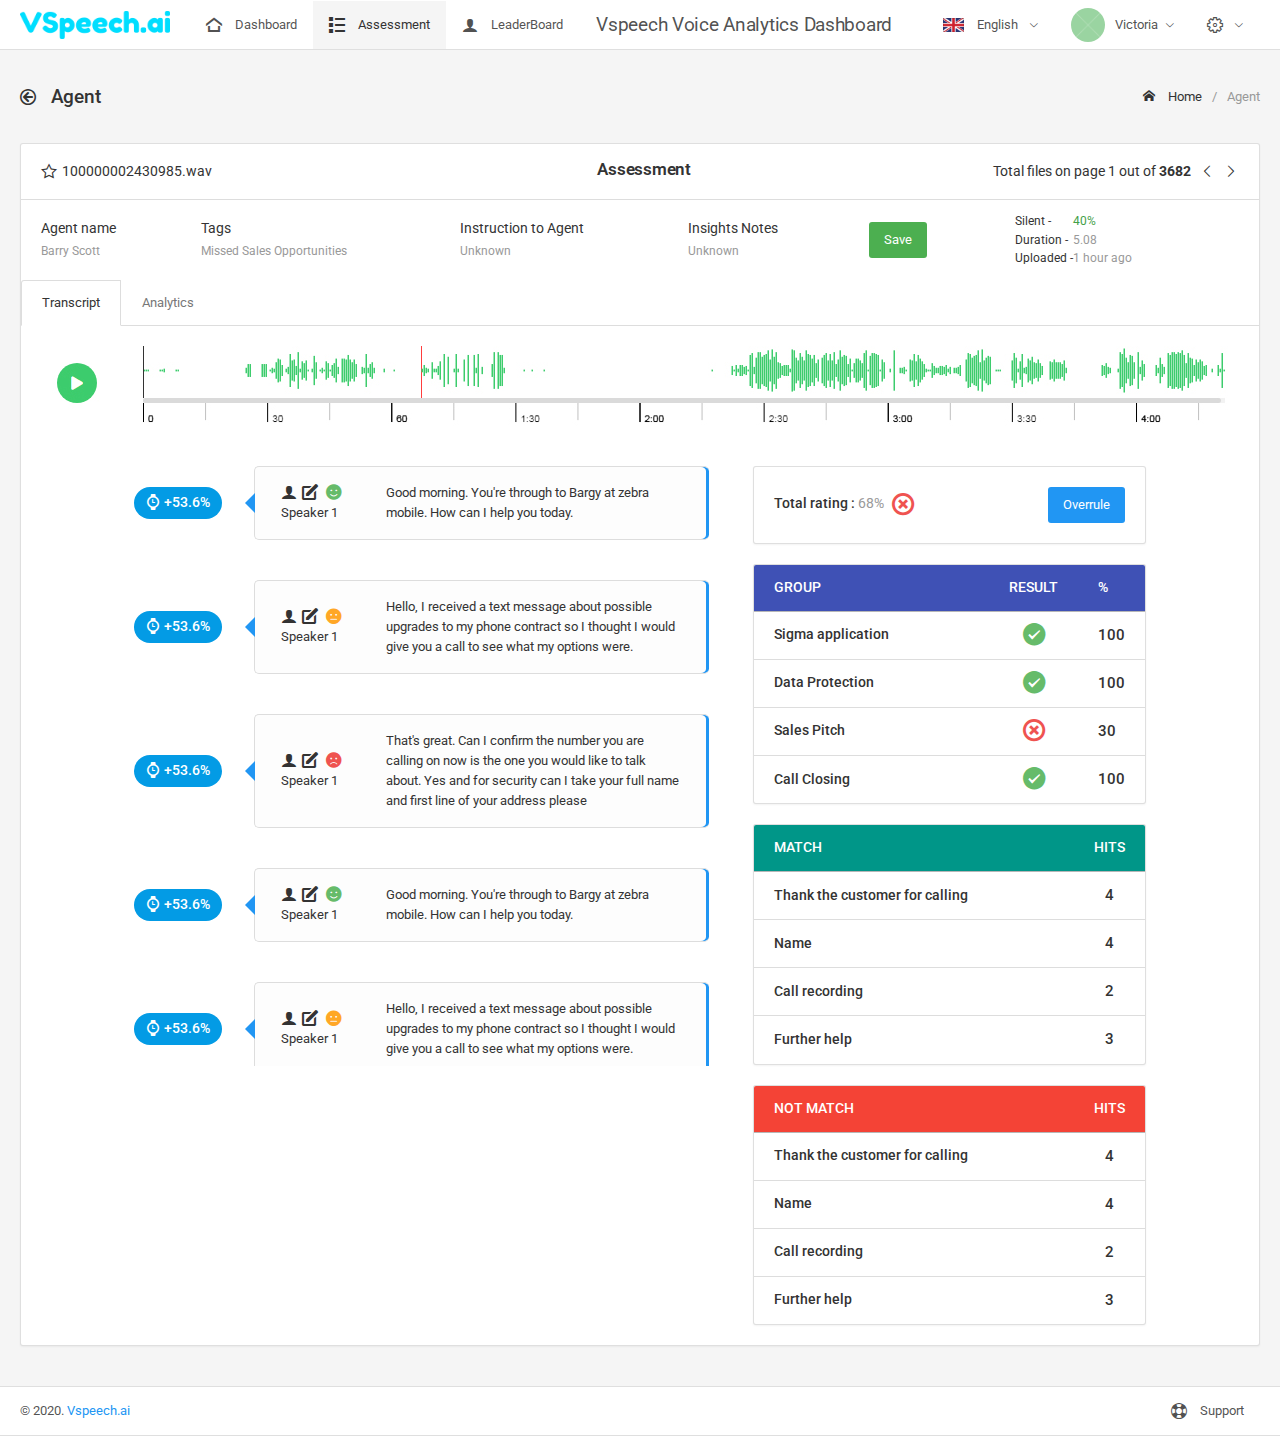
==== agent.html @ ebbf3840 "second" ====
<!DOCTYPE html>
<html lang="en">
  <head>
    <meta charset="utf-8" />
    <meta http-equiv="X-UA-Compatible" content="IE=edge" />
    <meta
      name="viewport"
      content="width=device-width, initial-scale=1, shrink-to-fit=no"
    />
    <title>Vspeech.ai - Dashboard</title>

    <!-- Global stylesheets -->
    <link
      href="https://fonts.googleapis.com/css?family=Roboto:400,300,100,500,700,900"
      rel="stylesheet"
      type="text/css"
    />
    <link
      href="assets/css/icons/icomoon/styles.min.css"
      rel="stylesheet"
      type="text/css"
    />
    <link
      href="assets/css/icons/fontawesome/styles.min.css"
      rel="stylesheet"
      type="text/css"
    />
    <link
      href="assets/css/bootstrap.min.css"
      rel="stylesheet"
      type="text/css"
    />
    <link
      href="assets/css/bootstrap_limitless.min.css"
      rel="stylesheet"
      type="text/css"
    />
    <link href="assets/css/layout.min.css" rel="stylesheet" type="text/css" />
    <link
      href="assets/css/components.min.css"
      rel="stylesheet"
      type="text/css"
    />
    <link href="assets/css/colors.min.css" rel="stylesheet" type="text/css" />
    <link href="assets/css/all-min.css" rel="stylesheet" type="text/css" />
    <!-- /global stylesheets -->

    <!-- Core JS files -->
    <script src="assets/js/main/jquery.min.js"></script>
    <script src="assets/js/main/bootstrap.bundle.min.js"></script>
    <script src="assets/js/plugins/loaders/blockui.min.js"></script>
    <script src="assets/js/plugins/ui/slinky.min.js"></script>
    <!-- /core JS files -->

    <!-- Theme JS files -->
    <script src="assets/js/app.js"></script>
    <!-- /theme JS files -->
  </head>

  <body class="sidebar-xs">
    <!-- Main navbar -->
    <div class="navbar navbar-expand-md navbar-light">
      <div class="navbar-brand wmin-0">
        <a href="index.html" class="d-inline-block">
          <img src="assets/images/logo.png" alt="" />
        </a>
      </div>
      <div class="text-center d-md-none w-100">
        <button
          type="button"
          class="navbar-toggler dropdown-toggle"
          data-toggle="collapse"
          data-target="#navbar-navigation"
        >
          <i class="icon-unfold mr-2"></i>
          Navigation
        </button>
      </div>

      <div class="navbar-collapse collapse" id="navbar-navigation">
        <ul class="navbar-nav tab-hide">
          <li class="nav-item">
            <a href="index.html" class="navbar-nav-link">
              <i class="icon-home4 mr-2"></i>
              Dashboard
            </a>
          </li>

          <li class="nav-item">
            <a href="assessment.html" class="navbar-nav-link active">
              <i class="icon-list mr-2"></i>
              Assessment
            </a>
          </li>

          <li class="nav-item">
            <a href="leaderboard.html" class="navbar-nav-link">
              <i class="icon-user mr-2"></i>
              LeaderBoard
            </a>
          </li>
        </ul>
        <div class="top-center-div tab-hide">
          <h4>Vspeech Voice Analytics Dashboard</h4>
        </div>
        <ul class="navbar-nav ml-md-auto">
          <li class="nav-item dropdown">
            <a
              href="#"
              class="navbar-nav-link dropdown-toggle"
              data-toggle="dropdown"
            >
              <img
                src="assets/images/lang/gb.png"
                class="img-flag mr-2"
                alt=""
              />
              English
            </a>

            <div class="dropdown-menu dropdown-menu-right">
              <a href="#" class="dropdown-item english"
                ><img src="assets/images/lang/gb.png" class="img-flag" alt="" />
                English</a
              >
              <a href="#" class="dropdown-item ukrainian"
                ><img src="assets/images/lang/ua.png" class="img-flag" alt="" />
                Українська</a
              >
              <a href="#" class="dropdown-item deutsch"
                ><img src="assets/images/lang/de.png" class="img-flag" alt="" />
                Deutsch</a
              >
              <a href="#" class="dropdown-item espana"
                ><img src="assets/images/lang/es.png" class="img-flag" alt="" />
                España</a
              >
              <a href="#" class="dropdown-item russian"
                ><img src="assets/images/lang/ru.png" class="img-flag" alt="" />
                Русский</a
              >
            </div>
          </li>

          <li class="nav-item dropdown dropdown-user">
            <a
              href="#"
              class="navbar-nav-link d-flex align-items-center dropdown-toggle"
              data-toggle="dropdown"
            >
              <img
                src="assets/images/placeholders/placeholder.jpg"
                class="rounded-circle mr-2"
                height="34"
                alt=""
              />
              <span>Victoria</span>
            </a>

            <div class="dropdown-menu dropdown-menu-right">
              <a href="#" class="dropdown-item"
                ><i class="icon-user-plus"></i> My profile</a
              >
              <a href="#" class="dropdown-item"
                ><i class="icon-coins"></i> My balance</a
              >
              <a href="#" class="dropdown-item"
                ><i class="icon-comment-discussion"></i> Messages
                <span class="badge badge-pill bg-blue ml-auto">58</span></a
              >
              <div class="dropdown-divider"></div>
              <a href="#" class="dropdown-item"
                ><i class="icon-cog5"></i> Account settings</a
              >
              <a href="#" class="dropdown-item"
                ><i class="icon-switch2"></i> Logout</a
              >
            </div>
          </li>
          <li class="nav-item dropdown">
            <a
              href="#"
              class="navbar-nav-link dropdown-toggle"
              data-toggle="dropdown"
            >
              <i class="icon-cog3"></i>
              <span class="d-md-none ml-2">Settings</span>
            </a>

            <div class="dropdown-menu dropdown-menu-right">
              <span class="dropdown-item">
                <i class="icon-make-group"></i> Navigation</span
              >
              <div class="dropdown-divider"></div>
              <a href="#" class="dropdown-item"> Dashboard </a>
              <a href="#" class="dropdown-item">Assessment </a>
              <a href="#" class="dropdown-item">LeaderBoard</a>
              <div class="dropdown-divider"></div>
              <span class="dropdown-item">
                <i class="icon-stats-bars"></i> Insights</span
              >
              <div class="dropdown-divider"></div>
              <a href="#" class="dropdown-item"> Search </a>
              <a href="#" class="dropdown-item"> Reports </a>
              <div class="dropdown-divider"></div>
              <span class="dropdown-item">
                <i class="icon-people"></i> Engagement Setup</span
              >
              <div class="dropdown-divider"></div>
              <a href="#" class="dropdown-item"> Campaign </a>
              <a href="#" class="dropdown-item"> Groups </a>
              <a href="#" class="dropdown-item"> Keywords </a>
              <a href="#" class="dropdown-item"> Lexicon </a>
              <a href="#" class="dropdown-item"> Redactions </a>
              <a href="#" class="dropdown-item"> Stop Words </a>
              <a href="#" class="dropdown-item"> Sentiment </a>
              <div class="dropdown-divider"></div>
              <span class="dropdown-item">
                <i class="icon-user"></i> Supervisor</span
              >
              <div class="dropdown-divider"></div>
              <a href="#" class="dropdown-item"> Comments</a>
            </div>
          </li>
        </ul>
      </div>
      <div class="tab-show tab-navbar-top">
        <ul class="navbar-nav">
          <li class="nav-item">
            <a href="index.html" class="navbar-nav-link">
              <i class="icon-home4 mr-2"></i>
              Dashboard
            </a>
          </li>

          <li class="nav-item">
            <a href="assessment.html" class="navbar-nav-link active">
              <i class="icon-list mr-2"></i>
              Assessment
            </a>
          </li>

          <li class="nav-item">
            <a href="leaderboard.html" class="navbar-nav-link">
              <i class="icon-user mr-2"></i>
              LeaderBoard
            </a>
          </li>
        </ul>
        <div class="top-center-div">
          <h5>Vspeech Voice Analytics Dashboard</h5>
        </div>
      </div>
    </div>
    <!-- /Main navbar -->

    <!-- Page header -->
    <div class="page-header">
      <div class="page-header-content header-elements-md-inline">
        <div class="page-title d-flex">
          <h4>
            <i class="icon-arrow-left52 mr-2"></i>
            <span class="font-weight-semibold">Agent</span>
          </h4>
          <a href="#" class="header-elements-toggle text-default d-md-none"
            ><i class="icon-more"></i
          ></a>
        </div>

        <div class="header-elements d-none py-0 mb-3 mb-md-0">
          <div class="breadcrumb">
            <a href="index.html" class="breadcrumb-item"
              ><i class="icon-home2 mr-2"></i> Home</a
            >
            <span class="breadcrumb-item active">Agent</span>
          </div>
        </div>
      </div>
    </div>
    <!-- /page header -->

    <!-- Page content -->
    <div class="page-content pt-0">
      <!-- Main content -->
      <div class="content-wrapper">
        <!-- Content area -->
        <div class="content">
          <!-- Dashboard content -->

          <div class="card">
            <div class="table-responsive">
              <table class="table text-nowrap">
                <tbody>
                  <tr>
                    <td colspan="2">
                      <div class="d-flex align-items-center">
                        <i class="icon-star-empty3 mr-1"></i>
                        <span>100000002430985.wav</span>
                      </div>
                    </td>
                    <td colspan="2" class="text-center">
                      <h5 class="file-name">Assessment</h5>
                    </td>
                    <td colspan="2" align="right">
                      Total files on page 1 out of
                      <span class="font-weight-bold mr-1">3682</span>
                      <a href="" class="text-default mr-1">
                        <i class="icon-arrow-left32"></i>
                      </a>
                      <a href="" class="text-default">
                        <i class="icon-arrow-right32"></i>
                      </a>
                    </td>
                  </tr>

                  <tr>
                    <td>
                      <div class="d-flex align-items-center">
                        <div>
                          <div>Agent name</div>
                          <span class="font-size-sm text-muted"
                            >Barry Scott</span
                          >
                        </div>
                      </div>
                    </td>

                    <td>
                      <div>Tags</div>
                      <span class="font-size-sm text-muted"
                        >Missed Sales Opportunities</span
                      >
                    </td>
                    <td>
                      <div>Instruction to Agent</div>
                      <span class="text-muted font-size-sm">Unknown </span>
                    </td>
                    <td>
                      <div>Insights Notes</div>
                      <span class="text-muted font-size-sm">Unknown</span>
                    </td>
                    <td>
                      <button type="button" class="btn btn-primary bg-success">
                        Save
                      </button>
                    </td>
                    <td>
                      <div class="agent-top-right font-size-sm">
                        <div>
                          <div class="col-lg-3">Silent -</div>
                          <div class="col-lg-3 text-success-600">40%</div>
                        </div>
                        <div>
                          <div class="col-lg-3">Duration -</div>
                          <div class="col-lg-3 text-muted font-size-sm">
                            5.08
                          </div>
                        </div>
                        <div>
                          <div class="col-lg-3">Uploaded -</div>
                          <div class="col-lg-3 text-muted font-size-sm">
                            1 hour ago
                          </div>
                        </div>
                      </div>
                    </td>
                  </tr>
                </tbody>
              </table>
            </div>
            <!-- Tabs -->
            <div class="sortable">
              <ul class="nav nav-tabs rounded-top">
                <li class="nav-item">
                  <a
                    href="#transcript-tab"
                    class="nav-link rounded-top rounded-right-0 active"
                    data-toggle="tab"
                  >
                    Transcript
                  </a>
                </li>

                <li class="nav-item">
                  <a href="#analytics-tab" class="nav-link" data-toggle="tab">
                    Analytics
                  </a>
                </li>
              </ul>

              <div class="tab-content">
                <div
                  class="tab-pane fade active show col-md-12"
                  id="transcript-tab"
                >
                  <div class="row">
                    <div class="col-lg-12 text-center mb-4">
                      <img
                        src="assets/images/transcript.jpg"
                        alt="transcript"
                      />
                    </div>
                    <div class="col-lg-1">&nbsp;</div>
                    <div class="col-lg-6">
                      <div
                        class="my-custom-scrollbar my-custom-scrollbar-primary"
                      >
                        <div class="transcript-flexbox">
                          <div
                            class="badge bg-blue-600 badge-pill align-self-center"
                          >
                            <i class="icon-watch2"></i> +53.6%
                          </div>
                          <div class="speaker-box arrow-left">
                            <div class="col-3">
                              <i class="icon-user mr-1"></i
                              ><i class="icon-pencil5 mr-1"></i>
                              <i
                                class="fas fa-smile text-success-400"
                                aria-hidden="true"
                              ></i>
                              <div>Speaker 1</div>
                            </div>
                            <div class="col-9">
                              Good morning. You're through to Bargy at zebra
                              mobile. How can I help you today.
                            </div>
                          </div>
                        </div>
                        <div class="transcript-flexbox">
                          <div
                            class="badge bg-blue-600 badge-pill align-self-center"
                          >
                            <i class="icon-watch2"></i> +53.6%
                          </div>
                          <div class="speaker-box arrow-left">
                            <div class="col-3">
                              <i class="icon-user mr-1"></i
                              ><i class="icon-pencil5 mr-1"></i>
                              <i
                                class="fas fa-meh text-orange-400"
                                aria-hidden="true"
                              ></i>
                              <div>Speaker 1</div>
                            </div>
                            <div class="col-9">
                              Hello, I received a text message about possible
                              upgrades to my phone contract so I thought I would
                              give you a call to see what my options were.
                            </div>
                          </div>
                        </div>
                        <div class="transcript-flexbox">
                          <div
                            class="badge bg-blue-600 badge-pill align-self-center"
                          >
                            <i class="icon-watch2"></i> +53.6%
                          </div>
                          <div class="speaker-box arrow-left">
                            <div class="col-3">
                              <i class="icon-user mr-1"></i
                              ><i class="icon-pencil5 mr-1"></i>
                              <i
                                class="fas fa-frown text-danger-400"
                                aria-hidden="true"
                              ></i>
                              <div>Speaker 1</div>
                            </div>
                            <div class="col-9">
                              That's great. Can I confirm the number you are
                              calling on now is the one you would like to talk
                              about. Yes and for security can I take your full
                              name and first line of your address please
                            </div>
                          </div>
                        </div>
                        <div class="transcript-flexbox">
                          <div
                            class="badge bg-blue-600 badge-pill align-self-center"
                          >
                            <i class="icon-watch2"></i> +53.6%
                          </div>
                          <div class="speaker-box arrow-left">
                            <div class="col-3">
                              <i class="icon-user mr-1"></i
                              ><i class="icon-pencil5 mr-1"></i>
                              <i
                                class="fas fa-smile text-success-400"
                                aria-hidden="true"
                              ></i>
                              <div>Speaker 1</div>
                            </div>
                            <div class="col-9">
                              Good morning. You're through to Bargy at zebra
                              mobile. How can I help you today.
                            </div>
                          </div>
                        </div>
                        <div class="transcript-flexbox">
                          <div
                            class="badge bg-blue-600 badge-pill align-self-center"
                          >
                            <i class="icon-watch2"></i> +53.6%
                          </div>
                          <div class="speaker-box arrow-left">
                            <div class="col-3">
                              <i class="icon-user mr-1"></i
                              ><i class="icon-pencil5 mr-1"></i>
                              <i
                                class="fas fa-meh text-orange-400"
                                aria-hidden="true"
                              ></i>
                              <div>Speaker 1</div>
                            </div>
                            <div class="col-9">
                              Hello, I received a text message about possible
                              upgrades to my phone contract so I thought I would
                              give you a call to see what my options were.
                            </div>
                          </div>
                        </div>
                        <div class="transcript-flexbox">
                          <div
                            class="badge bg-blue-600 badge-pill align-self-center"
                          >
                            <i class="icon-watch2"></i> +53.6%
                          </div>
                          <div class="speaker-box arrow-left">
                            <div class="col-3">
                              <i class="icon-user mr-1"></i
                              ><i class="icon-pencil5 mr-1"></i>
                              <i
                                class="fas fa-frown text-danger-400"
                                aria-hidden="true"
                              ></i>
                              <div>Speaker 1</div>
                            </div>
                            <div class="col-9">
                              That's great. Can I confirm the number you are
                              calling on now is the one you would like to talk
                              about. Yes and for security can I take your full
                              name and first line of your address please
                            </div>
                          </div>
                        </div>
                      </div>
                    </div>

                    <div class="col-lg-4">
                      <div class="card">
                        <div class="card-body">
                          <ul class="media-list">
                            <li class="media">
                              <div class="media-body mr-3 font-size-lg">
                                <span
                                  class="text-default font-weight-semibold letter-icon-title"
                                  >Total rating :</span
                                >
                                <span class="text-muted mr-1"> 68% </span>
                                <i
                                  class="icon-close2 text-danger-400 fa-14x"
                                ></i>
                              </div>
                              <div>
                                <button
                                  type="button"
                                  class="btn btn-primary bg-primary"
                                >
                                  Overrule
                                </button>
                              </div>
                            </li>
                          </ul>
                        </div>
                      </div>
                      <div class="card">
                        <div class="table-responsive">
                          <table class="table text-nowrap">
                            <thead>
                              <tr class="bg-indigo">
                                <th class="w-100">Group</th>
                                <th>Result</th>
                                <th>%</th>
                              </tr>
                            </thead>
                            <tbody>
                              <tr>
                                <td>
                                  <div class="d-flex align-items-center">
                                    <div>
                                      <a
                                        href="#"
                                        class="text-default font-weight-semibold letter-icon-title"
                                        >Sigma application</a
                                      >
                                    </div>
                                  </div>
                                </td>
                                <td class="text-center">
                                  <i
                                    class="icon-checkmark-circle text-success-400 fa-14x"
                                  ></i>
                                </td>
                                <td>
                                  <h6 class="font-weight-semibold mb-0">100</h6>
                                </td>
                              </tr>
                              <tr>
                                <td>
                                  <div class="d-flex align-items-center">
                                    <div>
                                      <a
                                        href="#"
                                        class="text-default font-weight-semibold letter-icon-title"
                                        >Data Protection</a
                                      >
                                    </div>
                                  </div>
                                </td>
                                <td class="text-center">
                                  <i
                                    class="icon-checkmark-circle text-success-400 fa-14x"
                                  ></i>
                                </td>
                                <td>
                                  <h6 class="font-weight-semibold mb-0">100</h6>
                                </td>
                              </tr>
                              <tr>
                                <td>
                                  <div class="d-flex align-items-center">
                                    <div>
                                      <a
                                        href="#"
                                        class="text-default font-weight-semibold letter-icon-title"
                                        >Sales Pitch</a
                                      >
                                    </div>
                                  </div>
                                </td>
                                <td class="text-center">
                                  <i
                                    class="icon-close2 text-danger-400 fa-14x"
                                  ></i>
                                </td>
                                <td>
                                  <h6 class="font-weight-semibold mb-0">30</h6>
                                </td>
                              </tr>
                              <tr>
                                <td>
                                  <div class="d-flex align-items-center">
                                    <div>
                                      <a
                                        href="#"
                                        class="text-default font-weight-semibold letter-icon-title"
                                        >Call Closing</a
                                      >
                                    </div>
                                  </div>
                                </td>
                                <td class="text-center">
                                  <i
                                    class="icon-checkmark-circle text-success-400 fa-14x"
                                  ></i>
                                </td>
                                <td>
                                  <h6 class="font-weight-semibold mb-0">100</h6>
                                </td>
                              </tr>
                            </tbody>
                          </table>
                        </div>
                      </div>
                      <div class="card">
                        <div class="table-responsive">
                          <table class="table text-nowrap">
                            <thead>
                              <tr class="bg-teal">
                                <th class="w-100">Match</th>
                                <th>Hits</th>
                              </tr>
                            </thead>
                            <tbody>
                              <tr>
                                <td>
                                  <div class="d-flex align-items-center">
                                    <div>
                                      <a
                                        href="#"
                                        class="text-default font-weight-semibold letter-icon-title"
                                        >Thank the customer for calling</a
                                      >
                                    </div>
                                  </div>
                                </td>
                                <td class="text-center">
                                  <h6 class="font-weight-semibold mb-0">4</h6>
                                </td>
                              </tr>
                              <tr>
                                <td>
                                  <div class="d-flex align-items-center">
                                    <div>
                                      <a
                                        href="#"
                                        class="text-default font-weight-semibold letter-icon-title"
                                        >Name</a
                                      >
                                    </div>
                                  </div>
                                </td>

                                <td class="text-center">
                                  <h6 class="font-weight-semibold mb-0">4</h6>
                                </td>
                              </tr>
                              <tr>
                                <td>
                                  <div class="d-flex align-items-center">
                                    <div>
                                      <a
                                        href="#"
                                        class="text-default font-weight-semibold letter-icon-title"
                                        >Call recording</a
                                      >
                                    </div>
                                  </div>
                                </td>

                                <td class="text-center">
                                  <h6 class="font-weight-semibold mb-0">2</h6>
                                </td>
                              </tr>
                              <tr>
                                <td>
                                  <div class="d-flex align-items-center">
                                    <div>
                                      <a
                                        href="#"
                                        class="text-default font-weight-semibold letter-icon-title"
                                        >Further help</a
                                      >
                                    </div>
                                  </div>
                                </td>

                                <td class="text-center">
                                  <h6 class="font-weight-semibold mb-0">3</h6>
                                </td>
                              </tr>
                            </tbody>
                          </table>
                        </div>
                      </div>
                      <div class="card">
                        <div class="table-responsive">
                          <table class="table text-nowrap">
                            <thead>
                              <tr class="bg-danger">
                                <th class="w-100">Not Match</th>
                                <th>Hits</th>
                              </tr>
                            </thead>
                            <tbody>
                              <tr>
                                <td>
                                  <div class="d-flex align-items-center">
                                    <div>
                                      <a
                                        href="#"
                                        class="text-default font-weight-semibold letter-icon-title"
                                        >Thank the customer for calling</a
                                      >
                                    </div>
                                  </div>
                                </td>
                                <td class="text-center">
                                  <h6 class="font-weight-semibold mb-0">4</h6>
                                </td>
                              </tr>
                              <tr>
                                <td>
                                  <div class="d-flex align-items-center">
                                    <div>
                                      <a
                                        href="#"
                                        class="text-default font-weight-semibold letter-icon-title"
                                        >Name</a
                                      >
                                    </div>
                                  </div>
                                </td>

                                <td class="text-center">
                                  <h6 class="font-weight-semibold mb-0">4</h6>
                                </td>
                              </tr>
                              <tr>
                                <td>
                                  <div class="d-flex align-items-center">
                                    <div>
                                      <a
                                        href="#"
                                        class="text-default font-weight-semibold letter-icon-title"
                                        >Call recording</a
                                      >
                                    </div>
                                  </div>
                                </td>

                                <td class="text-center">
                                  <h6 class="font-weight-semibold mb-0">2</h6>
                                </td>
                              </tr>
                              <tr>
                                <td>
                                  <div class="d-flex align-items-center">
                                    <div>
                                      <a
                                        href="#"
                                        class="text-default font-weight-semibold letter-icon-title"
                                        >Further help</a
                                      >
                                    </div>
                                  </div>
                                </td>

                                <td class="text-center">
                                  <h6 class="font-weight-semibold mb-0">3</h6>
                                </td>
                              </tr>
                            </tbody>
                          </table>
                        </div>
                      </div>
                    </div>
                    <div class="col-lg-1">&nbsp;</div>
                  </div>
                </div>

                <div class="tab-pane fade" id="analytics-tab">
                  <div class="col-lg-12">
                    <div class="card-header header-elements-inline">
                      <h5 class="card-title">Text</h5>
                      <div class="header-elements">
                        <div class="list-icons">
                          <a class="list-icons-item" data-action="copy">
                            <i class="icon-copy"></i>
                          </a>
                        </div>
                      </div>
                    </div>
                    <div class="dropdown-divider"></div>
                    <div class="card-body">
                      <p class="mb-3">
                        Lorem Ipsum is simply dummy text of the printing and
                        typesetting industry. Lorem Ipsum has been the
                        industry's standard dummy text ever since the 1500s,
                        when an unknown printer took a galley of type and
                        scrambled it to make a type specimen book. It has
                        survived not only five centuries, but also the leap into
                        electronic typesetting, remaining essentially unchanged.
                        It was popularised in the 1960s with the release of
                        Letraset sheets containing Lorem Ipsum passages, and
                        more recently with desktop publishing software like
                        Aldus PageMaker including versions of Lorem Ipsum. Lorem
                        Ipsum is simply dummy text of the printing and
                        typesetting industry. Lorem Ipsum has been the
                        industry's standard dummy text ever since the 1500s,
                        when an unknown printer took a galley of type and
                        scrambled it to make a type specimen book. It has
                        survived not only five centuries, but also the leap into
                        electronic typesetting, remaining essentially unchanged.
                        It was popularised in the 1960s with the release of
                        Letraset sheets containing Lorem Ipsum passages, and
                        more recently with desktop publishing software like
                        Aldus PageMaker including versions of Lorem Ipsum.
                      </p>
                    </div>
                  </div>
                  <div class="col-lg-12">
                    <div class="row">
                      <div class="col-lg-6">
                        <div class="card">
                          <div class="bg-indigo padding-1">
                            <h5 class="analytics-title">
                              Keywords and Phrases
                            </h5>
                          </div>
                          <div class="card-body">
                            <ul class="keywords-ul">
                              <li>admit <i class="icon-cross"></i></li>
                              <li>angry <i class="icon-cross"></i></li>
                              <li>bad <i class="icon-cross"></i></li>
                              <li>beg <i class="icon-cross"></i></li>
                              <li>incoming <i class="icon-cross"></i></li>
                              <li>outgoing <i class="icon-cross"></i></li>
                              <li>outgoing <i class="icon-cross"></i></li>
                              <li>outgoing <i class="icon-cross"></i></li>
                              <li>admit <i class="icon-cross"></i></li>
                              <li>angry <i class="icon-cross"></i></li>
                              <li>bad <i class="icon-cross"></i></li>
                              <li>beg <i class="icon-cross"></i></li>
                            </ul>
                          </div>
                        </div>
                      </div>
                      <div class="col-lg-6">
                        <div class="card">
                          <div class="table-responsive">
                            <table class="table text-nowrap">
                              <thead>
                                <tr class="bg-teal">
                                  <th class="w-100">Compliance</th>
                                </tr>
                              </thead>
                              <tbody>
                                <tr>
                                  <td>
                                    <div class="d-flex align-items-center">
                                      <div>
                                        <i
                                          class="icon-checkmark3 text-success-400 mr-1"
                                        ></i>
                                        <span
                                          class="text-default font-weight-semibold"
                                          >Thank the customer for calling</span
                                        >
                                      </div>
                                    </div>
                                  </td>
                                </tr>
                                <tr>
                                  <td>
                                    <div class="d-flex align-items-center">
                                      <div>
                                        <i
                                          class="icon-cross2 text-danger-400 mr-1"
                                        ></i>
                                        <span
                                          class="text-default font-weight-semibold"
                                          >Name</span
                                        >
                                      </div>
                                    </div>
                                  </td>
                                </tr>
                                <tr>
                                  <td>
                                    <div class="d-flex align-items-center">
                                      <div>
                                        <i
                                          class="icon-cross2 text-danger-400 mr-1"
                                        ></i>
                                        <span
                                          class="text-default font-weight-semibold"
                                          >Call recording</span
                                        >
                                      </div>
                                    </div>
                                  </td>
                                </tr>
                                <tr>
                                  <td>
                                    <div class="d-flex align-items-center">
                                      <div>
                                        <i
                                          class="icon-checkmark3 text-success-400 mr-1"
                                        ></i>
                                        <span
                                          class="text-default font-weight-semibold"
                                          >Further help</span
                                        >
                                      </div>
                                    </div>
                                  </td>
                                </tr>
                              </tbody>
                            </table>
                          </div>
                        </div>
                      </div>
                    </div>
                  </div>
                </div>
              </div>
            </div>
          </div>

          <!-- /dashboard content -->
        </div>
        <!-- /content area -->
      </div>
      <!-- /main content -->
    </div>
    <!-- /page content -->

    <!-- Footer -->
    <div class="navbar navbar-expand-lg navbar-light">
      <div class="text-center d-lg-none w-100">
        <button
          type="button"
          class="navbar-toggler dropdown-toggle"
          data-toggle="collapse"
          data-target="#navbar-footer"
        >
          <i class="icon-unfold mr-2"></i>
          Footer
        </button>
      </div>

      <div class="navbar-collapse collapse" id="navbar-footer">
        <span class="navbar-text">
          &copy; 2020. <a href="https://vspeech.ai/">Vspeech.ai</a>
        </span>

        <ul class="navbar-nav ml-lg-auto">
          <li class="nav-item">
            <a href="#" class="navbar-nav-link" target="_blank"
              ><i class="icon-lifebuoy mr-2"></i> Support</a
            >
          </li>
        </ul>
      </div>
    </div>
    <!-- /footer -->

    <!-- Comment Modal -->
    <div
      class="modal fade"
      id="exampleModal"
      tabindex="-1"
      role="dialog"
      aria-labelledby="exampleModalLabel"
      aria-hidden="true"
    >
      <div class="modal-dialog" role="document">
        <div class="modal-content">
          <div class="modal-header">
            <h5 class="modal-title" id="exampleModalLabel">New message</h5>
            <button
              type="button"
              class="close"
              data-dismiss="modal"
              aria-label="Close"
            >
              <span aria-hidden="true">&times;</span>
            </button>
          </div>
          <div class="modal-body">
            <form>
              <div class="form-group">
                <label for="message-text" class="col-form-label"
                  >Comments:</label
                >
                <textarea
                  rows="3"
                  cols="3"
                  class="form-control"
                  placeholder="Comments"
                  id="message-text"
                ></textarea>
              </div>
            </form>
          </div>
          <div class="modal-footer">
            <button
              type="button"
              class="btn btn-secondary"
              data-dismiss="modal"
            >
              Close
            </button>
            <button type="button" class="btn btn-primary">Send message</button>
          </div>
        </div>
      </div>
    </div>
    <!-- /Comment Modal -->
  </body>
</html>
---- assets/css/icons/icomoon/styles.min.css ----
@font-face{font-family:icomoon;src:url(fonts/icomoon.eot?3p0rtw);src:url(fonts/icomoon.eot?#iefix3p0rtw) format("embedded-opentype"),url(fonts/icomoon.woff?3p0rtw) format("woff"),url(fonts/icomoon.ttf?3p0rtw) format("truetype"),url(fonts/icomoon.svg?3p0rtw#icomoon) format("svg");font-weight:400;font-style:normal}[class*=" icon-"],[class^=icon-]{font-family:icomoon!important;speak:none;font-style:normal;font-weight:400;font-variant:normal;text-transform:none;line-height:1;min-width:1em;display:inline-block;text-align:center;font-size:1rem;vertical-align:middle;position:relative;top:-1px;-webkit-font-smoothing:antialiased;-moz-osx-font-smoothing:grayscale}.icon-1x{font-size:1rem}.icon-2x{font-size:2rem}.icon-3x{font-size:3rem}.icon-4x{font-size:4rem}.icon-5x{font-size:5rem}.icon-rotate-90{-webkit-transform:rotate(90deg);transform:rotate(90deg)}.icon-rotate-180{-webkit-transform:rotate(180deg);transform:rotate(180deg)}.icon-rotate-270{-webkit-transform:rotate(270deg);transform:rotate(270deg)}.icon-flip-horizontal{-webkit-transform:scale(-1,1);transform:scale(-1,1)}.icon-flip-vertical{-webkit-transform:scale(1,-1);transform:scale(1,-1)}.icon-flip-horizontal.icon-flip-vertical{-webkit-transform:scale(-1,-1);transform:scale(-1,-1)}.icon-home:before{content:"\e900"}.icon-home2:before{content:"\e901"}.icon-home5:before{content:"\e904"}.icon-home7:before{content:"\e906"}.icon-home8:before{content:"\e907"}.icon-home9:before{content:"\e908"}.icon-office:before{content:"\e909"}.icon-city:before{content:"\e90a"}.icon-newspaper:before{content:"\e90b"}.icon-magazine:before{content:"\e90c"}.icon-design:before{content:"\e90d"}.icon-pencil:before{content:"\e90e"}.icon-pencil3:before{content:"\e910"}.icon-pencil4:before{content:"\e911"}.icon-pencil5:before{content:"\e912"}.icon-pencil6:before{content:"\e913"}.icon-pencil7:before{content:"\e914"}.icon-eraser:before{content:"\e915"}.icon-eraser2:before{content:"\e916"}.icon-eraser3:before{content:"\e917"}.icon-quill2:before{content:"\e919"}.icon-quill4:before{content:"\e91b"}.icon-pen:before{content:"\e91c"}.icon-pen-plus:before{content:"\e91d"}.icon-pen-minus:before{content:"\e91e"}.icon-pen2:before{content:"\e91f"}.icon-blog:before{content:"\e925"}.icon-pen6:before{content:"\e927"}.icon-brush:before{content:"\e928"}.icon-spray:before{content:"\e929"}.icon-color-sampler:before{content:"\e92c"}.icon-toggle:before{content:"\e92d"}.icon-bucket:before{content:"\e92e"}.icon-gradient:before{content:"\e930"}.icon-eyedropper:before{content:"\e931"}.icon-eyedropper2:before{content:"\e932"}.icon-eyedropper3:before{content:"\e933"}.icon-droplet:before{content:"\e934"}.icon-droplet2:before{content:"\e935"}.icon-color-clear:before{content:"\e937"}.icon-paint-format:before{content:"\e938"}.icon-stamp:before{content:"\e939"}.icon-image2:before{content:"\e93c"}.icon-image-compare:before{content:"\e93d"}.icon-images2:before{content:"\e93e"}.icon-image3:before{content:"\e93f"}.icon-images3:before{content:"\e940"}.icon-image4:before{content:"\e941"}.icon-image5:before{content:"\e942"}.icon-camera:before{content:"\e944"}.icon-shutter:before{content:"\e947"}.icon-headphones:before{content:"\e948"}.icon-headset:before{content:"\e949"}.icon-music:before{content:"\e94a"}.icon-album:before{content:"\e950"}.icon-tape:before{content:"\e952"}.icon-piano:before{content:"\e953"}.icon-speakers:before{content:"\e956"}.icon-play:before{content:"\e957"}.icon-clapboard-play:before{content:"\e959"}.icon-clapboard:before{content:"\e95a"}.icon-media:before{content:"\e95b"}.icon-presentation:before{content:"\e95c"}.icon-movie:before{content:"\e95d"}.icon-film:before{content:"\e95e"}.icon-film2:before{content:"\e95f"}.icon-film3:before{content:"\e960"}.icon-film4:before{content:"\e961"}.icon-video-camera:before{content:"\e962"}.icon-video-camera2:before{content:"\e963"}.icon-video-camera-slash:before{content:"\e964"}.icon-video-camera3:before{content:"\e965"}.icon-dice:before{content:"\e96a"}.icon-chess-king:before{content:"\e972"}.icon-chess-queen:before{content:"\e973"}.icon-chess:before{content:"\e978"}.icon-megaphone:before{content:"\e97a"}.icon-new:before{content:"\e97b"}.icon-connection:before{content:"\e97c"}.icon-station:before{content:"\e981"}.icon-satellite-dish2:before{content:"\e98a"}.icon-feed:before{content:"\e9b3"}.icon-mic2:before{content:"\e9ce"}.icon-mic-off2:before{content:"\e9e0"}.icon-book:before{content:"\e9e1"}.icon-book2:before{content:"\e9e9"}.icon-book-play:before{content:"\e9fd"}.icon-book3:before{content:"\ea01"}.icon-bookmark:before{content:"\ea02"}.icon-books:before{content:"\ea03"}.icon-archive:before{content:"\ea04"}.icon-reading:before{content:"\ea05"}.icon-library2:before{content:"\ea06"}.icon-graduation2:before{content:"\ea07"}.icon-file-text:before{content:"\ea08"}.icon-profile:before{content:"\ea09"}.icon-file-empty:before{content:"\ea0a"}.icon-file-empty2:before{content:"\ea0b"}.icon-files-empty:before{content:"\ea0c"}.icon-files-empty2:before{content:"\ea0d"}.icon-file-plus:before{content:"\ea0e"}.icon-file-plus2:before{content:"\ea0f"}.icon-file-minus:before{content:"\ea10"}.icon-file-minus2:before{content:"\ea11"}.icon-file-download:before{content:"\ea12"}.icon-file-download2:before{content:"\ea13"}.icon-file-upload:before{content:"\ea14"}.icon-file-upload2:before{content:"\ea15"}.icon-file-check:before{content:"\ea16"}.icon-file-check2:before{content:"\ea17"}.icon-file-eye:before{content:"\ea18"}.icon-file-eye2:before{content:"\ea19"}.icon-file-text2:before{content:"\ea1a"}.icon-file-text3:before{content:"\ea1b"}.icon-file-picture:before{content:"\ea1c"}.icon-file-picture2:before{content:"\ea1d"}.icon-file-music:before{content:"\ea1e"}.icon-file-music2:before{content:"\ea1f"}.icon-file-play:before{content:"\ea20"}.icon-file-play2:before{content:"\ea21"}.icon-file-video:before{content:"\ea22"}.icon-file-video2:before{content:"\ea23"}.icon-copy:before{content:"\ea24"}.icon-copy2:before{content:"\ea25"}.icon-file-zip:before{content:"\ea26"}.icon-file-zip2:before{content:"\ea27"}.icon-file-xml:before{content:"\ea28"}.icon-file-xml2:before{content:"\ea29"}.icon-file-css:before{content:"\ea2a"}.icon-file-css2:before{content:"\ea2b"}.icon-file-presentation:before{content:"\ea2c"}.icon-file-presentation2:before{content:"\ea2d"}.icon-file-stats:before{content:"\ea2e"}.icon-file-stats2:before{content:"\ea2f"}.icon-file-locked:before{content:"\ea30"}.icon-file-locked2:before{content:"\ea31"}.icon-file-spreadsheet:before{content:"\ea32"}.icon-file-spreadsheet2:before{content:"\ea33"}.icon-copy3:before{content:"\ea34"}.icon-copy4:before{content:"\ea35"}.icon-paste:before{content:"\ea36"}.icon-paste2:before{content:"\ea37"}.icon-paste3:before{content:"\ea38"}.icon-paste4:before{content:"\ea39"}.icon-stack:before{content:"\ea3a"}.icon-stack2:before{content:"\ea3b"}.icon-stack3:before{content:"\ea3c"}.icon-folder:before{content:"\ea3d"}.icon-folder-search:before{content:"\ea3e"}.icon-folder-download:before{content:"\ea3f"}.icon-folder-upload:before{content:"\ea40"}.icon-folder-plus:before{content:"\ea41"}.icon-folder-plus2:before{content:"\ea42"}.icon-folder-minus:before{content:"\ea43"}.icon-folder-minus2:before{content:"\ea44"}.icon-folder-check:before{content:"\ea45"}.icon-folder-heart:before{content:"\ea46"}.icon-folder-remove:before{content:"\ea47"}.icon-folder2:before{content:"\ea48"}.icon-folder-open:before{content:"\ea49"}.icon-folder3:before{content:"\ea4a"}.icon-folder4:before{content:"\ea4b"}.icon-folder-plus3:before{content:"\ea4c"}.icon-folder-minus3:before{content:"\ea4d"}.icon-folder-plus4:before{content:"\ea4e"}.icon-folder-minus4:before{content:"\ea4f"}.icon-folder-download2:before{content:"\ea50"}.icon-folder-upload2:before{content:"\ea51"}.icon-folder-download3:before{content:"\ea52"}.icon-folder-upload3:before{content:"\ea53"}.icon-folder5:before{content:"\ea54"}.icon-folder-open2:before{content:"\ea55"}.icon-folder6:before{content:"\ea56"}.icon-folder-open3:before{content:"\ea57"}.icon-certificate:before{content:"\ea58"}.icon-cc:before{content:"\ea59"}.icon-price-tag:before{content:"\ea5a"}.icon-price-tag2:before{content:"\ea5b"}.icon-price-tags:before{content:"\ea5c"}.icon-price-tag3:before{content:"\ea5d"}.icon-price-tags2:before{content:"\ea5e"}.icon-barcode2:before{content:"\ea5f"}.icon-qrcode:before{content:"\ea60"}.icon-ticket:before{content:"\ea61"}.icon-theater:before{content:"\ea62"}.icon-store:before{content:"\ea63"}.icon-store2:before{content:"\ea64"}.icon-cart:before{content:"\ea65"}.icon-cart2:before{content:"\ea66"}.icon-cart4:before{content:"\ea67"}.icon-cart5:before{content:"\ea68"}.icon-cart-add:before{content:"\ea69"}.icon-cart-add2:before{content:"\ea6a"}.icon-cart-remove:before{content:"\ea6b"}.icon-basket:before{content:"\ea6c"}.icon-bag:before{content:"\ea6d"}.icon-percent:before{content:"\ea6f"}.icon-coins:before{content:"\ea70"}.icon-coin-dollar:before{content:"\ea71"}.icon-coin-euro:before{content:"\ea72"}.icon-coin-pound:before{content:"\ea73"}.icon-coin-yen:before{content:"\ea74"}.icon-piggy-bank:before{content:"\ea75"}.icon-wallet:before{content:"\ea76"}.icon-cash:before{content:"\ea77"}.icon-cash2:before{content:"\ea78"}.icon-cash3:before{content:"\ea79"}.icon-cash4:before{content:"\ea7a"}.icon-credit-card:before{content:"\ea6e"}.icon-credit-card2:before{content:"\ea7b"}.icon-calculator4:before{content:"\ea7c"}.icon-calculator2:before{content:"\ea7d"}.icon-calculator3:before{content:"\ea7e"}.icon-chip:before{content:"\ea7f"}.icon-lifebuoy:before{content:"\ea80"}.icon-phone:before{content:"\ea81"}.icon-phone2:before{content:"\ea82"}.icon-phone-slash:before{content:"\ea83"}.icon-phone-wave:before{content:"\ea84"}.icon-phone-plus:before{content:"\ea85"}.icon-phone-minus:before{content:"\ea86"}.icon-phone-plus2:before{content:"\ea87"}.icon-phone-minus2:before{content:"\ea88"}.icon-phone-incoming:before{content:"\ea89"}.icon-phone-outgoing:before{content:"\ea8a"}.icon-phone-hang-up:before{content:"\ea8e"}.icon-address-book:before{content:"\ea90"}.icon-address-book2:before{content:"\ea91"}.icon-address-book3:before{content:"\ea92"}.icon-notebook:before{content:"\ea93"}.icon-envelop:before{content:"\ea94"}.icon-envelop2:before{content:"\ea95"}.icon-envelop3:before{content:"\ea96"}.icon-envelop4:before{content:"\ea97"}.icon-envelop5:before{content:"\ea98"}.icon-mailbox:before{content:"\ea99"}.icon-pushpin:before{content:"\ea9a"}.icon-location3:before{content:"\ea9d"}.icon-location4:before{content:"\ea9e"}.icon-compass4:before{content:"\ea9f"}.icon-map:before{content:"\eaa0"}.icon-map4:before{content:"\eaa1"}.icon-map5:before{content:"\eaa2"}.icon-direction:before{content:"\eaa3"}.icon-reset:before{content:"\eaa4"}.icon-history:before{content:"\eaa5"}.icon-watch:before{content:"\eaa6"}.icon-watch2:before{content:"\eaa7"}.icon-alarm:before{content:"\eaa8"}.icon-alarm-add:before{content:"\eaa9"}.icon-alarm-check:before{content:"\eaaa"}.icon-alarm-cancel:before{content:"\eaab"}.icon-bell2:before{content:"\eaac"}.icon-bell3:before{content:"\eaad"}.icon-bell-plus:before{content:"\eaae"}.icon-bell-minus:before{content:"\eaaf"}.icon-bell-check:before{content:"\eab0"}.icon-bell-cross:before{content:"\eab1"}.icon-calendar:before{content:"\eab2"}.icon-calendar2:before{content:"\eab3"}.icon-calendar3:before{content:"\eab4"}.icon-calendar52:before{content:"\eab6"}.icon-printer:before{content:"\eab7"}.icon-printer2:before{content:"\eab8"}.icon-printer4:before{content:"\eab9"}.icon-shredder:before{content:"\eaba"}.icon-mouse:before{content:"\eabb"}.icon-mouse-left:before{content:"\eabc"}.icon-mouse-right:before{content:"\eabd"}.icon-keyboard:before{content:"\eabe"}.icon-typewriter:before{content:"\eabf"}.icon-display:before{content:"\eac0"}.icon-display4:before{content:"\eac1"}.icon-laptop:before{content:"\eac2"}.icon-mobile:before{content:"\eac3"}.icon-mobile2:before{content:"\eac4"}.icon-tablet:before{content:"\eac5"}.icon-mobile3:before{content:"\eac6"}.icon-tv:before{content:"\eac7"}.icon-radio:before{content:"\eac8"}.icon-cabinet:before{content:"\eac9"}.icon-drawer:before{content:"\eaca"}.icon-drawer2:before{content:"\eacb"}.icon-drawer-out:before{content:"\eacc"}.icon-drawer-in:before{content:"\eacd"}.icon-drawer3:before{content:"\eace"}.icon-box:before{content:"\eacf"}.icon-box-add:before{content:"\ead0"}.icon-box-remove:before{content:"\ead1"}.icon-download:before{content:"\ead2"}.icon-upload:before{content:"\ead3"}.icon-floppy-disk:before{content:"\ead4"}.icon-floppy-disks:before{content:"\ead5"}.icon-usb-stick:before{content:"\ead6"}.icon-drive:before{content:"\ead7"}.icon-server:before{content:"\ead8"}.icon-database:before{content:"\ead9"}.icon-database2:before{content:"\eada"}.icon-database4:before{content:"\eadb"}.icon-database-menu:before{content:"\eadc"}.icon-database-add:before{content:"\eadd"}.icon-database-remove:before{content:"\eade"}.icon-database-insert:before{content:"\eadf"}.icon-database-export:before{content:"\eae0"}.icon-database-upload:before{content:"\eae1"}.icon-database-refresh:before{content:"\eae2"}.icon-database-diff:before{content:"\eae3"}.icon-database-edit2:before{content:"\eae5"}.icon-database-check:before{content:"\eae6"}.icon-database-arrow:before{content:"\eae7"}.icon-database-time2:before{content:"\eae9"}.icon-undo:before{content:"\eaea"}.icon-redo:before{content:"\eaeb"}.icon-rotate-ccw:before{content:"\eaec"}.icon-rotate-cw:before{content:"\eaed"}.icon-rotate-ccw2:before{content:"\eaee"}.icon-rotate-cw2:before{content:"\eaef"}.icon-rotate-ccw3:before{content:"\eaf0"}.icon-rotate-cw3:before{content:"\eaf1"}.icon-flip-vertical2:before{content:"\eaf2"}.icon-flip-horizontal2:before{content:"\eaf3"}.icon-flip-vertical3:before{content:"\eaf4"}.icon-flip-vertical4:before{content:"\eaf5"}.icon-angle:before{content:"\eaf6"}.icon-shear:before{content:"\eaf7"}.icon-align-left:before{content:"\eafc"}.icon-align-center-horizontal:before{content:"\eafd"}.icon-align-right:before{content:"\eafe"}.icon-align-top:before{content:"\eaff"}.icon-align-center-vertical:before{content:"\eb00"}.icon-align-bottom:before{content:"\eb01"}.icon-undo2:before{content:"\eb02"}.icon-redo2:before{content:"\eb03"}.icon-forward:before{content:"\eb04"}.icon-reply:before{content:"\eb05"}.icon-reply-all:before{content:"\eb06"}.icon-bubble:before{content:"\eb07"}.icon-bubbles:before{content:"\eb08"}.icon-bubbles2:before{content:"\eb09"}.icon-bubble2:before{content:"\eb0a"}.icon-bubbles3:before{content:"\eb0b"}.icon-bubbles4:before{content:"\eb0c"}.icon-bubble-notification:before{content:"\eb0d"}.icon-bubbles5:before{content:"\eb0e"}.icon-bubbles6:before{content:"\eb0f"}.icon-bubble6:before{content:"\eb10"}.icon-bubbles7:before{content:"\eb11"}.icon-bubble7:before{content:"\eb12"}.icon-bubbles8:before{content:"\eb13"}.icon-bubble8:before{content:"\eb14"}.icon-bubble-dots3:before{content:"\eb15"}.icon-bubble-lines3:before{content:"\eb16"}.icon-bubble9:before{content:"\eb17"}.icon-bubble-dots4:before{content:"\eb18"}.icon-bubble-lines4:before{content:"\eb19"}.icon-bubbles9:before{content:"\eb1a"}.icon-bubbles10:before{content:"\eb1b"}.icon-user:before{content:"\eb33"}.icon-users:before{content:"\eb34"}.icon-user-plus:before{content:"\eb35"}.icon-user-minus:before{content:"\eb36"}.icon-user-cancel:before{content:"\eb37"}.icon-user-block:before{content:"\eb38"}.icon-user-lock:before{content:"\eb39"}.icon-user-check:before{content:"\eb3a"}.icon-users2:before{content:"\eb3b"}.icon-users4:before{content:"\eb44"}.icon-user-tie:before{content:"\eb45"}.icon-collaboration:before{content:"\eb46"}.icon-vcard:before{content:"\eb47"}.icon-hat:before{content:"\ebb8"}.icon-bowtie:before{content:"\ebb9"}.icon-quotes-left:before{content:"\eb49"}.icon-quotes-right:before{content:"\eb4a"}.icon-quotes-left2:before{content:"\eb4b"}.icon-quotes-right2:before{content:"\eb4c"}.icon-hour-glass:before{content:"\eb4d"}.icon-hour-glass2:before{content:"\eb4e"}.icon-hour-glass3:before{content:"\eb4f"}.icon-spinner:before{content:"\eb50"}.icon-spinner2:before{content:"\eb51"}.icon-spinner3:before{content:"\eb52"}.icon-spinner4:before{content:"\eb53"}.icon-spinner6:before{content:"\eb54"}.icon-spinner9:before{content:"\eb55"}.icon-spinner10:before{content:"\eb56"}.icon-spinner11:before{content:"\eb57"}.icon-microscope:before{content:"\eb58"}.icon-enlarge:before{content:"\eb59"}.icon-shrink:before{content:"\eb5a"}.icon-enlarge3:before{content:"\eb5b"}.icon-shrink3:before{content:"\eb5c"}.icon-enlarge5:before{content:"\eb5d"}.icon-shrink5:before{content:"\eb5e"}.icon-enlarge6:before{content:"\eb5f"}.icon-shrink6:before{content:"\eb60"}.icon-enlarge7:before{content:"\eb61"}.icon-shrink7:before{content:"\eb62"}.icon-key:before{content:"\eb63"}.icon-lock:before{content:"\eb65"}.icon-lock2:before{content:"\eb66"}.icon-lock4:before{content:"\eb67"}.icon-unlocked:before{content:"\eb68"}.icon-lock5:before{content:"\eb69"}.icon-unlocked2:before{content:"\eb6a"}.icon-safe:before{content:"\eb6b"}.icon-wrench:before{content:"\eb6c"}.icon-wrench2:before{content:"\eb6d"}.icon-wrench3:before{content:"\eb6e"}.icon-equalizer:before{content:"\eb6f"}.icon-equalizer2:before{content:"\eb70"}.icon-equalizer3:before{content:"\eb71"}.icon-equalizer4:before{content:"\eb72"}.icon-cog:before{content:"\eb73"}.icon-cogs:before{content:"\eb74"}.icon-cog2:before{content:"\eb75"}.icon-cog3:before{content:"\eb76"}.icon-cog4:before{content:"\eb77"}.icon-cog52:before{content:"\eb78"}.icon-cog6:before{content:"\eb79"}.icon-cog7:before{content:"\eb7a"}.icon-hammer:before{content:"\eb7c"}.icon-hammer-wrench:before{content:"\eb7d"}.icon-magic-wand:before{content:"\eb7e"}.icon-magic-wand2:before{content:"\eb7f"}.icon-pulse2:before{content:"\eb80"}.icon-aid-kit:before{content:"\eb81"}.icon-bug2:before{content:"\eb83"}.icon-construction:before{content:"\eb85"}.icon-traffic-cone:before{content:"\eb86"}.icon-traffic-lights:before{content:"\eb87"}.icon-pie-chart:before{content:"\eb88"}.icon-pie-chart2:before{content:"\eb89"}.icon-pie-chart3:before{content:"\eb8a"}.icon-pie-chart4:before{content:"\eb8b"}.icon-pie-chart5:before{content:"\eb8c"}.icon-pie-chart6:before{content:"\eb8d"}.icon-pie-chart7:before{content:"\eb8e"}.icon-stats-dots:before{content:"\eb8f"}.icon-stats-bars:before{content:"\eb90"}.icon-pie-chart8:before{content:"\eb91"}.icon-stats-bars2:before{content:"\eb92"}.icon-stats-bars3:before{content:"\eb93"}.icon-stats-bars4:before{content:"\eb94"}.icon-chart:before{content:"\eb97"}.icon-stats-growth:before{content:"\eb98"}.icon-stats-decline:before{content:"\eb99"}.icon-stats-growth2:before{content:"\eb9a"}.icon-stats-decline2:before{content:"\eb9b"}.icon-stairs-up:before{content:"\eb9c"}.icon-stairs-down:before{content:"\eb9d"}.icon-stairs:before{content:"\eb9e"}.icon-ladder:before{content:"\eba0"}.icon-rating:before{content:"\eba1"}.icon-rating2:before{content:"\eba2"}.icon-rating3:before{content:"\eba3"}.icon-podium:before{content:"\eba5"}.icon-stars:before{content:"\eba6"}.icon-medal-star:before{content:"\eba7"}.icon-medal:before{content:"\eba8"}.icon-medal2:before{content:"\eba9"}.icon-medal-first:before{content:"\ebaa"}.icon-medal-second:before{content:"\ebab"}.icon-medal-third:before{content:"\ebac"}.icon-crown:before{content:"\ebad"}.icon-trophy2:before{content:"\ebaf"}.icon-trophy3:before{content:"\ebb0"}.icon-diamond:before{content:"\ebb1"}.icon-trophy4:before{content:"\ebb2"}.icon-gift:before{content:"\ebb3"}.icon-pipe:before{content:"\ebb6"}.icon-mustache:before{content:"\ebb7"}.icon-cup2:before{content:"\ebc6"}.icon-coffee:before{content:"\ebc8"}.icon-paw:before{content:"\ebd5"}.icon-footprint:before{content:"\ebd6"}.icon-rocket:before{content:"\ebda"}.icon-meter2:before{content:"\ebdc"}.icon-meter-slow:before{content:"\ebdd"}.icon-meter-fast:before{content:"\ebdf"}.icon-hammer2:before{content:"\ebe1"}.icon-balance:before{content:"\ebe2"}.icon-fire:before{content:"\ebe5"}.icon-fire2:before{content:"\ebe6"}.icon-lab:before{content:"\ebe7"}.icon-atom:before{content:"\ebe8"}.icon-atom2:before{content:"\ebe9"}.icon-bin:before{content:"\ebfa"}.icon-bin2:before{content:"\ebfb"}.icon-briefcase:before{content:"\ebff"}.icon-briefcase3:before{content:"\ec01"}.icon-airplane2:before{content:"\ec03"}.icon-airplane3:before{content:"\ec04"}.icon-airplane4:before{content:"\ec05"}.icon-paperplane:before{content:"\ec06"}.icon-car:before{content:"\ec07"}.icon-steering-wheel:before{content:"\ec08"}.icon-car2:before{content:"\ec09"}.icon-gas:before{content:"\ec0a"}.icon-bus:before{content:"\ec0b"}.icon-truck:before{content:"\ec0c"}.icon-bike:before{content:"\ec0d"}.icon-road:before{content:"\ec0e"}.icon-train:before{content:"\ec0f"}.icon-train2:before{content:"\ec10"}.icon-ship:before{content:"\ec11"}.icon-boat:before{content:"\ec12"}.icon-chopper:before{content:"\ec13"}.icon-cube:before{content:"\ec15"}.icon-cube2:before{content:"\ec16"}.icon-cube3:before{content:"\ec17"}.icon-cube4:before{content:"\ec18"}.icon-pyramid:before{content:"\ec19"}.icon-pyramid2:before{content:"\ec1a"}.icon-package:before{content:"\ec1b"}.icon-puzzle:before{content:"\ec1c"}.icon-puzzle2:before{content:"\ec1d"}.icon-puzzle3:before{content:"\ec1e"}.icon-puzzle4:before{content:"\ec1f"}.icon-glasses-3d2:before{content:"\ec21"}.icon-brain:before{content:"\ec24"}.icon-accessibility:before{content:"\ec25"}.icon-accessibility2:before{content:"\ec26"}.icon-strategy:before{content:"\ec27"}.icon-target:before{content:"\ec28"}.icon-target2:before{content:"\ec29"}.icon-shield-check:before{content:"\ec2f"}.icon-shield-notice:before{content:"\ec30"}.icon-shield2:before{content:"\ec31"}.icon-racing:before{content:"\ec40"}.icon-finish:before{content:"\ec41"}.icon-power2:before{content:"\ec46"}.icon-power3:before{content:"\ec47"}.icon-switch:before{content:"\ec48"}.icon-switch22:before{content:"\ec49"}.icon-power-cord:before{content:"\ec4a"}.icon-clipboard:before{content:"\ec4d"}.icon-clipboard2:before{content:"\ec4e"}.icon-clipboard3:before{content:"\ec4f"}.icon-clipboard4:before{content:"\ec50"}.icon-clipboard5:before{content:"\ec51"}.icon-clipboard6:before{content:"\ec52"}.icon-playlist:before{content:"\ec53"}.icon-playlist-add:before{content:"\ec54"}.icon-list-numbered:before{content:"\ec55"}.icon-list:before{content:"\ec56"}.icon-list2:before{content:"\ec57"}.icon-more:before{content:"\ec58"}.icon-more2:before{content:"\ec59"}.icon-grid:before{content:"\ec5a"}.icon-grid2:before{content:"\ec5b"}.icon-grid3:before{content:"\ec5c"}.icon-grid4:before{content:"\ec5d"}.icon-grid52:before{content:"\ec5e"}.icon-grid6:before{content:"\ec5f"}.icon-grid7:before{content:"\ec60"}.icon-tree5:before{content:"\ec61"}.icon-tree6:before{content:"\ec62"}.icon-tree7:before{content:"\ec63"}.icon-lan:before{content:"\ec64"}.icon-lan2:before{content:"\ec65"}.icon-lan3:before{content:"\ec66"}.icon-menu:before{content:"\ec67"}.icon-circle-small:before{content:"\ec68"}.icon-menu2:before{content:"\ec69"}.icon-menu3:before{content:"\ec6a"}.icon-menu4:before{content:"\ec6b"}.icon-menu5:before{content:"\ec6c"}.icon-menu62:before{content:"\ec6d"}.icon-menu7:before{content:"\ec6e"}.icon-menu8:before{content:"\ec6f"}.icon-menu9:before{content:"\ec70"}.icon-menu10:before{content:"\ec71"}.icon-cloud:before{content:"\ec72"}.icon-cloud-download:before{content:"\ec73"}.icon-cloud-upload:before{content:"\ec74"}.icon-cloud-check:before{content:"\ec75"}.icon-cloud2:before{content:"\ec76"}.icon-cloud-download2:before{content:"\ec77"}.icon-cloud-upload2:before{content:"\ec78"}.icon-cloud-check2:before{content:"\ec79"}.icon-import:before{content:"\ec7e"}.icon-download4:before{content:"\ec80"}.icon-upload4:before{content:"\ec81"}.icon-download7:before{content:"\ec86"}.icon-upload7:before{content:"\ec87"}.icon-download10:before{content:"\ec8c"}.icon-upload10:before{content:"\ec8d"}.icon-sphere:before{content:"\ec8e"}.icon-sphere3:before{content:"\ec90"}.icon-earth:before{content:"\ec93"}.icon-link:before{content:"\ec96"}.icon-unlink:before{content:"\ec97"}.icon-link2:before{content:"\ec98"}.icon-unlink2:before{content:"\ec99"}.icon-anchor:before{content:"\eca0"}.icon-flag3:before{content:"\eca3"}.icon-flag4:before{content:"\eca4"}.icon-flag7:before{content:"\eca7"}.icon-flag8:before{content:"\eca8"}.icon-attachment:before{content:"\eca9"}.icon-attachment2:before{content:"\ecaa"}.icon-eye:before{content:"\ecab"}.icon-eye-plus:before{content:"\ecac"}.icon-eye-minus:before{content:"\ecad"}.icon-eye-blocked:before{content:"\ecae"}.icon-eye2:before{content:"\ecaf"}.icon-eye-blocked2:before{content:"\ecb0"}.icon-eye4:before{content:"\ecb3"}.icon-bookmark2:before{content:"\ecb4"}.icon-bookmark3:before{content:"\ecb5"}.icon-bookmarks:before{content:"\ecb6"}.icon-bookmark4:before{content:"\ecb7"}.icon-spotlight2:before{content:"\ecb8"}.icon-starburst:before{content:"\ecb9"}.icon-snowflake:before{content:"\ecba"}.icon-weather-windy:before{content:"\ecd0"}.icon-fan:before{content:"\ecd1"}.icon-umbrella:before{content:"\ecd2"}.icon-sun3:before{content:"\ecd3"}.icon-contrast:before{content:"\ecd4"}.icon-bed2:before{content:"\ecda"}.icon-furniture:before{content:"\ecdb"}.icon-chair:before{content:"\ecdc"}.icon-star-empty3:before{content:"\ece0"}.icon-star-half:before{content:"\ece1"}.icon-star-full2:before{content:"\ece2"}.icon-heart5:before{content:"\ece9"}.icon-heart6:before{content:"\ecea"}.icon-heart-broken2:before{content:"\eceb"}.icon-thumbs-up2:before{content:"\ecf2"}.icon-thumbs-down2:before{content:"\ecf4"}.icon-thumbs-up3:before{content:"\ecf5"}.icon-thumbs-down3:before{content:"\ecf6"}.icon-height:before{content:"\ecf7"}.icon-man:before{content:"\ecf8"}.icon-woman:before{content:"\ecf9"}.icon-man-woman:before{content:"\ecfa"}.icon-yin-yang:before{content:"\ecfe"}.icon-cursor:before{content:"\ed23"}.icon-cursor2:before{content:"\ed24"}.icon-lasso2:before{content:"\ed26"}.icon-select2:before{content:"\ed28"}.icon-point-up:before{content:"\ed29"}.icon-point-right:before{content:"\ed2a"}.icon-point-down:before{content:"\ed2b"}.icon-point-left:before{content:"\ed2c"}.icon-pointer:before{content:"\ed2d"}.icon-reminder:before{content:"\ed2e"}.icon-drag-left-right:before{content:"\ed2f"}.icon-drag-left:before{content:"\ed30"}.icon-drag-right:before{content:"\ed31"}.icon-touch:before{content:"\ed32"}.icon-multitouch:before{content:"\ed33"}.icon-touch-zoom:before{content:"\ed34"}.icon-touch-pinch:before{content:"\ed35"}.icon-hand:before{content:"\ed36"}.icon-grab:before{content:"\ed37"}.icon-stack-empty:before{content:"\ed38"}.icon-stack-plus:before{content:"\ed39"}.icon-stack-minus:before{content:"\ed3a"}.icon-stack-star:before{content:"\ed3b"}.icon-stack-picture:before{content:"\ed3c"}.icon-stack-down:before{content:"\ed3d"}.icon-stack-up:before{content:"\ed3e"}.icon-stack-cancel:before{content:"\ed3f"}.icon-stack-check:before{content:"\ed40"}.icon-stack-text:before{content:"\ed41"}.icon-stack4:before{content:"\ed47"}.icon-stack-music:before{content:"\ed48"}.icon-stack-play:before{content:"\ed49"}.icon-move:before{content:"\ed4a"}.icon-dots:before{content:"\ed4b"}.icon-warning:before{content:"\ed4c"}.icon-warning22:before{content:"\ed4d"}.icon-notification2:before{content:"\ed4f"}.icon-question3:before{content:"\ed52"}.icon-question4:before{content:"\ed53"}.icon-plus3:before{content:"\ed5a"}.icon-minus3:before{content:"\ed5b"}.icon-plus-circle2:before{content:"\ed5e"}.icon-minus-circle2:before{content:"\ed5f"}.icon-cancel-circle2:before{content:"\ed63"}.icon-blocked:before{content:"\ed64"}.icon-cancel-square:before{content:"\ed65"}.icon-cancel-square2:before{content:"\ed66"}.icon-spam:before{content:"\ed68"}.icon-cross2:before{content:"\ed6a"}.icon-cross3:before{content:"\ed6b"}.icon-checkmark:before{content:"\ed6c"}.icon-checkmark3:before{content:"\ed6e"}.icon-checkmark2:before{content:"\e372"}.icon-checkmark4:before{content:"\ed6f"}.icon-spell-check:before{content:"\ed71"}.icon-spell-check2:before{content:"\ed72"}.icon-enter:before{content:"\ed73"}.icon-exit:before{content:"\ed74"}.icon-enter2:before{content:"\ed75"}.icon-exit2:before{content:"\ed76"}.icon-enter3:before{content:"\ed77"}.icon-exit3:before{content:"\ed78"}.icon-wall:before{content:"\ed79"}.icon-fence:before{content:"\ed7a"}.icon-play3:before{content:"\ed7b"}.icon-pause:before{content:"\ed7c"}.icon-stop:before{content:"\ed7d"}.icon-previous:before{content:"\ed7e"}.icon-next:before{content:"\ed7f"}.icon-backward:before{content:"\ed80"}.icon-forward2:before{content:"\ed81"}.icon-play4:before{content:"\ed82"}.icon-pause2:before{content:"\ed83"}.icon-stop2:before{content:"\ed84"}.icon-backward2:before{content:"\ed85"}.icon-forward3:before{content:"\ed86"}.icon-first:before{content:"\ed87"}.icon-last:before{content:"\ed88"}.icon-previous2:before{content:"\ed89"}.icon-next2:before{content:"\ed8a"}.icon-eject:before{content:"\ed8b"}.icon-volume-high:before{content:"\ed8c"}.icon-volume-medium:before{content:"\ed8d"}.icon-volume-low:before{content:"\ed8e"}.icon-volume-mute:before{content:"\ed8f"}.icon-speaker-left:before{content:"\ed90"}.icon-speaker-right:before{content:"\ed91"}.icon-volume-mute2:before{content:"\ed92"}.icon-volume-increase:before{content:"\ed93"}.icon-volume-decrease:before{content:"\ed94"}.icon-volume-mute5:before{content:"\eda4"}.icon-loop:before{content:"\eda5"}.icon-loop3:before{content:"\eda7"}.icon-infinite-square:before{content:"\eda8"}.icon-infinite:before{content:"\eda9"}.icon-loop4:before{content:"\edab"}.icon-shuffle:before{content:"\edac"}.icon-wave:before{content:"\edae"}.icon-wave2:before{content:"\edaf"}.icon-split:before{content:"\edb0"}.icon-merge:before{content:"\edb1"}.icon-arrow-up5:before{content:"\edc4"}.icon-arrow-right5:before{content:"\edc5"}.icon-arrow-down5:before{content:"\edc6"}.icon-arrow-left5:before{content:"\edc7"}.icon-arrow-up-left2:before{content:"\edd0"}.icon-arrow-up7:before{content:"\edd1"}.icon-arrow-up-right2:before{content:"\edd2"}.icon-arrow-right7:before{content:"\edd3"}.icon-arrow-down-right2:before{content:"\edd4"}.icon-arrow-down7:before{content:"\edd5"}.icon-arrow-down-left2:before{content:"\edd6"}.icon-arrow-left7:before{content:"\edd7"}.icon-arrow-up-left3:before{content:"\edd8"}.icon-arrow-up8:before{content:"\edd9"}.icon-arrow-up-right3:before{content:"\edda"}.icon-arrow-right8:before{content:"\eddb"}.icon-arrow-down-right3:before{content:"\eddc"}.icon-arrow-down8:before{content:"\eddd"}.icon-arrow-down-left3:before{content:"\edde"}.icon-arrow-left8:before{content:"\eddf"}.icon-circle-up2:before{content:"\ede4"}.icon-circle-right2:before{content:"\ede5"}.icon-circle-down2:before{content:"\ede6"}.icon-circle-left2:before{content:"\ede7"}.icon-arrow-resize7:before{content:"\edfe"}.icon-arrow-resize8:before{content:"\edff"}.icon-square-up-left:before{content:"\ee00"}.icon-square-up:before{content:"\ee01"}.icon-square-up-right:before{content:"\ee02"}.icon-square-right:before{content:"\ee03"}.icon-square-down-right:before{content:"\ee04"}.icon-square-down:before{content:"\ee05"}.icon-square-down-left:before{content:"\ee06"}.icon-square-left:before{content:"\ee07"}.icon-arrow-up15:before{content:"\ee30"}.icon-arrow-right15:before{content:"\ee31"}.icon-arrow-down15:before{content:"\ee32"}.icon-arrow-left15:before{content:"\ee33"}.icon-arrow-up16:before{content:"\ee34"}.icon-arrow-right16:before{content:"\ee35"}.icon-arrow-down16:before{content:"\ee36"}.icon-arrow-left16:before{content:"\ee37"}.icon-menu-open:before{content:"\ee38"}.icon-menu-open2:before{content:"\ee39"}.icon-menu-close:before{content:"\ee3a"}.icon-menu-close2:before{content:"\ee3b"}.icon-enter5:before{content:"\ee3d"}.icon-esc:before{content:"\ee3e"}.icon-enter6:before{content:"\ee3f"}.icon-backspace:before{content:"\ee40"}.icon-backspace2:before{content:"\ee41"}.icon-tab:before{content:"\ee42"}.icon-transmission:before{content:"\ee43"}.icon-sort:before{content:"\ee45"}.icon-move-up2:before{content:"\ee47"}.icon-move-down2:before{content:"\ee48"}.icon-sort-alpha-asc:before{content:"\ee49"}.icon-sort-alpha-desc:before{content:"\ee4a"}.icon-sort-numeric-asc:before{content:"\ee4b"}.icon-sort-numberic-desc:before{content:"\ee4c"}.icon-sort-amount-asc:before{content:"\ee4d"}.icon-sort-amount-desc:before{content:"\ee4e"}.icon-sort-time-asc:before{content:"\ee4f"}.icon-sort-time-desc:before{content:"\ee50"}.icon-battery-6:before{content:"\ee51"}.icon-battery-0:before{content:"\ee57"}.icon-battery-charging:before{content:"\ee58"}.icon-command:before{content:"\ee5f"}.icon-shift:before{content:"\ee60"}.icon-ctrl:before{content:"\ee61"}.icon-opt:before{content:"\ee62"}.icon-checkbox-checked:before{content:"\ee63"}.icon-checkbox-unchecked:before{content:"\ee64"}.icon-checkbox-partial:before{content:"\ee65"}.icon-square:before{content:"\ee66"}.icon-triangle:before{content:"\ee67"}.icon-triangle2:before{content:"\ee68"}.icon-diamond3:before{content:"\ee69"}.icon-diamond4:before{content:"\ee6a"}.icon-checkbox-checked2:before{content:"\ee6b"}.icon-checkbox-unchecked2:before{content:"\ee6c"}.icon-checkbox-partial2:before{content:"\ee6d"}.icon-radio-checked:before{content:"\ee6e"}.icon-radio-checked2:before{content:"\ee6f"}.icon-radio-unchecked:before{content:"\ee70"}.icon-checkmark-circle:before{content:"\ee73"}.icon-circle:before{content:"\ee74"}.icon-circle2:before{content:"\ee75"}.icon-circles:before{content:"\ee76"}.icon-circles2:before{content:"\ee77"}.icon-crop:before{content:"\ee78"}.icon-crop2:before{content:"\ee79"}.icon-make-group:before{content:"\ee7a"}.icon-ungroup:before{content:"\ee7b"}.icon-vector:before{content:"\ee7c"}.icon-vector2:before{content:"\ee7d"}.icon-rulers:before{content:"\ee7e"}.icon-pencil-ruler:before{content:"\ee80"}.icon-scissors:before{content:"\ee81"}.icon-filter3:before{content:"\ee88"}.icon-filter4:before{content:"\ee89"}.icon-font:before{content:"\ee8a"}.icon-ampersand2:before{content:"\ee8b"}.icon-ligature:before{content:"\ee8c"}.icon-font-size:before{content:"\ee8e"}.icon-typography:before{content:"\ee8f"}.icon-text-height:before{content:"\ee90"}.icon-text-width:before{content:"\ee91"}.icon-height2:before{content:"\ee92"}.icon-width:before{content:"\ee93"}.icon-strikethrough2:before{content:"\ee98"}.icon-font-size2:before{content:"\ee99"}.icon-bold2:before{content:"\ee9a"}.icon-underline2:before{content:"\ee9b"}.icon-italic2:before{content:"\ee9c"}.icon-strikethrough3:before{content:"\ee9d"}.icon-omega:before{content:"\ee9e"}.icon-sigma:before{content:"\ee9f"}.icon-nbsp:before{content:"\eea0"}.icon-page-break:before{content:"\eea1"}.icon-page-break2:before{content:"\eea2"}.icon-superscript:before{content:"\eea3"}.icon-subscript:before{content:"\eea4"}.icon-superscript2:before{content:"\eea5"}.icon-subscript2:before{content:"\eea6"}.icon-text-color:before{content:"\eea7"}.icon-highlight:before{content:"\eea8"}.icon-pagebreak:before{content:"\eea9"}.icon-clear-formatting:before{content:"\eeaa"}.icon-table:before{content:"\eeab"}.icon-table2:before{content:"\eeac"}.icon-insert-template:before{content:"\eead"}.icon-pilcrow:before{content:"\eeae"}.icon-ltr:before{content:"\eeaf"}.icon-rtl:before{content:"\eeb0"}.icon-ltr2:before{content:"\eeb1"}.icon-rtl2:before{content:"\eeb2"}.icon-section:before{content:"\eeb3"}.icon-paragraph-left2:before{content:"\eeb8"}.icon-paragraph-center2:before{content:"\eeb9"}.icon-paragraph-right2:before{content:"\eeba"}.icon-paragraph-justify2:before{content:"\eebb"}.icon-indent-increase:before{content:"\eebc"}.icon-indent-decrease:before{content:"\eebd"}.icon-paragraph-left3:before{content:"\eebe"}.icon-paragraph-center3:before{content:"\eebf"}.icon-paragraph-right3:before{content:"\eec0"}.icon-paragraph-justify3:before{content:"\eec1"}.icon-indent-increase2:before{content:"\eec2"}.icon-indent-decrease2:before{content:"\eec3"}.icon-share:before{content:"\eec4"}.icon-share2:before{content:"\eec5"}.icon-new-tab:before{content:"\eec6"}.icon-new-tab2:before{content:"\eec7"}.icon-popout:before{content:"\eec8"}.icon-embed:before{content:"\eec9"}.icon-embed2:before{content:"\eeca"}.icon-markup:before{content:"\eecb"}.icon-regexp:before{content:"\eecc"}.icon-regexp2:before{content:"\eecd"}.icon-code:before{content:"\eece"}.icon-circle-css:before{content:"\eecf"}.icon-circle-code:before{content:"\eed0"}.icon-terminal:before{content:"\eed1"}.icon-unicode:before{content:"\eed2"}.icon-seven-segment-0:before{content:"\eed3"}.icon-seven-segment-1:before{content:"\eed4"}.icon-seven-segment-2:before{content:"\eed5"}.icon-seven-segment-3:before{content:"\eed6"}.icon-seven-segment-4:before{content:"\eed7"}.icon-seven-segment-5:before{content:"\eed8"}.icon-seven-segment-6:before{content:"\eed9"}.icon-seven-segment-7:before{content:"\eeda"}.icon-seven-segment-8:before{content:"\eedb"}.icon-seven-segment-9:before{content:"\eedc"}.icon-share3:before{content:"\eedd"}.icon-share4:before{content:"\eede"}.icon-google:before{content:"\eee3"}.icon-google-plus:before{content:"\eee4"}.icon-google-plus2:before{content:"\eee5"}.icon-google-drive:before{content:"\eee7"}.icon-facebook:before{content:"\eee8"}.icon-facebook2:before{content:"\eee9"}.icon-instagram:before{content:"\eeec"}.icon-twitter:before{content:"\eeed"}.icon-twitter2:before{content:"\eeee"}.icon-feed2:before{content:"\eef0"}.icon-feed3:before{content:"\eef1"}.icon-youtube:before{content:"\eef3"}.icon-youtube2:before{content:"\eef4"}.icon-youtube3:before{content:"\eef5"}.icon-vimeo:before{content:"\eef8"}.icon-vimeo2:before{content:"\eef9"}.icon-lanyrd:before{content:"\eefb"}.icon-flickr:before{content:"\eefc"}.icon-flickr2:before{content:"\eefd"}.icon-flickr3:before{content:"\eefe"}.icon-picassa:before{content:"\ef00"}.icon-picassa2:before{content:"\ef01"}.icon-dribbble:before{content:"\ef02"}.icon-dribbble2:before{content:"\ef03"}.icon-dribbble3:before{content:"\ef04"}.icon-forrst:before{content:"\ef05"}.icon-forrst2:before{content:"\ef06"}.icon-deviantart:before{content:"\ef07"}.icon-deviantart2:before{content:"\ef08"}.icon-steam:before{content:"\ef09"}.icon-steam2:before{content:"\ef0a"}.icon-dropbox:before{content:"\ef0b"}.icon-onedrive:before{content:"\ef0c"}.icon-github:before{content:"\ef0d"}.icon-github4:before{content:"\ef10"}.icon-github5:before{content:"\ef11"}.icon-wordpress:before{content:"\ef12"}.icon-wordpress2:before{content:"\ef13"}.icon-joomla:before{content:"\ef14"}.icon-blogger:before{content:"\ef15"}.icon-blogger2:before{content:"\ef16"}.icon-tumblr:before{content:"\ef17"}.icon-tumblr2:before{content:"\ef18"}.icon-yahoo:before{content:"\ef19"}.icon-tux:before{content:"\ef1a"}.icon-apple2:before{content:"\ef1b"}.icon-finder:before{content:"\ef1c"}.icon-android:before{content:"\ef1d"}.icon-windows:before{content:"\ef1e"}.icon-windows8:before{content:"\ef1f"}.icon-soundcloud:before{content:"\ef20"}.icon-soundcloud2:before{content:"\ef21"}.icon-skype:before{content:"\ef22"}.icon-reddit:before{content:"\ef23"}.icon-linkedin:before{content:"\ef24"}.icon-linkedin2:before{content:"\ef25"}.icon-lastfm:before{content:"\ef26"}.icon-lastfm2:before{content:"\ef27"}.icon-delicious:before{content:"\ef28"}.icon-stumbleupon:before{content:"\ef29"}.icon-stumbleupon2:before{content:"\ef2a"}.icon-stackoverflow:before{content:"\ef2b"}.icon-pinterest2:before{content:"\ef2d"}.icon-xing:before{content:"\ef2e"}.icon-flattr:before{content:"\ef30"}.icon-foursquare:before{content:"\ef31"}.icon-paypal:before{content:"\ef32"}.icon-paypal2:before{content:"\ef33"}.icon-yelp:before{content:"\ef35"}.icon-file-pdf:before{content:"\ef36"}.icon-file-openoffice:before{content:"\ef37"}.icon-file-word:before{content:"\ef38"}.icon-file-excel:before{content:"\ef39"}.icon-libreoffice:before{content:"\ef3a"}.icon-html5:before{content:"\ef3b"}.icon-html52:before{content:"\ef3c"}.icon-css3:before{content:"\ef3d"}.icon-git:before{content:"\ef3e"}.icon-svg:before{content:"\ef3f"}.icon-codepen:before{content:"\ef40"}.icon-chrome:before{content:"\ef41"}.icon-firefox:before{content:"\ef42"}.icon-IE:before{content:"\ef43"}.icon-opera:before{content:"\ef44"}.icon-safari:before{content:"\ef45"}.icon-check2:before{content:"\e601"}.icon-home4:before{content:"\e603"}.icon-people:before{content:"\e81b"}.icon-checkmark-circle2:before{content:"\e853"}.icon-arrow-up-left32:before{content:"\e8ae"}.icon-arrow-up52:before{content:"\e8af"}.icon-arrow-up-right32:before{content:"\e8b0"}.icon-arrow-right6:before{content:"\e8b1"}.icon-arrow-down-right32:before{content:"\e8b2"}.icon-arrow-down52:before{content:"\e8b3"}.icon-arrow-down-left32:before{content:"\e8b4"}.icon-arrow-left52:before{content:"\e8b5"}.icon-calendar5:before{content:"\e985"}.icon-move-alt1:before{content:"\e986"}.icon-reload-alt:before{content:"\e987"}.icon-move-vertical:before{content:"\e988"}.icon-move-horizontal:before{content:"\e989"}.icon-hash:before{content:"\e98b"}.icon-bars-alt:before{content:"\e98c"}.icon-eye8:before{content:"\e98d"}.icon-search4:before{content:"\e98e"}.icon-zoomin3:before{content:"\e98f"}.icon-zoomout3:before{content:"\e990"}.icon-add:before{content:"\e991"}.icon-subtract:before{content:"\e992"}.icon-exclamation:before{content:"\e993"}.icon-question6:before{content:"\e994"}.icon-close2:before{content:"\e995"}.icon-task:before{content:"\e996"}.icon-inbox:before{content:"\e997"}.icon-inbox-alt:before{content:"\e998"}.icon-envelope:before{content:"\e999"}.icon-compose:before{content:"\e99a"}.icon-newspaper2:before{content:"\e99b"}.icon-calendar22:before{content:"\e99c"}.icon-hyperlink:before{content:"\e99d"}.icon-trash:before{content:"\e99e"}.icon-trash-alt:before{content:"\e99f"}.icon-grid5:before{content:"\e9a0"}.icon-grid-alt:before{content:"\e9a1"}.icon-menu6:before{content:"\e9a2"}.icon-list3:before{content:"\e9a3"}.icon-gallery:before{content:"\e9a4"}.icon-calculator:before{content:"\e9a5"}.icon-windows2:before{content:"\e9a6"}.icon-browser:before{content:"\e9a7"}.icon-portfolio:before{content:"\e9a8"}.icon-comments:before{content:"\e9a9"}.icon-screen3:before{content:"\e9aa"}.icon-iphone:before{content:"\e9ab"}.icon-ipad:before{content:"\e9ac"}.icon-googleplus5:before{content:"\e9ad"}.icon-pin:before{content:"\e9ae"}.icon-pin-alt:before{content:"\e9af"}.icon-cog5:before{content:"\e9b0"}.icon-graduation:before{content:"\e9b1"}.icon-air:before{content:"\e9b2"}.icon-droplets:before{content:"\e7ee"}.icon-statistics:before{content:"\e9b4"}.icon-pie5:before{content:"\e7ef"}.icon-cross:before{content:"\e9b6"}.icon-minus2:before{content:"\e9b7"}.icon-plus2:before{content:"\e9b8"}.icon-info3:before{content:"\e9b9"}.icon-info22:before{content:"\e9ba"}.icon-question7:before{content:"\e9bb"}.icon-help:before{content:"\e9bc"}.icon-warning2:before{content:"\e9bd"}.icon-add-to-list:before{content:"\e9bf"}.icon-arrow-left12:before{content:"\e9c0"}.icon-arrow-down12:before{content:"\e9c1"}.icon-arrow-up12:before{content:"\e9c2"}.icon-arrow-right13:before{content:"\e9c3"}.icon-arrow-left22:before{content:"\e9c4"}.icon-arrow-down22:before{content:"\e9c5"}.icon-arrow-up22:before{content:"\e9c6"}.icon-arrow-right22:before{content:"\e9c7"}.icon-arrow-left32:before{content:"\e9c8"}.icon-arrow-down32:before{content:"\e9c9"}.icon-arrow-up32:before{content:"\e9ca"}.icon-arrow-right32:before{content:"\e9cb"}.icon-switch2:before{content:"\e647"}.icon-checkmark5:before{content:"\e600"}.icon-ampersand:before{content:"\e9cc"}.icon-alert:before{content:"\e9cf"}.icon-alignment-align:before{content:"\e9d0"}.icon-alignment-aligned-to:before{content:"\e9d1"}.icon-alignment-unalign:before{content:"\e9d2"}.icon-arrow-down132:before{content:"\e9d3"}.icon-arrow-up13:before{content:"\e9da"}.icon-arrow-left13:before{content:"\e9d4"}.icon-arrow-right14:before{content:"\e9d5"}.icon-arrow-small-down:before{content:"\e9d6"}.icon-arrow-small-left:before{content:"\e9d7"}.icon-arrow-small-right:before{content:"\e9d8"}.icon-arrow-small-up:before{content:"\e9d9"}.icon-check:before{content:"\e9db"}.icon-chevron-down:before{content:"\e9dc"}.icon-chevron-left:before{content:"\e9dd"}.icon-chevron-right:before{content:"\e9de"}.icon-chevron-up:before{content:"\e9df"}.icon-clippy:before{content:"\f035"}.icon-comment:before{content:"\f02b"}.icon-comment-discussion:before{content:"\f04f"}.icon-dash:before{content:"\e9e2"}.icon-diff:before{content:"\e9e3"}.icon-diff-added:before{content:"\e9e4"}.icon-diff-ignored:before{content:"\e9e5"}.icon-diff-modified:before{content:"\e9e6"}.icon-diff-removed:before{content:"\e9e7"}.icon-diff-renamed:before{content:"\e9e8"}.icon-file-media:before{content:"\f012"}.icon-fold:before{content:"\e9ea"}.icon-gear:before{content:"\e9eb"}.icon-git-branch:before{content:"\e9ec"}.icon-git-commit:before{content:"\e9ed"}.icon-git-compare:before{content:"\e9ee"}.icon-git-merge:before{content:"\e9ef"}.icon-git-pull-request:before{content:"\e9f0"}.icon-graph:before{content:"\f043"}.icon-law:before{content:"\e9f1"}.icon-list-ordered:before{content:"\e9f2"}.icon-list-unordered:before{content:"\e9f3"}.icon-mail5:before{content:"\e9f4"}.icon-mail-read:before{content:"\e9f5"}.icon-mention:before{content:"\e9f6"}.icon-mirror:before{content:"\f024"}.icon-move-down:before{content:"\f0a8"}.icon-move-left:before{content:"\f074"}.icon-move-right:before{content:"\f0a9"}.icon-move-up:before{content:"\f0a7"}.icon-person:before{content:"\f018"}.icon-plus22:before{content:"\e9f7"}.icon-primitive-dot:before{content:"\f052"}.icon-primitive-square:before{content:"\f053"}.icon-repo-forked:before{content:"\e9f8"}.icon-screen-full:before{content:"\e9f9"}.icon-screen-normal:before{content:"\e9fa"}.icon-sync:before{content:"\e9fb"}.icon-three-bars:before{content:"\e9fc"}.icon-unfold:before{content:"\e9fe"}.icon-versions:before{content:"\e9ff"}.icon-x:before{content:"\ea00"}
---- assets/css/icons/fontawesome/styles.min.css ----
@font-face{font-family:'Font Awesome 5 Free';font-style:normal;font-weight:900;src:url(fonts/fa-solid-900.eot);src:url(fonts/fa-solid-900.eot?#iefix) format("embedded-opentype"),url(fonts/fa-solid-900.woff2) format("woff2"),url(fonts/fa-solid-900.woff) format("woff"),url(fonts/fa-solid-900.ttf) format("truetype"),url(fonts/fa-solid-900.svg#fontawesome) format("svg")}@font-face{font-family:'Font Awesome 5 Free';font-style:normal;font-weight:400;src:url(fonts/fa-regular-400.eot);src:url(fonts/fa-regular-400.eot?#iefix) format("embedded-opentype"),url(fonts/fa-regular-400.woff2) format("woff2"),url(fonts/fa-regular-400.woff) format("woff"),url(fonts/fa-regular-400.ttf) format("truetype"),url(fonts/fa-regular-400.svg#fontawesome) format("svg")}@font-face{font-family:'Font Awesome 5 Brands';font-style:normal;font-weight:400;src:url(fonts/fa-brands-400.eot);src:url(fonts/fa-brands-400.eot?#iefix) format("embedded-opentype"),url(fonts/fa-brands-400.woff2) format("woff2"),url(fonts/fa-brands-400.woff) format("woff"),url(fonts/fa-brands-400.ttf) format("truetype"),url(fonts/fa-brands-400.svg#fontawesome) format("svg")}.fa,.fab,.fal,.far,.fas{display:inline-block;font-size:1rem;font-style:normal;font-variant:normal;min-width:1em;vertical-align:middle;position:relative;top:-1px;text-rendering:auto;line-height:1;-webkit-font-smoothing:antialiased;-moz-osx-font-smoothing:grayscale}.fa,.fas{font-family:'Font Awesome 5 Free';font-weight:900}.far{font-family:'Font Awesome 5 Free';font-weight:400}.fab{font-family:'Font Awesome 5 Brands'}.fa-1x{font-size:1rem}.fa-2x{font-size:2rem}.fa-3x{font-size:3rem}.fa-4x{font-size:4rem}.fa-5x{font-size:5rem}.fa-rotate-90{-webkit-transform:rotate(90deg);transform:rotate(90deg)}.fa-rotate-180{-webkit-transform:rotate(180deg);transform:rotate(180deg)}.fa-rotate-270{-webkit-transform:rotate(270deg);transform:rotate(270deg)}.fa-flip-horizontal{-webkit-transform:scale(-1,1);transform:scale(-1,1)}.fa-flip-vertical{-webkit-transform:scale(1,-1);transform:scale(1,-1)}.fa-flip-horizontal.fa-flip-vertical{-webkit-transform:scale(-1,-1);transform:scale(-1,-1)}.fa-500px:before{content:"\f26e"}.fa-accessible-icon:before{content:"\f368"}.fa-accusoft:before{content:"\f369"}.fa-acquisitions-incorporated:before{content:"\f6af"}.fa-ad:before{content:"\f641"}.fa-address-book:before{content:"\f2b9"}.fa-address-card:before{content:"\f2bb"}.fa-adjust:before{content:"\f042"}.fa-adn:before{content:"\f170"}.fa-adversal:before{content:"\f36a"}.fa-affiliatetheme:before{content:"\f36b"}.fa-air-freshener:before{content:"\f5d0"}.fa-algolia:before{content:"\f36c"}.fa-align-center:before{content:"\f037"}.fa-align-justify:before{content:"\f039"}.fa-align-left:before{content:"\f036"}.fa-align-right:before{content:"\f038"}.fa-alipay:before{content:"\f642"}.fa-allergies:before{content:"\f461"}.fa-amazon:before{content:"\f270"}.fa-amazon-pay:before{content:"\f42c"}.fa-ambulance:before{content:"\f0f9"}.fa-american-sign-language-interpreting:before{content:"\f2a3"}.fa-amilia:before{content:"\f36d"}.fa-anchor:before{content:"\f13d"}.fa-android:before{content:"\f17b"}.fa-angellist:before{content:"\f209"}.fa-angle-double-down:before{content:"\f103"}.fa-angle-double-left:before{content:"\f100"}.fa-angle-double-right:before{content:"\f101"}.fa-angle-double-up:before{content:"\f102"}.fa-angle-down:before{content:"\f107"}.fa-angle-left:before{content:"\f104"}.fa-angle-right:before{content:"\f105"}.fa-angle-up:before{content:"\f106"}.fa-angry:before{content:"\f556"}.fa-angrycreative:before{content:"\f36e"}.fa-angular:before{content:"\f420"}.fa-ankh:before{content:"\f644"}.fa-app-store:before{content:"\f36f"}.fa-app-store-ios:before{content:"\f370"}.fa-apper:before{content:"\f371"}.fa-apple:before{content:"\f179"}.fa-apple-alt:before{content:"\f5d1"}.fa-apple-pay:before{content:"\f415"}.fa-archive:before{content:"\f187"}.fa-archway:before{content:"\f557"}.fa-arrow-alt-circle-down:before{content:"\f358"}.fa-arrow-alt-circle-left:before{content:"\f359"}.fa-arrow-alt-circle-right:before{content:"\f35a"}.fa-arrow-alt-circle-up:before{content:"\f35b"}.fa-arrow-circle-down:before{content:"\f0ab"}.fa-arrow-circle-left:before{content:"\f0a8"}.fa-arrow-circle-right:before{content:"\f0a9"}.fa-arrow-circle-up:before{content:"\f0aa"}.fa-arrow-down:before{content:"\f063"}.fa-arrow-left:before{content:"\f060"}.fa-arrow-right:before{content:"\f061"}.fa-arrow-up:before{content:"\f062"}.fa-arrows-alt:before{content:"\f0b2"}.fa-arrows-alt-h:before{content:"\f337"}.fa-arrows-alt-v:before{content:"\f338"}.fa-assistive-listening-systems:before{content:"\f2a2"}.fa-asterisk:before{content:"\f069"}.fa-asymmetrik:before{content:"\f372"}.fa-at:before{content:"\f1fa"}.fa-atlas:before{content:"\f558"}.fa-atom:before{content:"\f5d2"}.fa-audible:before{content:"\f373"}.fa-audio-description:before{content:"\f29e"}.fa-autoprefixer:before{content:"\f41c"}.fa-avianex:before{content:"\f374"}.fa-aviato:before{content:"\f421"}.fa-award:before{content:"\f559"}.fa-aws:before{content:"\f375"}.fa-backspace:before{content:"\f55a"}.fa-backward:before{content:"\f04a"}.fa-balance-scale:before{content:"\f24e"}.fa-ban:before{content:"\f05e"}.fa-band-aid:before{content:"\f462"}.fa-bandcamp:before{content:"\f2d5"}.fa-barcode:before{content:"\f02a"}.fa-bars:before{content:"\f0c9"}.fa-baseball-ball:before{content:"\f433"}.fa-basketball-ball:before{content:"\f434"}.fa-bath:before{content:"\f2cd"}.fa-battery-empty:before{content:"\f244"}.fa-battery-full:before{content:"\f240"}.fa-battery-half:before{content:"\f242"}.fa-battery-quarter:before{content:"\f243"}.fa-battery-three-quarters:before{content:"\f241"}.fa-bed:before{content:"\f236"}.fa-beer:before{content:"\f0fc"}.fa-behance:before{content:"\f1b4"}.fa-behance-square:before{content:"\f1b5"}.fa-bell:before{content:"\f0f3"}.fa-bell-slash:before{content:"\f1f6"}.fa-bezier-curve:before{content:"\f55b"}.fa-bible:before{content:"\f647"}.fa-bicycle:before{content:"\f206"}.fa-bimobject:before{content:"\f378"}.fa-binoculars:before{content:"\f1e5"}.fa-birthday-cake:before{content:"\f1fd"}.fa-bitbucket:before{content:"\f171"}.fa-bitcoin:before{content:"\f379"}.fa-bity:before{content:"\f37a"}.fa-black-tie:before{content:"\f27e"}.fa-blackberry:before{content:"\f37b"}.fa-blender:before{content:"\f517"}.fa-blender-phone:before{content:"\f6b6"}.fa-blind:before{content:"\f29d"}.fa-blogger:before{content:"\f37c"}.fa-blogger-b:before{content:"\f37d"}.fa-bluetooth:before{content:"\f293"}.fa-bluetooth-b:before{content:"\f294"}.fa-bold:before{content:"\f032"}.fa-bolt:before{content:"\f0e7"}.fa-bomb:before{content:"\f1e2"}.fa-bone:before{content:"\f5d7"}.fa-bong:before{content:"\f55c"}.fa-book:before{content:"\f02d"}.fa-book-dead:before{content:"\f6b7"}.fa-book-open:before{content:"\f518"}.fa-book-reader:before{content:"\f5da"}.fa-bookmark:before{content:"\f02e"}.fa-bowling-ball:before{content:"\f436"}.fa-box:before{content:"\f466"}.fa-box-open:before{content:"\f49e"}.fa-boxes:before{content:"\f468"}.fa-braille:before{content:"\f2a1"}.fa-brain:before{content:"\f5dc"}.fa-briefcase:before{content:"\f0b1"}.fa-briefcase-medical:before{content:"\f469"}.fa-broadcast-tower:before{content:"\f519"}.fa-broom:before{content:"\f51a"}.fa-brush:before{content:"\f55d"}.fa-btc:before{content:"\f15a"}.fa-bug:before{content:"\f188"}.fa-building:before{content:"\f1ad"}.fa-bullhorn:before{content:"\f0a1"}.fa-bullseye:before{content:"\f140"}.fa-burn:before{content:"\f46a"}.fa-buromobelexperte:before{content:"\f37f"}.fa-bus:before{content:"\f207"}.fa-bus-alt:before{content:"\f55e"}.fa-business-time:before{content:"\f64a"}.fa-buysellads:before{content:"\f20d"}.fa-calculator:before{content:"\f1ec"}.fa-calendar:before{content:"\f133"}.fa-calendar-alt:before{content:"\f073"}.fa-calendar-check:before{content:"\f274"}.fa-calendar-minus:before{content:"\f272"}.fa-calendar-plus:before{content:"\f271"}.fa-calendar-times:before{content:"\f273"}.fa-camera:before{content:"\f030"}.fa-camera-retro:before{content:"\f083"}.fa-campground:before{content:"\f6bb"}.fa-cannabis:before{content:"\f55f"}.fa-capsules:before{content:"\f46b"}.fa-car:before{content:"\f1b9"}.fa-car-alt:before{content:"\f5de"}.fa-car-battery:before{content:"\f5df"}.fa-car-crash:before{content:"\f5e1"}.fa-car-side:before{content:"\f5e4"}.fa-caret-down:before{content:"\f0d7"}.fa-caret-left:before{content:"\f0d9"}.fa-caret-right:before{content:"\f0da"}.fa-caret-square-down:before{content:"\f150"}.fa-caret-square-left:before{content:"\f191"}.fa-caret-square-right:before{content:"\f152"}.fa-caret-square-up:before{content:"\f151"}.fa-caret-up:before{content:"\f0d8"}.fa-cart-arrow-down:before{content:"\f218"}.fa-cart-plus:before{content:"\f217"}.fa-cat:before{content:"\f6be"}.fa-cc-amazon-pay:before{content:"\f42d"}.fa-cc-amex:before{content:"\f1f3"}.fa-cc-apple-pay:before{content:"\f416"}.fa-cc-diners-club:before{content:"\f24c"}.fa-cc-discover:before{content:"\f1f2"}.fa-cc-jcb:before{content:"\f24b"}.fa-cc-mastercard:before{content:"\f1f1"}.fa-cc-paypal:before{content:"\f1f4"}.fa-cc-stripe:before{content:"\f1f5"}.fa-cc-visa:before{content:"\f1f0"}.fa-centercode:before{content:"\f380"}.fa-certificate:before{content:"\f0a3"}.fa-chair:before{content:"\f6c0"}.fa-chalkboard:before{content:"\f51b"}.fa-chalkboard-teacher:before{content:"\f51c"}.fa-charging-station:before{content:"\f5e7"}.fa-chart-area:before{content:"\f1fe"}.fa-chart-bar:before{content:"\f080"}.fa-chart-line:before{content:"\f201"}.fa-chart-pie:before{content:"\f200"}.fa-check:before{content:"\f00c"}.fa-check-circle:before{content:"\f058"}.fa-check-double:before{content:"\f560"}.fa-check-square:before{content:"\f14a"}.fa-chess:before{content:"\f439"}.fa-chess-bishop:before{content:"\f43a"}.fa-chess-board:before{content:"\f43c"}.fa-chess-king:before{content:"\f43f"}.fa-chess-knight:before{content:"\f441"}.fa-chess-pawn:before{content:"\f443"}.fa-chess-queen:before{content:"\f445"}.fa-chess-rook:before{content:"\f447"}.fa-chevron-circle-down:before{content:"\f13a"}.fa-chevron-circle-left:before{content:"\f137"}.fa-chevron-circle-right:before{content:"\f138"}.fa-chevron-circle-up:before{content:"\f139"}.fa-chevron-down:before{content:"\f078"}.fa-chevron-left:before{content:"\f053"}.fa-chevron-right:before{content:"\f054"}.fa-chevron-up:before{content:"\f077"}.fa-child:before{content:"\f1ae"}.fa-chrome:before{content:"\f268"}.fa-church:before{content:"\f51d"}.fa-circle:before{content:"\f111"}.fa-circle-notch:before{content:"\f1ce"}.fa-city:before{content:"\f64f"}.fa-clipboard:before{content:"\f328"}.fa-clipboard-check:before{content:"\f46c"}.fa-clipboard-list:before{content:"\f46d"}.fa-clock:before{content:"\f017"}.fa-clone:before{content:"\f24d"}.fa-closed-captioning:before{content:"\f20a"}.fa-cloud:before{content:"\f0c2"}.fa-cloud-download-alt:before{content:"\f381"}.fa-cloud-meatball:before{content:"\f73b"}.fa-cloud-moon:before{content:"\f6c3"}.fa-cloud-moon-rain:before{content:"\f73c"}.fa-cloud-rain:before{content:"\f73d"}.fa-cloud-showers-heavy:before{content:"\f740"}.fa-cloud-sun:before{content:"\f6c4"}.fa-cloud-sun-rain:before{content:"\f743"}.fa-cloud-upload-alt:before{content:"\f382"}.fa-cloudscale:before{content:"\f383"}.fa-cloudsmith:before{content:"\f384"}.fa-cloudversify:before{content:"\f385"}.fa-cocktail:before{content:"\f561"}.fa-code:before{content:"\f121"}.fa-code-branch:before{content:"\f126"}.fa-codepen:before{content:"\f1cb"}.fa-codiepie:before{content:"\f284"}.fa-coffee:before{content:"\f0f4"}.fa-cog:before{content:"\f013"}.fa-cogs:before{content:"\f085"}.fa-coins:before{content:"\f51e"}.fa-columns:before{content:"\f0db"}.fa-comment:before{content:"\f075"}.fa-comment-alt:before{content:"\f27a"}.fa-comment-dollar:before{content:"\f651"}.fa-comment-dots:before{content:"\f4ad"}.fa-comment-slash:before{content:"\f4b3"}.fa-comments:before{content:"\f086"}.fa-comments-dollar:before{content:"\f653"}.fa-compact-disc:before{content:"\f51f"}.fa-compass:before{content:"\f14e"}.fa-compress:before{content:"\f066"}.fa-concierge-bell:before{content:"\f562"}.fa-connectdevelop:before{content:"\f20e"}.fa-contao:before{content:"\f26d"}.fa-cookie:before{content:"\f563"}.fa-cookie-bite:before{content:"\f564"}.fa-copy:before{content:"\f0c5"}.fa-copyright:before{content:"\f1f9"}.fa-couch:before{content:"\f4b8"}.fa-cpanel:before{content:"\f388"}.fa-creative-commons:before{content:"\f25e"}.fa-creative-commons-by:before{content:"\f4e7"}.fa-creative-commons-nc:before{content:"\f4e8"}.fa-creative-commons-nc-eu:before{content:"\f4e9"}.fa-creative-commons-nc-jp:before{content:"\f4ea"}.fa-creative-commons-nd:before{content:"\f4eb"}.fa-creative-commons-pd:before{content:"\f4ec"}.fa-creative-commons-pd-alt:before{content:"\f4ed"}.fa-creative-commons-remix:before{content:"\f4ee"}.fa-creative-commons-sa:before{content:"\f4ef"}.fa-creative-commons-sampling:before{content:"\f4f0"}.fa-creative-commons-sampling-plus:before{content:"\f4f1"}.fa-creative-commons-share:before{content:"\f4f2"}.fa-creative-commons-zero:before{content:"\f4f3"}.fa-credit-card:before{content:"\f09d"}.fa-critical-role:before{content:"\f6c9"}.fa-crop:before{content:"\f125"}.fa-crop-alt:before{content:"\f565"}.fa-cross:before{content:"\f654"}.fa-crosshairs:before{content:"\f05b"}.fa-crow:before{content:"\f520"}.fa-crown:before{content:"\f521"}.fa-css3:before{content:"\f13c"}.fa-css3-alt:before{content:"\f38b"}.fa-cube:before{content:"\f1b2"}.fa-cubes:before{content:"\f1b3"}.fa-cut:before{content:"\f0c4"}.fa-cuttlefish:before{content:"\f38c"}.fa-d-and-d:before{content:"\f38d"}.fa-d-and-d-beyond:before{content:"\f6ca"}.fa-dashcube:before{content:"\f210"}.fa-database:before{content:"\f1c0"}.fa-deaf:before{content:"\f2a4"}.fa-delicious:before{content:"\f1a5"}.fa-democrat:before{content:"\f747"}.fa-deploydog:before{content:"\f38e"}.fa-deskpro:before{content:"\f38f"}.fa-desktop:before{content:"\f108"}.fa-dev:before{content:"\f6cc"}.fa-deviantart:before{content:"\f1bd"}.fa-dharmachakra:before{content:"\f655"}.fa-diagnoses:before{content:"\f470"}.fa-dice:before{content:"\f522"}.fa-dice-d20:before{content:"\f6cf"}.fa-dice-d6:before{content:"\f6d1"}.fa-dice-five:before{content:"\f523"}.fa-dice-four:before{content:"\f524"}.fa-dice-one:before{content:"\f525"}.fa-dice-six:before{content:"\f526"}.fa-dice-three:before{content:"\f527"}.fa-dice-two:before{content:"\f528"}.fa-digg:before{content:"\f1a6"}.fa-digital-ocean:before{content:"\f391"}.fa-digital-tachograph:before{content:"\f566"}.fa-directions:before{content:"\f5eb"}.fa-discord:before{content:"\f392"}.fa-discourse:before{content:"\f393"}.fa-divide:before{content:"\f529"}.fa-dizzy:before{content:"\f567"}.fa-dna:before{content:"\f471"}.fa-dochub:before{content:"\f394"}.fa-docker:before{content:"\f395"}.fa-dog:before{content:"\f6d3"}.fa-dollar-sign:before{content:"\f155"}.fa-dolly:before{content:"\f472"}.fa-dolly-flatbed:before{content:"\f474"}.fa-donate:before{content:"\f4b9"}.fa-door-closed:before{content:"\f52a"}.fa-door-open:before{content:"\f52b"}.fa-dot-circle:before{content:"\f192"}.fa-dove:before{content:"\f4ba"}.fa-download:before{content:"\f019"}.fa-draft2digital:before{content:"\f396"}.fa-drafting-compass:before{content:"\f568"}.fa-dragon:before{content:"\f6d5"}.fa-draw-polygon:before{content:"\f5ee"}.fa-dribbble:before{content:"\f17d"}.fa-dribbble-square:before{content:"\f397"}.fa-dropbox:before{content:"\f16b"}.fa-drum:before{content:"\f569"}.fa-drum-steelpan:before{content:"\f56a"}.fa-drumstick-bite:before{content:"\f6d7"}.fa-drupal:before{content:"\f1a9"}.fa-dumbbell:before{content:"\f44b"}.fa-dungeon:before{content:"\f6d9"}.fa-dyalog:before{content:"\f399"}.fa-earlybirds:before{content:"\f39a"}.fa-ebay:before{content:"\f4f4"}.fa-edge:before{content:"\f282"}.fa-edit:before{content:"\f044"}.fa-eject:before{content:"\f052"}.fa-elementor:before{content:"\f430"}.fa-ellipsis-h:before{content:"\f141"}.fa-ellipsis-v:before{content:"\f142"}.fa-ello:before{content:"\f5f1"}.fa-ember:before{content:"\f423"}.fa-empire:before{content:"\f1d1"}.fa-envelope:before{content:"\f0e0"}.fa-envelope-open:before{content:"\f2b6"}.fa-envelope-open-text:before{content:"\f658"}.fa-envelope-square:before{content:"\f199"}.fa-envira:before{content:"\f299"}.fa-equals:before{content:"\f52c"}.fa-eraser:before{content:"\f12d"}.fa-erlang:before{content:"\f39d"}.fa-ethereum:before{content:"\f42e"}.fa-etsy:before{content:"\f2d7"}.fa-euro-sign:before{content:"\f153"}.fa-exchange-alt:before{content:"\f362"}.fa-exclamation:before{content:"\f12a"}.fa-exclamation-circle:before{content:"\f06a"}.fa-exclamation-triangle:before{content:"\f071"}.fa-expand:before{content:"\f065"}.fa-expand-arrows-alt:before{content:"\f31e"}.fa-expeditedssl:before{content:"\f23e"}.fa-external-link-alt:before{content:"\f35d"}.fa-external-link-square-alt:before{content:"\f360"}.fa-eye:before{content:"\f06e"}.fa-eye-dropper:before{content:"\f1fb"}.fa-eye-slash:before{content:"\f070"}.fa-facebook:before{content:"\f09a"}.fa-facebook-f:before{content:"\f39e"}.fa-facebook-messenger:before{content:"\f39f"}.fa-facebook-square:before{content:"\f082"}.fa-fantasy-flight-games:before{content:"\f6dc"}.fa-fast-backward:before{content:"\f049"}.fa-fast-forward:before{content:"\f050"}.fa-fax:before{content:"\f1ac"}.fa-feather:before{content:"\f52d"}.fa-feather-alt:before{content:"\f56b"}.fa-female:before{content:"\f182"}.fa-fighter-jet:before{content:"\f0fb"}.fa-file:before{content:"\f15b"}.fa-file-alt:before{content:"\f15c"}.fa-file-archive:before{content:"\f1c6"}.fa-file-audio:before{content:"\f1c7"}.fa-file-code:before{content:"\f1c9"}.fa-file-contract:before{content:"\f56c"}.fa-file-csv:before{content:"\f6dd"}.fa-file-download:before{content:"\f56d"}.fa-file-excel:before{content:"\f1c3"}.fa-file-export:before{content:"\f56e"}.fa-file-image:before{content:"\f1c5"}.fa-file-import:before{content:"\f56f"}.fa-file-invoice:before{content:"\f570"}.fa-file-invoice-dollar:before{content:"\f571"}.fa-file-medical:before{content:"\f477"}.fa-file-medical-alt:before{content:"\f478"}.fa-file-pdf:before{content:"\f1c1"}.fa-file-powerpoint:before{content:"\f1c4"}.fa-file-prescription:before{content:"\f572"}.fa-file-signature:before{content:"\f573"}.fa-file-upload:before{content:"\f574"}.fa-file-video:before{content:"\f1c8"}.fa-file-word:before{content:"\f1c2"}.fa-fill:before{content:"\f575"}.fa-fill-drip:before{content:"\f576"}.fa-film:before{content:"\f008"}.fa-filter:before{content:"\f0b0"}.fa-fingerprint:before{content:"\f577"}.fa-fire:before{content:"\f06d"}.fa-fire-extinguisher:before{content:"\f134"}.fa-firefox:before{content:"\f269"}.fa-first-aid:before{content:"\f479"}.fa-first-order:before{content:"\f2b0"}.fa-first-order-alt:before{content:"\f50a"}.fa-firstdraft:before{content:"\f3a1"}.fa-fish:before{content:"\f578"}.fa-fist-raised:before{content:"\f6de"}.fa-flag:before{content:"\f024"}.fa-flag-checkered:before{content:"\f11e"}.fa-flag-usa:before{content:"\f74d"}.fa-flask:before{content:"\f0c3"}.fa-flickr:before{content:"\f16e"}.fa-flipboard:before{content:"\f44d"}.fa-flushed:before{content:"\f579"}.fa-fly:before{content:"\f417"}.fa-folder:before{content:"\f07b"}.fa-folder-minus:before{content:"\f65d"}.fa-folder-open:before{content:"\f07c"}.fa-folder-plus:before{content:"\f65e"}.fa-font:before{content:"\f031"}.fa-font-awesome:before{content:"\f2b4"}.fa-font-awesome-alt:before{content:"\f35c"}.fa-font-awesome-flag:before{content:"\f425"}.fa-font-awesome-logo-full:before{content:"\f4e6"}.fa-fonticons:before{content:"\f280"}.fa-fonticons-fi:before{content:"\f3a2"}.fa-football-ball:before{content:"\f44e"}.fa-fort-awesome:before{content:"\f286"}.fa-fort-awesome-alt:before{content:"\f3a3"}.fa-forumbee:before{content:"\f211"}.fa-forward:before{content:"\f04e"}.fa-foursquare:before{content:"\f180"}.fa-free-code-camp:before{content:"\f2c5"}.fa-freebsd:before{content:"\f3a4"}.fa-frog:before{content:"\f52e"}.fa-frown:before{content:"\f119"}.fa-frown-open:before{content:"\f57a"}.fa-fulcrum:before{content:"\f50b"}.fa-funnel-dollar:before{content:"\f662"}.fa-futbol:before{content:"\f1e3"}.fa-galactic-republic:before{content:"\f50c"}.fa-galactic-senate:before{content:"\f50d"}.fa-gamepad:before{content:"\f11b"}.fa-gas-pump:before{content:"\f52f"}.fa-gavel:before{content:"\f0e3"}.fa-gem:before{content:"\f3a5"}.fa-genderless:before{content:"\f22d"}.fa-get-pocket:before{content:"\f265"}.fa-gg:before{content:"\f260"}.fa-gg-circle:before{content:"\f261"}.fa-ghost:before{content:"\f6e2"}.fa-gift:before{content:"\f06b"}.fa-git:before{content:"\f1d3"}.fa-git-square:before{content:"\f1d2"}.fa-github:before{content:"\f09b"}.fa-github-alt:before{content:"\f113"}.fa-github-square:before{content:"\f092"}.fa-gitkraken:before{content:"\f3a6"}.fa-gitlab:before{content:"\f296"}.fa-gitter:before{content:"\f426"}.fa-glass-martini:before{content:"\f000"}.fa-glass-martini-alt:before{content:"\f57b"}.fa-glasses:before{content:"\f530"}.fa-glide:before{content:"\f2a5"}.fa-glide-g:before{content:"\f2a6"}.fa-globe:before{content:"\f0ac"}.fa-globe-africa:before{content:"\f57c"}.fa-globe-americas:before{content:"\f57d"}.fa-globe-asia:before{content:"\f57e"}.fa-gofore:before{content:"\f3a7"}.fa-golf-ball:before{content:"\f450"}.fa-goodreads:before{content:"\f3a8"}.fa-goodreads-g:before{content:"\f3a9"}.fa-google:before{content:"\f1a0"}.fa-google-drive:before{content:"\f3aa"}.fa-google-play:before{content:"\f3ab"}.fa-google-plus:before{content:"\f2b3"}.fa-google-plus-g:before{content:"\f0d5"}.fa-google-plus-square:before{content:"\f0d4"}.fa-google-wallet:before{content:"\f1ee"}.fa-gopuram:before{content:"\f664"}.fa-graduation-cap:before{content:"\f19d"}.fa-gratipay:before{content:"\f184"}.fa-grav:before{content:"\f2d6"}.fa-greater-than:before{content:"\f531"}.fa-greater-than-equal:before{content:"\f532"}.fa-grimace:before{content:"\f57f"}.fa-grin:before{content:"\f580"}.fa-grin-alt:before{content:"\f581"}.fa-grin-beam:before{content:"\f582"}.fa-grin-beam-sweat:before{content:"\f583"}.fa-grin-hearts:before{content:"\f584"}.fa-grin-squint:before{content:"\f585"}.fa-grin-squint-tears:before{content:"\f586"}.fa-grin-stars:before{content:"\f587"}.fa-grin-tears:before{content:"\f588"}.fa-grin-tongue:before{content:"\f589"}.fa-grin-tongue-squint:before{content:"\f58a"}.fa-grin-tongue-wink:before{content:"\f58b"}.fa-grin-wink:before{content:"\f58c"}.fa-grip-horizontal:before{content:"\f58d"}.fa-grip-vertical:before{content:"\f58e"}.fa-gripfire:before{content:"\f3ac"}.fa-grunt:before{content:"\f3ad"}.fa-gulp:before{content:"\f3ae"}.fa-h-square:before{content:"\f0fd"}.fa-hacker-news:before{content:"\f1d4"}.fa-hacker-news-square:before{content:"\f3af"}.fa-hackerrank:before{content:"\f5f7"}.fa-hammer:before{content:"\f6e3"}.fa-hamsa:before{content:"\f665"}.fa-hand-holding:before{content:"\f4bd"}.fa-hand-holding-heart:before{content:"\f4be"}.fa-hand-holding-usd:before{content:"\f4c0"}.fa-hand-lizard:before{content:"\f258"}.fa-hand-paper:before{content:"\f256"}.fa-hand-peace:before{content:"\f25b"}.fa-hand-point-down:before{content:"\f0a7"}.fa-hand-point-left:before{content:"\f0a5"}.fa-hand-point-right:before{content:"\f0a4"}.fa-hand-point-up:before{content:"\f0a6"}.fa-hand-pointer:before{content:"\f25a"}.fa-hand-rock:before{content:"\f255"}.fa-hand-scissors:before{content:"\f257"}.fa-hand-spock:before{content:"\f259"}.fa-hands:before{content:"\f4c2"}.fa-hands-helping:before{content:"\f4c4"}.fa-handshake:before{content:"\f2b5"}.fa-hanukiah:before{content:"\f6e6"}.fa-hashtag:before{content:"\f292"}.fa-hat-wizard:before{content:"\f6e8"}.fa-haykal:before{content:"\f666"}.fa-hdd:before{content:"\f0a0"}.fa-heading:before{content:"\f1dc"}.fa-headphones:before{content:"\f025"}.fa-headphones-alt:before{content:"\f58f"}.fa-headset:before{content:"\f590"}.fa-heart:before{content:"\f004"}.fa-heartbeat:before{content:"\f21e"}.fa-helicopter:before{content:"\f533"}.fa-highlighter:before{content:"\f591"}.fa-hiking:before{content:"\f6ec"}.fa-hippo:before{content:"\f6ed"}.fa-hips:before{content:"\f452"}.fa-hire-a-helper:before{content:"\f3b0"}.fa-history:before{content:"\f1da"}.fa-hockey-puck:before{content:"\f453"}.fa-home:before{content:"\f015"}.fa-hooli:before{content:"\f427"}.fa-hornbill:before{content:"\f592"}.fa-horse:before{content:"\f6f0"}.fa-hospital:before{content:"\f0f8"}.fa-hospital-alt:before{content:"\f47d"}.fa-hospital-symbol:before{content:"\f47e"}.fa-hot-tub:before{content:"\f593"}.fa-hotel:before{content:"\f594"}.fa-hotjar:before{content:"\f3b1"}.fa-hourglass:before{content:"\f254"}.fa-hourglass-end:before{content:"\f253"}.fa-hourglass-half:before{content:"\f252"}.fa-hourglass-start:before{content:"\f251"}.fa-house-damage:before{content:"\f6f1"}.fa-houzz:before{content:"\f27c"}.fa-hryvnia:before{content:"\f6f2"}.fa-html5:before{content:"\f13b"}.fa-hubspot:before{content:"\f3b2"}.fa-i-cursor:before{content:"\f246"}.fa-id-badge:before{content:"\f2c1"}.fa-id-card:before{content:"\f2c2"}.fa-id-card-alt:before{content:"\f47f"}.fa-image:before{content:"\f03e"}.fa-images:before{content:"\f302"}.fa-imdb:before{content:"\f2d8"}.fa-inbox:before{content:"\f01c"}.fa-indent:before{content:"\f03c"}.fa-industry:before{content:"\f275"}.fa-infinity:before{content:"\f534"}.fa-info:before{content:"\f129"}.fa-info-circle:before{content:"\f05a"}.fa-instagram:before{content:"\f16d"}.fa-internet-explorer:before{content:"\f26b"}.fa-ioxhost:before{content:"\f208"}.fa-italic:before{content:"\f033"}.fa-itunes:before{content:"\f3b4"}.fa-itunes-note:before{content:"\f3b5"}.fa-java:before{content:"\f4e4"}.fa-jedi:before{content:"\f669"}.fa-jedi-order:before{content:"\f50e"}.fa-jenkins:before{content:"\f3b6"}.fa-joget:before{content:"\f3b7"}.fa-joint:before{content:"\f595"}.fa-joomla:before{content:"\f1aa"}.fa-journal-whills:before{content:"\f66a"}.fa-js:before{content:"\f3b8"}.fa-js-square:before{content:"\f3b9"}.fa-jsfiddle:before{content:"\f1cc"}.fa-kaaba:before{content:"\f66b"}.fa-kaggle:before{content:"\f5fa"}.fa-key:before{content:"\f084"}.fa-keybase:before{content:"\f4f5"}.fa-keyboard:before{content:"\f11c"}.fa-keycdn:before{content:"\f3ba"}.fa-khanda:before{content:"\f66d"}.fa-kickstarter:before{content:"\f3bb"}.fa-kickstarter-k:before{content:"\f3bc"}.fa-kiss:before{content:"\f596"}.fa-kiss-beam:before{content:"\f597"}.fa-kiss-wink-heart:before{content:"\f598"}.fa-kiwi-bird:before{content:"\f535"}.fa-korvue:before{content:"\f42f"}.fa-landmark:before{content:"\f66f"}.fa-language:before{content:"\f1ab"}.fa-laptop:before{content:"\f109"}.fa-laptop-code:before{content:"\f5fc"}.fa-laravel:before{content:"\f3bd"}.fa-lastfm:before{content:"\f202"}.fa-lastfm-square:before{content:"\f203"}.fa-laugh:before{content:"\f599"}.fa-laugh-beam:before{content:"\f59a"}.fa-laugh-squint:before{content:"\f59b"}.fa-laugh-wink:before{content:"\f59c"}.fa-layer-group:before{content:"\f5fd"}.fa-leaf:before{content:"\f06c"}.fa-leanpub:before{content:"\f212"}.fa-lemon:before{content:"\f094"}.fa-less:before{content:"\f41d"}.fa-less-than:before{content:"\f536"}.fa-less-than-equal:before{content:"\f537"}.fa-level-down-alt:before{content:"\f3be"}.fa-level-up-alt:before{content:"\f3bf"}.fa-life-ring:before{content:"\f1cd"}.fa-lightbulb:before{content:"\f0eb"}.fa-line:before{content:"\f3c0"}.fa-link:before{content:"\f0c1"}.fa-linkedin:before{content:"\f08c"}.fa-linkedin-in:before{content:"\f0e1"}.fa-linode:before{content:"\f2b8"}.fa-linux:before{content:"\f17c"}.fa-lira-sign:before{content:"\f195"}.fa-list:before{content:"\f03a"}.fa-list-alt:before{content:"\f022"}.fa-list-ol:before{content:"\f0cb"}.fa-list-ul:before{content:"\f0ca"}.fa-location-arrow:before{content:"\f124"}.fa-lock:before{content:"\f023"}.fa-lock-open:before{content:"\f3c1"}.fa-long-arrow-alt-down:before{content:"\f309"}.fa-long-arrow-alt-left:before{content:"\f30a"}.fa-long-arrow-alt-right:before{content:"\f30b"}.fa-long-arrow-alt-up:before{content:"\f30c"}.fa-low-vision:before{content:"\f2a8"}.fa-luggage-cart:before{content:"\f59d"}.fa-lyft:before{content:"\f3c3"}.fa-magento:before{content:"\f3c4"}.fa-magic:before{content:"\f0d0"}.fa-magnet:before{content:"\f076"}.fa-mail-bulk:before{content:"\f674"}.fa-mailchimp:before{content:"\f59e"}.fa-male:before{content:"\f183"}.fa-mandalorian:before{content:"\f50f"}.fa-map:before{content:"\f279"}.fa-map-marked:before{content:"\f59f"}.fa-map-marked-alt:before{content:"\f5a0"}.fa-map-marker:before{content:"\f041"}.fa-map-marker-alt:before{content:"\f3c5"}.fa-map-pin:before{content:"\f276"}.fa-map-signs:before{content:"\f277"}.fa-markdown:before{content:"\f60f"}.fa-marker:before{content:"\f5a1"}.fa-mars:before{content:"\f222"}.fa-mars-double:before{content:"\f227"}.fa-mars-stroke:before{content:"\f229"}.fa-mars-stroke-h:before{content:"\f22b"}.fa-mars-stroke-v:before{content:"\f22a"}.fa-mask:before{content:"\f6fa"}.fa-mastodon:before{content:"\f4f6"}.fa-maxcdn:before{content:"\f136"}.fa-medal:before{content:"\f5a2"}.fa-medapps:before{content:"\f3c6"}.fa-medium:before{content:"\f23a"}.fa-medium-m:before{content:"\f3c7"}.fa-medkit:before{content:"\f0fa"}.fa-medrt:before{content:"\f3c8"}.fa-meetup:before{content:"\f2e0"}.fa-megaport:before{content:"\f5a3"}.fa-meh:before{content:"\f11a"}.fa-meh-blank:before{content:"\f5a4"}.fa-meh-rolling-eyes:before{content:"\f5a5"}.fa-memory:before{content:"\f538"}.fa-menorah:before{content:"\f676"}.fa-mercury:before{content:"\f223"}.fa-meteor:before{content:"\f753"}.fa-microchip:before{content:"\f2db"}.fa-microphone:before{content:"\f130"}.fa-microphone-alt:before{content:"\f3c9"}.fa-microphone-alt-slash:before{content:"\f539"}.fa-microphone-slash:before{content:"\f131"}.fa-microscope:before{content:"\f610"}.fa-microsoft:before{content:"\f3ca"}.fa-minus:before{content:"\f068"}.fa-minus-circle:before{content:"\f056"}.fa-minus-square:before{content:"\f146"}.fa-mix:before{content:"\f3cb"}.fa-mixcloud:before{content:"\f289"}.fa-mizuni:before{content:"\f3cc"}.fa-mobile:before{content:"\f10b"}.fa-mobile-alt:before{content:"\f3cd"}.fa-modx:before{content:"\f285"}.fa-monero:before{content:"\f3d0"}.fa-money-bill:before{content:"\f0d6"}.fa-money-bill-alt:before{content:"\f3d1"}.fa-money-bill-wave:before{content:"\f53a"}.fa-money-bill-wave-alt:before{content:"\f53b"}.fa-money-check:before{content:"\f53c"}.fa-money-check-alt:before{content:"\f53d"}.fa-monument:before{content:"\f5a6"}.fa-moon:before{content:"\f186"}.fa-mortar-pestle:before{content:"\f5a7"}.fa-mosque:before{content:"\f678"}.fa-motorcycle:before{content:"\f21c"}.fa-mountain:before{content:"\f6fc"}.fa-mouse-pointer:before{content:"\f245"}.fa-music:before{content:"\f001"}.fa-napster:before{content:"\f3d2"}.fa-neos:before{content:"\f612"}.fa-network-wired:before{content:"\f6ff"}.fa-neuter:before{content:"\f22c"}.fa-newspaper:before{content:"\f1ea"}.fa-nimblr:before{content:"\f5a8"}.fa-nintendo-switch:before{content:"\f418"}.fa-node:before{content:"\f419"}.fa-node-js:before{content:"\f3d3"}.fa-not-equal:before{content:"\f53e"}.fa-notes-medical:before{content:"\f481"}.fa-npm:before{content:"\f3d4"}.fa-ns8:before{content:"\f3d5"}.fa-nutritionix:before{content:"\f3d6"}.fa-object-group:before{content:"\f247"}.fa-object-ungroup:before{content:"\f248"}.fa-odnoklassniki:before{content:"\f263"}.fa-odnoklassniki-square:before{content:"\f264"}.fa-oil-can:before{content:"\f613"}.fa-old-republic:before{content:"\f510"}.fa-om:before{content:"\f679"}.fa-opencart:before{content:"\f23d"}.fa-openid:before{content:"\f19b"}.fa-opera:before{content:"\f26a"}.fa-optin-monster:before{content:"\f23c"}.fa-osi:before{content:"\f41a"}.fa-otter:before{content:"\f700"}.fa-outdent:before{content:"\f03b"}.fa-page4:before{content:"\f3d7"}.fa-pagelines:before{content:"\f18c"}.fa-paint-brush:before{content:"\f1fc"}.fa-paint-roller:before{content:"\f5aa"}.fa-palette:before{content:"\f53f"}.fa-palfed:before{content:"\f3d8"}.fa-pallet:before{content:"\f482"}.fa-paper-plane:before{content:"\f1d8"}.fa-paperclip:before{content:"\f0c6"}.fa-parachute-box:before{content:"\f4cd"}.fa-paragraph:before{content:"\f1dd"}.fa-parking:before{content:"\f540"}.fa-passport:before{content:"\f5ab"}.fa-pastafarianism:before{content:"\f67b"}.fa-paste:before{content:"\f0ea"}.fa-patreon:before{content:"\f3d9"}.fa-pause:before{content:"\f04c"}.fa-pause-circle:before{content:"\f28b"}.fa-paw:before{content:"\f1b0"}.fa-paypal:before{content:"\f1ed"}.fa-peace:before{content:"\f67c"}.fa-pen:before{content:"\f304"}.fa-pen-alt:before{content:"\f305"}.fa-pen-fancy:before{content:"\f5ac"}.fa-pen-nib:before{content:"\f5ad"}.fa-pen-square:before{content:"\f14b"}.fa-pencil-alt:before{content:"\f303"}.fa-pencil-ruler:before{content:"\f5ae"}.fa-penny-arcade:before{content:"\f704"}.fa-people-carry:before{content:"\f4ce"}.fa-percent:before{content:"\f295"}.fa-percentage:before{content:"\f541"}.fa-periscope:before{content:"\f3da"}.fa-person-booth:before{content:"\f756"}.fa-phabricator:before{content:"\f3db"}.fa-phoenix-framework:before{content:"\f3dc"}.fa-phoenix-squadron:before{content:"\f511"}.fa-phone:before{content:"\f095"}.fa-phone-slash:before{content:"\f3dd"}.fa-phone-square:before{content:"\f098"}.fa-phone-volume:before{content:"\f2a0"}.fa-php:before{content:"\f457"}.fa-pied-piper:before{content:"\f2ae"}.fa-pied-piper-alt:before{content:"\f1a8"}.fa-pied-piper-hat:before{content:"\f4e5"}.fa-pied-piper-pp:before{content:"\f1a7"}.fa-piggy-bank:before{content:"\f4d3"}.fa-pills:before{content:"\f484"}.fa-pinterest:before{content:"\f0d2"}.fa-pinterest-p:before{content:"\f231"}.fa-pinterest-square:before{content:"\f0d3"}.fa-place-of-worship:before{content:"\f67f"}.fa-plane:before{content:"\f072"}.fa-plane-arrival:before{content:"\f5af"}.fa-plane-departure:before{content:"\f5b0"}.fa-play:before{content:"\f04b"}.fa-play-circle:before{content:"\f144"}.fa-playstation:before{content:"\f3df"}.fa-plug:before{content:"\f1e6"}.fa-plus:before{content:"\f067"}.fa-plus-circle:before{content:"\f055"}.fa-plus-square:before{content:"\f0fe"}.fa-podcast:before{content:"\f2ce"}.fa-poll:before{content:"\f681"}.fa-poll-h:before{content:"\f682"}.fa-poo:before{content:"\f2fe"}.fa-poo-storm:before{content:"\f75a"}.fa-poop:before{content:"\f619"}.fa-portrait:before{content:"\f3e0"}.fa-pound-sign:before{content:"\f154"}.fa-power-off:before{content:"\f011"}.fa-pray:before{content:"\f683"}.fa-praying-hands:before{content:"\f684"}.fa-prescription:before{content:"\f5b1"}.fa-prescription-bottle:before{content:"\f485"}.fa-prescription-bottle-alt:before{content:"\f486"}.fa-print:before{content:"\f02f"}.fa-procedures:before{content:"\f487"}.fa-product-hunt:before{content:"\f288"}.fa-project-diagram:before{content:"\f542"}.fa-pushed:before{content:"\f3e1"}.fa-puzzle-piece:before{content:"\f12e"}.fa-python:before{content:"\f3e2"}.fa-qq:before{content:"\f1d6"}.fa-qrcode:before{content:"\f029"}.fa-question:before{content:"\f128"}.fa-question-circle:before{content:"\f059"}.fa-quidditch:before{content:"\f458"}.fa-quinscape:before{content:"\f459"}.fa-quora:before{content:"\f2c4"}.fa-quote-left:before{content:"\f10d"}.fa-quote-right:before{content:"\f10e"}.fa-quran:before{content:"\f687"}.fa-r-project:before{content:"\f4f7"}.fa-rainbow:before{content:"\f75b"}.fa-random:before{content:"\f074"}.fa-ravelry:before{content:"\f2d9"}.fa-react:before{content:"\f41b"}.fa-reacteurope:before{content:"\f75d"}.fa-readme:before{content:"\f4d5"}.fa-rebel:before{content:"\f1d0"}.fa-receipt:before{content:"\f543"}.fa-recycle:before{content:"\f1b8"}.fa-red-river:before{content:"\f3e3"}.fa-reddit:before{content:"\f1a1"}.fa-reddit-alien:before{content:"\f281"}.fa-reddit-square:before{content:"\f1a2"}.fa-redo:before{content:"\f01e"}.fa-redo-alt:before{content:"\f2f9"}.fa-registered:before{content:"\f25d"}.fa-renren:before{content:"\f18b"}.fa-reply:before{content:"\f3e5"}.fa-reply-all:before{content:"\f122"}.fa-replyd:before{content:"\f3e6"}.fa-republican:before{content:"\f75e"}.fa-researchgate:before{content:"\f4f8"}.fa-resolving:before{content:"\f3e7"}.fa-retweet:before{content:"\f079"}.fa-rev:before{content:"\f5b2"}.fa-ribbon:before{content:"\f4d6"}.fa-ring:before{content:"\f70b"}.fa-road:before{content:"\f018"}.fa-robot:before{content:"\f544"}.fa-rocket:before{content:"\f135"}.fa-rocketchat:before{content:"\f3e8"}.fa-rockrms:before{content:"\f3e9"}.fa-route:before{content:"\f4d7"}.fa-rss:before{content:"\f09e"}.fa-rss-square:before{content:"\f143"}.fa-ruble-sign:before{content:"\f158"}.fa-ruler:before{content:"\f545"}.fa-ruler-combined:before{content:"\f546"}.fa-ruler-horizontal:before{content:"\f547"}.fa-ruler-vertical:before{content:"\f548"}.fa-running:before{content:"\f70c"}.fa-rupee-sign:before{content:"\f156"}.fa-sad-cry:before{content:"\f5b3"}.fa-sad-tear:before{content:"\f5b4"}.fa-safari:before{content:"\f267"}.fa-sass:before{content:"\f41e"}.fa-save:before{content:"\f0c7"}.fa-schlix:before{content:"\f3ea"}.fa-school:before{content:"\f549"}.fa-screwdriver:before{content:"\f54a"}.fa-scribd:before{content:"\f28a"}.fa-scroll:before{content:"\f70e"}.fa-search:before{content:"\f002"}.fa-search-dollar:before{content:"\f688"}.fa-search-location:before{content:"\f689"}.fa-search-minus:before{content:"\f010"}.fa-search-plus:before{content:"\f00e"}.fa-searchengin:before{content:"\f3eb"}.fa-seedling:before{content:"\f4d8"}.fa-sellcast:before{content:"\f2da"}.fa-sellsy:before{content:"\f213"}.fa-server:before{content:"\f233"}.fa-servicestack:before{content:"\f3ec"}.fa-shapes:before{content:"\f61f"}.fa-share:before{content:"\f064"}.fa-share-alt:before{content:"\f1e0"}.fa-share-alt-square:before{content:"\f1e1"}.fa-share-square:before{content:"\f14d"}.fa-shekel-sign:before{content:"\f20b"}.fa-shield-alt:before{content:"\f3ed"}.fa-ship:before{content:"\f21a"}.fa-shipping-fast:before{content:"\f48b"}.fa-shirtsinbulk:before{content:"\f214"}.fa-shoe-prints:before{content:"\f54b"}.fa-shopping-bag:before{content:"\f290"}.fa-shopping-basket:before{content:"\f291"}.fa-shopping-cart:before{content:"\f07a"}.fa-shopware:before{content:"\f5b5"}.fa-shower:before{content:"\f2cc"}.fa-shuttle-van:before{content:"\f5b6"}.fa-sign:before{content:"\f4d9"}.fa-sign-in-alt:before{content:"\f2f6"}.fa-sign-language:before{content:"\f2a7"}.fa-sign-out-alt:before{content:"\f2f5"}.fa-signal:before{content:"\f012"}.fa-signature:before{content:"\f5b7"}.fa-simplybuilt:before{content:"\f215"}.fa-sistrix:before{content:"\f3ee"}.fa-sitemap:before{content:"\f0e8"}.fa-sith:before{content:"\f512"}.fa-skull:before{content:"\f54c"}.fa-skull-crossbones:before{content:"\f714"}.fa-skyatlas:before{content:"\f216"}.fa-skype:before{content:"\f17e"}.fa-slack:before{content:"\f198"}.fa-slack-hash:before{content:"\f3ef"}.fa-slash:before{content:"\f715"}.fa-sliders-h:before{content:"\f1de"}.fa-slideshare:before{content:"\f1e7"}.fa-smile:before{content:"\f118"}.fa-smile-beam:before{content:"\f5b8"}.fa-smile-wink:before{content:"\f4da"}.fa-smog:before{content:"\f75f"}.fa-smoking:before{content:"\f48d"}.fa-smoking-ban:before{content:"\f54d"}.fa-snapchat:before{content:"\f2ab"}.fa-snapchat-ghost:before{content:"\f2ac"}.fa-snapchat-square:before{content:"\f2ad"}.fa-snowflake:before{content:"\f2dc"}.fa-socks:before{content:"\f696"}.fa-solar-panel:before{content:"\f5ba"}.fa-sort:before{content:"\f0dc"}.fa-sort-alpha-down:before{content:"\f15d"}.fa-sort-alpha-up:before{content:"\f15e"}.fa-sort-amount-down:before{content:"\f160"}.fa-sort-amount-up:before{content:"\f161"}.fa-sort-down:before{content:"\f0dd"}.fa-sort-numeric-down:before{content:"\f162"}.fa-sort-numeric-up:before{content:"\f163"}.fa-sort-up:before{content:"\f0de"}.fa-soundcloud:before{content:"\f1be"}.fa-spa:before{content:"\f5bb"}.fa-space-shuttle:before{content:"\f197"}.fa-speakap:before{content:"\f3f3"}.fa-spider:before{content:"\f717"}.fa-spinner:before{content:"\f110"}.fa-splotch:before{content:"\f5bc"}.fa-spotify:before{content:"\f1bc"}.fa-spray-can:before{content:"\f5bd"}.fa-square:before{content:"\f0c8"}.fa-square-full:before{content:"\f45c"}.fa-square-root-alt:before{content:"\f698"}.fa-squarespace:before{content:"\f5be"}.fa-stack-exchange:before{content:"\f18d"}.fa-stack-overflow:before{content:"\f16c"}.fa-stamp:before{content:"\f5bf"}.fa-star:before{content:"\f005"}.fa-star-and-crescent:before{content:"\f699"}.fa-star-half:before{content:"\f089"}.fa-star-half-alt:before{content:"\f5c0"}.fa-star-of-david:before{content:"\f69a"}.fa-star-of-life:before{content:"\f621"}.fa-staylinked:before{content:"\f3f5"}.fa-steam:before{content:"\f1b6"}.fa-steam-square:before{content:"\f1b7"}.fa-steam-symbol:before{content:"\f3f6"}.fa-step-backward:before{content:"\f048"}.fa-step-forward:before{content:"\f051"}.fa-stethoscope:before{content:"\f0f1"}.fa-sticker-mule:before{content:"\f3f7"}.fa-sticky-note:before{content:"\f249"}.fa-stop:before{content:"\f04d"}.fa-stop-circle:before{content:"\f28d"}.fa-stopwatch:before{content:"\f2f2"}.fa-store:before{content:"\f54e"}.fa-store-alt:before{content:"\f54f"}.fa-strava:before{content:"\f428"}.fa-stream:before{content:"\f550"}.fa-street-view:before{content:"\f21d"}.fa-strikethrough:before{content:"\f0cc"}.fa-stripe:before{content:"\f429"}.fa-stripe-s:before{content:"\f42a"}.fa-stroopwafel:before{content:"\f551"}.fa-studiovinari:before{content:"\f3f8"}.fa-stumbleupon:before{content:"\f1a4"}.fa-stumbleupon-circle:before{content:"\f1a3"}.fa-subscript:before{content:"\f12c"}.fa-subway:before{content:"\f239"}.fa-suitcase:before{content:"\f0f2"}.fa-suitcase-rolling:before{content:"\f5c1"}.fa-sun:before{content:"\f185"}.fa-superpowers:before{content:"\f2dd"}.fa-superscript:before{content:"\f12b"}.fa-supple:before{content:"\f3f9"}.fa-surprise:before{content:"\f5c2"}.fa-swatchbook:before{content:"\f5c3"}.fa-swimmer:before{content:"\f5c4"}.fa-swimming-pool:before{content:"\f5c5"}.fa-synagogue:before{content:"\f69b"}.fa-sync:before{content:"\f021"}.fa-sync-alt:before{content:"\f2f1"}.fa-syringe:before{content:"\f48e"}.fa-table:before{content:"\f0ce"}.fa-table-tennis:before{content:"\f45d"}.fa-tablet:before{content:"\f10a"}.fa-tablet-alt:before{content:"\f3fa"}.fa-tablets:before{content:"\f490"}.fa-tachometer-alt:before{content:"\f3fd"}.fa-tag:before{content:"\f02b"}.fa-tags:before{content:"\f02c"}.fa-tape:before{content:"\f4db"}.fa-tasks:before{content:"\f0ae"}.fa-taxi:before{content:"\f1ba"}.fa-teamspeak:before{content:"\f4f9"}.fa-teeth:before{content:"\f62e"}.fa-teeth-open:before{content:"\f62f"}.fa-telegram:before{content:"\f2c6"}.fa-telegram-plane:before{content:"\f3fe"}.fa-temperature-high:before{content:"\f769"}.fa-temperature-low:before{content:"\f76b"}.fa-tencent-weibo:before{content:"\f1d5"}.fa-terminal:before{content:"\f120"}.fa-text-height:before{content:"\f034"}.fa-text-width:before{content:"\f035"}.fa-th:before{content:"\f00a"}.fa-th-large:before{content:"\f009"}.fa-th-list:before{content:"\f00b"}.fa-the-red-yeti:before{content:"\f69d"}.fa-theater-masks:before{content:"\f630"}.fa-themeco:before{content:"\f5c6"}.fa-themeisle:before{content:"\f2b2"}.fa-thermometer:before{content:"\f491"}.fa-thermometer-empty:before{content:"\f2cb"}.fa-thermometer-full:before{content:"\f2c7"}.fa-thermometer-half:before{content:"\f2c9"}.fa-thermometer-quarter:before{content:"\f2ca"}.fa-thermometer-three-quarters:before{content:"\f2c8"}.fa-think-peaks:before{content:"\f731"}.fa-thumbs-down:before{content:"\f165"}.fa-thumbs-up:before{content:"\f164"}.fa-thumbtack:before{content:"\f08d"}.fa-ticket-alt:before{content:"\f3ff"}.fa-times:before{content:"\f00d"}.fa-times-circle:before{content:"\f057"}.fa-tint:before{content:"\f043"}.fa-tint-slash:before{content:"\f5c7"}.fa-tired:before{content:"\f5c8"}.fa-toggle-off:before{content:"\f204"}.fa-toggle-on:before{content:"\f205"}.fa-toilet-paper:before{content:"\f71e"}.fa-toolbox:before{content:"\f552"}.fa-tooth:before{content:"\f5c9"}.fa-torah:before{content:"\f6a0"}.fa-torii-gate:before{content:"\f6a1"}.fa-tractor:before{content:"\f722"}.fa-trade-federation:before{content:"\f513"}.fa-trademark:before{content:"\f25c"}.fa-traffic-light:before{content:"\f637"}.fa-train:before{content:"\f238"}.fa-transgender:before{content:"\f224"}.fa-transgender-alt:before{content:"\f225"}.fa-trash:before{content:"\f1f8"}.fa-trash-alt:before{content:"\f2ed"}.fa-tree:before{content:"\f1bb"}.fa-trello:before{content:"\f181"}.fa-tripadvisor:before{content:"\f262"}.fa-trophy:before{content:"\f091"}.fa-truck:before{content:"\f0d1"}.fa-truck-loading:before{content:"\f4de"}.fa-truck-monster:before{content:"\f63b"}.fa-truck-moving:before{content:"\f4df"}.fa-truck-pickup:before{content:"\f63c"}.fa-tshirt:before{content:"\f553"}.fa-tty:before{content:"\f1e4"}.fa-tumblr:before{content:"\f173"}.fa-tumblr-square:before{content:"\f174"}.fa-tv:before{content:"\f26c"}.fa-twitch:before{content:"\f1e8"}.fa-twitter:before{content:"\f099"}.fa-twitter-square:before{content:"\f081"}.fa-typo3:before{content:"\f42b"}.fa-uber:before{content:"\f402"}.fa-uikit:before{content:"\f403"}.fa-umbrella:before{content:"\f0e9"}.fa-umbrella-beach:before{content:"\f5ca"}.fa-underline:before{content:"\f0cd"}.fa-undo:before{content:"\f0e2"}.fa-undo-alt:before{content:"\f2ea"}.fa-uniregistry:before{content:"\f404"}.fa-universal-access:before{content:"\f29a"}.fa-university:before{content:"\f19c"}.fa-unlink:before{content:"\f127"}.fa-unlock:before{content:"\f09c"}.fa-unlock-alt:before{content:"\f13e"}.fa-untappd:before{content:"\f405"}.fa-upload:before{content:"\f093"}.fa-usb:before{content:"\f287"}.fa-user:before{content:"\f007"}.fa-user-alt:before{content:"\f406"}.fa-user-alt-slash:before{content:"\f4fa"}.fa-user-astronaut:before{content:"\f4fb"}.fa-user-check:before{content:"\f4fc"}.fa-user-circle:before{content:"\f2bd"}.fa-user-clock:before{content:"\f4fd"}.fa-user-cog:before{content:"\f4fe"}.fa-user-edit:before{content:"\f4ff"}.fa-user-friends:before{content:"\f500"}.fa-user-graduate:before{content:"\f501"}.fa-user-injured:before{content:"\f728"}.fa-user-lock:before{content:"\f502"}.fa-user-md:before{content:"\f0f0"}.fa-user-minus:before{content:"\f503"}.fa-user-ninja:before{content:"\f504"}.fa-user-plus:before{content:"\f234"}.fa-user-secret:before{content:"\f21b"}.fa-user-shield:before{content:"\f505"}.fa-user-slash:before{content:"\f506"}.fa-user-tag:before{content:"\f507"}.fa-user-tie:before{content:"\f508"}.fa-user-times:before{content:"\f235"}.fa-users:before{content:"\f0c0"}.fa-users-cog:before{content:"\f509"}.fa-ussunnah:before{content:"\f407"}.fa-utensil-spoon:before{content:"\f2e5"}.fa-utensils:before{content:"\f2e7"}.fa-vaadin:before{content:"\f408"}.fa-vector-square:before{content:"\f5cb"}.fa-venus:before{content:"\f221"}.fa-venus-double:before{content:"\f226"}.fa-venus-mars:before{content:"\f228"}.fa-viacoin:before{content:"\f237"}.fa-viadeo:before{content:"\f2a9"}.fa-viadeo-square:before{content:"\f2aa"}.fa-vial:before{content:"\f492"}.fa-vials:before{content:"\f493"}.fa-viber:before{content:"\f409"}.fa-video:before{content:"\f03d"}.fa-video-slash:before{content:"\f4e2"}.fa-vihara:before{content:"\f6a7"}.fa-vimeo:before{content:"\f40a"}.fa-vimeo-square:before{content:"\f194"}.fa-vimeo-v:before{content:"\f27d"}.fa-vine:before{content:"\f1ca"}.fa-vk:before{content:"\f189"}.fa-vnv:before{content:"\f40b"}.fa-volleyball-ball:before{content:"\f45f"}.fa-volume-down:before{content:"\f027"}.fa-volume-mute:before{content:"\f6a9"}.fa-volume-off:before{content:"\f026"}.fa-volume-up:before{content:"\f028"}.fa-vote-yea:before{content:"\f772"}.fa-vr-cardboard:before{content:"\f729"}.fa-vuejs:before{content:"\f41f"}.fa-walking:before{content:"\f554"}.fa-wallet:before{content:"\f555"}.fa-warehouse:before{content:"\f494"}.fa-water:before{content:"\f773"}.fa-weebly:before{content:"\f5cc"}.fa-weibo:before{content:"\f18a"}.fa-weight:before{content:"\f496"}.fa-weight-hanging:before{content:"\f5cd"}.fa-weixin:before{content:"\f1d7"}.fa-whatsapp:before{content:"\f232"}.fa-whatsapp-square:before{content:"\f40c"}.fa-wheelchair:before{content:"\f193"}.fa-whmcs:before{content:"\f40d"}.fa-wifi:before{content:"\f1eb"}.fa-wikipedia-w:before{content:"\f266"}.fa-wind:before{content:"\f72e"}.fa-window-close:before{content:"\f410"}.fa-window-maximize:before{content:"\f2d0"}.fa-window-minimize:before{content:"\f2d1"}.fa-window-restore:before{content:"\f2d2"}.fa-windows:before{content:"\f17a"}.fa-wine-bottle:before{content:"\f72f"}.fa-wine-glass:before{content:"\f4e3"}.fa-wine-glass-alt:before{content:"\f5ce"}.fa-wix:before{content:"\f5cf"}.fa-wizards-of-the-coast:before{content:"\f730"}.fa-wolf-pack-battalion:before{content:"\f514"}.fa-won-sign:before{content:"\f159"}.fa-wordpress:before{content:"\f19a"}.fa-wordpress-simple:before{content:"\f411"}.fa-wpbeginner:before{content:"\f297"}.fa-wpexplorer:before{content:"\f2de"}.fa-wpforms:before{content:"\f298"}.fa-wpressr:before{content:"\f3e4"}.fa-wrench:before{content:"\f0ad"}.fa-x-ray:before{content:"\f497"}.fa-xbox:before{content:"\f412"}.fa-xing:before{content:"\f168"}.fa-xing-square:before{content:"\f169"}.fa-y-combinator:before{content:"\f23b"}.fa-yahoo:before{content:"\f19e"}.fa-yandex:before{content:"\f413"}.fa-yandex-international:before{content:"\f414"}.fa-yelp:before{content:"\f1e9"}.fa-yen-sign:before{content:"\f157"}.fa-yin-yang:before{content:"\f6ad"}.fa-yoast:before{content:"\f2b1"}.fa-youtube:before{content:"\f167"}.fa-youtube-square:before{content:"\f431"}.fa-zhihu:before{content:"\f63f"}
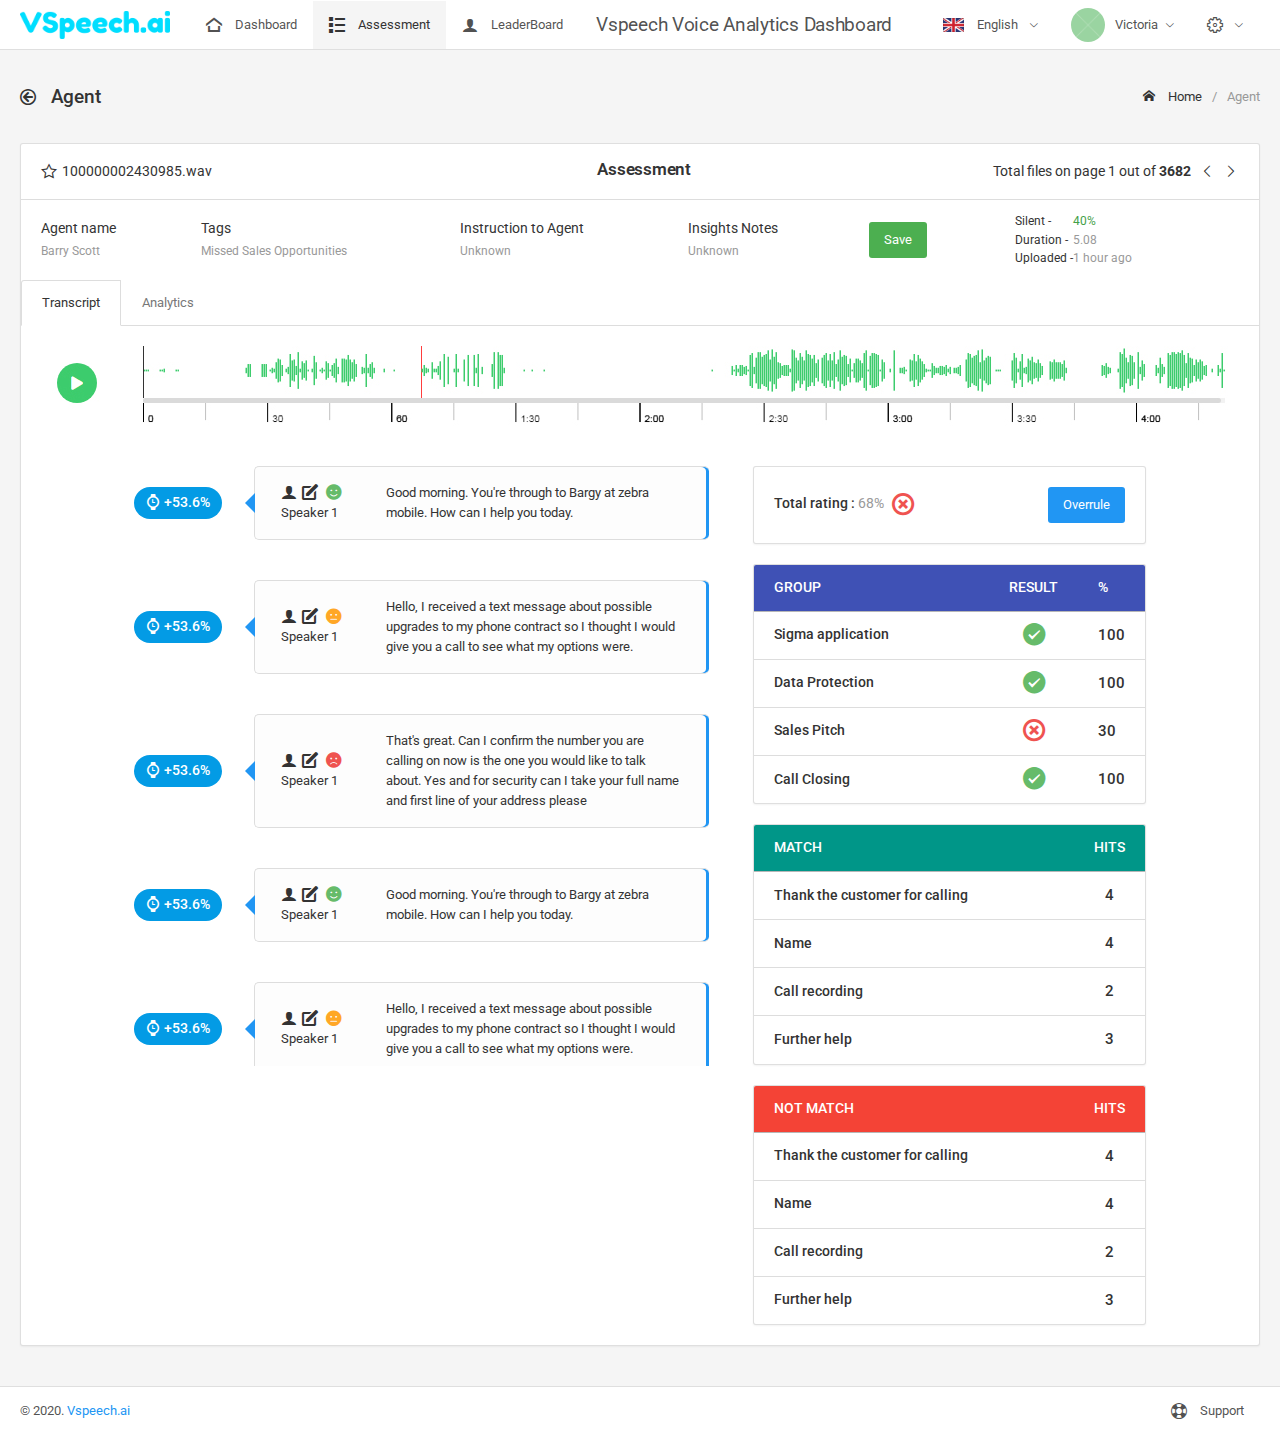
==== commit b406a4dd: "second" ====
--- a/agent.html
+++ b/agent.html
@@ -840,6 +840,15 @@
                 </div>
 
                 <div class="tab-pane fade" id="analytics-tab">
+                  <div class="col-lg-12">
+                    <div class="card-header header-elements-inline">
+                      <h5 class="card-title">Text</h5>
+                    </div>
+                    <div class="dropdown-divider"></div>
+                    <div class="card-body">
+                      <img src="assets/images/agent-customer.jpg" alt="agent" />
+                    </div>
+                  </div>
                   <div class="col-lg-12">
                     <div class="card-header header-elements-inline">
                       <h5 class="card-title">Text</h5>
@@ -1025,58 +1034,5 @@
       </div>
     </div>
     <!-- /footer -->
-
-    <!-- Comment Modal -->
-    <div
-      class="modal fade"
-      id="exampleModal"
-      tabindex="-1"
-      role="dialog"
-      aria-labelledby="exampleModalLabel"
-      aria-hidden="true"
-    >
-      <div class="modal-dialog" role="document">
-        <div class="modal-content">
-          <div class="modal-header">
-            <h5 class="modal-title" id="exampleModalLabel">New message</h5>
-            <button
-              type="button"
-              class="close"
-              data-dismiss="modal"
-              aria-label="Close"
-            >
-              <span aria-hidden="true">&times;</span>
-            </button>
-          </div>
-          <div class="modal-body">
-            <form>
-              <div class="form-group">
-                <label for="message-text" class="col-form-label"
-                  >Comments:</label
-                >
-                <textarea
-                  rows="3"
-                  cols="3"
-                  class="form-control"
-                  placeholder="Comments"
-                  id="message-text"
-                ></textarea>
-              </div>
-            </form>
-          </div>
-          <div class="modal-footer">
-            <button
-              type="button"
-              class="btn btn-secondary"
-              data-dismiss="modal"
-            >
-              Close
-            </button>
-            <button type="button" class="btn btn-primary">Send message</button>
-          </div>
-        </div>
-      </div>
-    </div>
-    <!-- /Comment Modal -->
   </body>
 </html>
--- a/assets/css/all-min.css
+++ b/assets/css/all-min.css
@@ -1 +1 @@
-.top-center-div{margin:auto}.top-center-div h4{margin:0}.navbar-brand{padding:0;display:flex;align-items:center}.navbar-brand img{height:1.8rem}span.dropdown-item{cursor:default}span.dropdown-item:hover{background:none}.info-box{display:flex;flex-wrap:wrap;padding:1.25rem .5rem}.info-box h2{margin:0 0 .3rem}.info-box i{color:#2196f3}.info-link{padding:.7rem 1.25rem;background-color:#edf0f2;color:#2196f3;font-size:1rem}.info-icon{background-color:#edf0f2;display:flex;justify-content:center;align-items:center;height:100%}.table.text-nowrap th{text-transform:uppercase;font-size:.9rem}.table.text-nowrap td{font-size:.9rem}.badge.badge-pill{font-size:.9rem;padding:.5rem .7rem}.icon-shield-check{font-size:1.2rem}.icon-pencil5{color:#333}.icon-comments,.icon-list{cursor:pointer}.file-name{font-weight:600;margin-bottom:5px;display:inline-block}.fa-14x{font-size:1.4rem}.tab-show{display:none}.agent-top-right{display:flex;flex-wrap:wrap;flex-direction:column}.agent-top-right div{display:flex;flex-direction:row}.transcript-flexbox{display:flex;flex-direction:row;margin:0 0 2.5rem}.speaker-box{background-color:#fdfdfd;border:1px solid #ddd;border-right-width:0;box-shadow:-3px 0 0 0 #2196f3 inset;border-top-left-radius:0;border-bottom-left-radius:0;padding:1rem;border-radius:5px;margin:0 0 0 2rem;display:flex;flex-direction:row;align-items:center;width:100%}.arrow-left{position:relative}.arrow-left:after{right:100%;top:50%;border:solid transparent;content:"";height:0;width:0;position:absolute;pointer-events:none;border-color:rgba(136,183,213,0);border-right-color:#2196f3;border-width:10px;margin-top:-10px}.media-list li{align-items:center}.my-custom-scrollbar{position:relative;width:100%;overflow:auto;padding:0 1.5rem 0 0}.my-custom-scrollbar-primary{height:600px}.my-custom-scrollbar-secondary{height:100px}.padding-1{padding:.75rem 1.25rem}h5.analytics-title{margin:0;text-transform:uppercase;font-size:.9rem;font-weight:500}.keywords-ul{margin:0;padding:0;display:flex;flex-direction:row;flex-wrap:wrap;align-items:center;width:100%}.keywords-ul li{margin:0 .7rem .7rem 0;background-color:#f4f4f4;padding:.3rem .6rem;list-style:none;border-radius:3px;border:1px solid #ddd}@media (min-width:768px) and (max-width:1199.98px){.tab-hide{display:none}.navbar{padding:0}.navbar-expand-md{flex-flow:wrap}.tab-show{display:inline}.tab-navbar-top{width:100%;float:left;display:flex;flex-wrap:wrap}.navbar-light .navbar-brand{padding-left:1rem}.tab-navbar-top .navbar-nav{flex:1}.tab-navbar-top .top-center-div{margin:initial;padding-right:1rem;display:flex;align-items:center}.top-center-div h5{margin:0}}@media (max-width:767.98px){.navbar-brand{padding:1rem 0 0}.card-header.header-elements-inline{flex-direction:column;align-items:flex-start}.card-title{padding-bottom:10px}}+.top-center-div{margin:auto}.top-center-div h4{margin:0}.navbar-brand{padding:0;display:flex;align-items:center}.navbar-brand img{height:1.8rem}span.dropdown-item{cursor:default}span.dropdown-item:hover{background:none}.info-box{display:flex;flex-wrap:wrap;padding:1.25rem .5rem}.info-box h2{margin:0 0 .3rem}.info-box i{color:#2196f3}.info-link{padding:.7rem 1.25rem;background-color:#edf0f2;color:#2196f3;font-size:1rem}.info-icon{background-color:#edf0f2;display:flex;justify-content:center;align-items:center;height:100%}.table.text-nowrap th{text-transform:uppercase;font-size:.9rem}.table.text-nowrap td{font-size:.9rem}.badge.badge-pill{font-size:.9rem;padding:.5rem .7rem}.icon-shield-check{font-size:1.2rem}.icon-pencil5{color:#333}.icon-comments,.icon-list{cursor:pointer}.file-name{font-weight:600;margin-bottom:5px;display:inline-block}.fa-14x{font-size:1.4rem}.tab-show{display:none}.agent-top-right{display:flex;flex-wrap:wrap;flex-direction:column}.agent-top-right div{display:flex;flex-direction:row}.transcript-flexbox{display:flex;flex-direction:row;margin:0 0 2.5rem}.speaker-box{background-color:#fdfdfd;border:1px solid #ddd;border-right-width:0;box-shadow:-3px 0 0 0 #2196f3 inset;border-top-left-radius:0;border-bottom-left-radius:0;padding:1rem;border-radius:5px;margin:0 0 0 2rem;display:flex;flex-direction:row;align-items:center;width:100%}.arrow-left{position:relative}.arrow-left:after{right:100%;top:50%;border:solid transparent;content:"";height:0;width:0;position:absolute;pointer-events:none;border-color:rgba(136,183,213,0);border-right-color:#2196f3;border-width:10px;margin-top:-10px}.media-list li{align-items:center}.my-custom-scrollbar{position:relative;width:100%;overflow:auto;padding:0 1.5rem 0 0}.my-custom-scrollbar-primary{height:600px}.my-custom-scrollbar-secondary{height:100px}.padding-1{padding:.75rem 1.25rem}h5.analytics-title{margin:0;text-transform:uppercase;font-size:.9rem;font-weight:500}.keywords-ul{margin:0;padding:0;display:flex;flex-direction:row;flex-wrap:wrap;align-items:center;width:100%}.keywords-ul li{margin:0 .7rem .7rem 0;background-color:#f4f4f4;padding:.3rem .6rem;list-style:none;border-radius:3px;border:1px solid #ddd}.select-search{display:block;min-width:180px}@media (min-width:768px) and (max-width:1199.98px){.tab-hide{display:none}.navbar{padding:0}.navbar-expand-md{flex-flow:wrap}.tab-show{display:inline}.tab-navbar-top{width:100%;float:left;display:flex;flex-wrap:wrap}.navbar-light .navbar-brand{padding-left:1rem}.tab-navbar-top .navbar-nav{flex:1}.tab-navbar-top .top-center-div{margin:initial;padding-right:1rem;display:flex;align-items:center}.top-center-div h5{margin:0}}@media (max-width:767.98px){.navbar-brand{padding:1rem 0 0}.card-header.header-elements-inline{flex-direction:column;align-items:flex-start}.card-title{padding-bottom:10px}}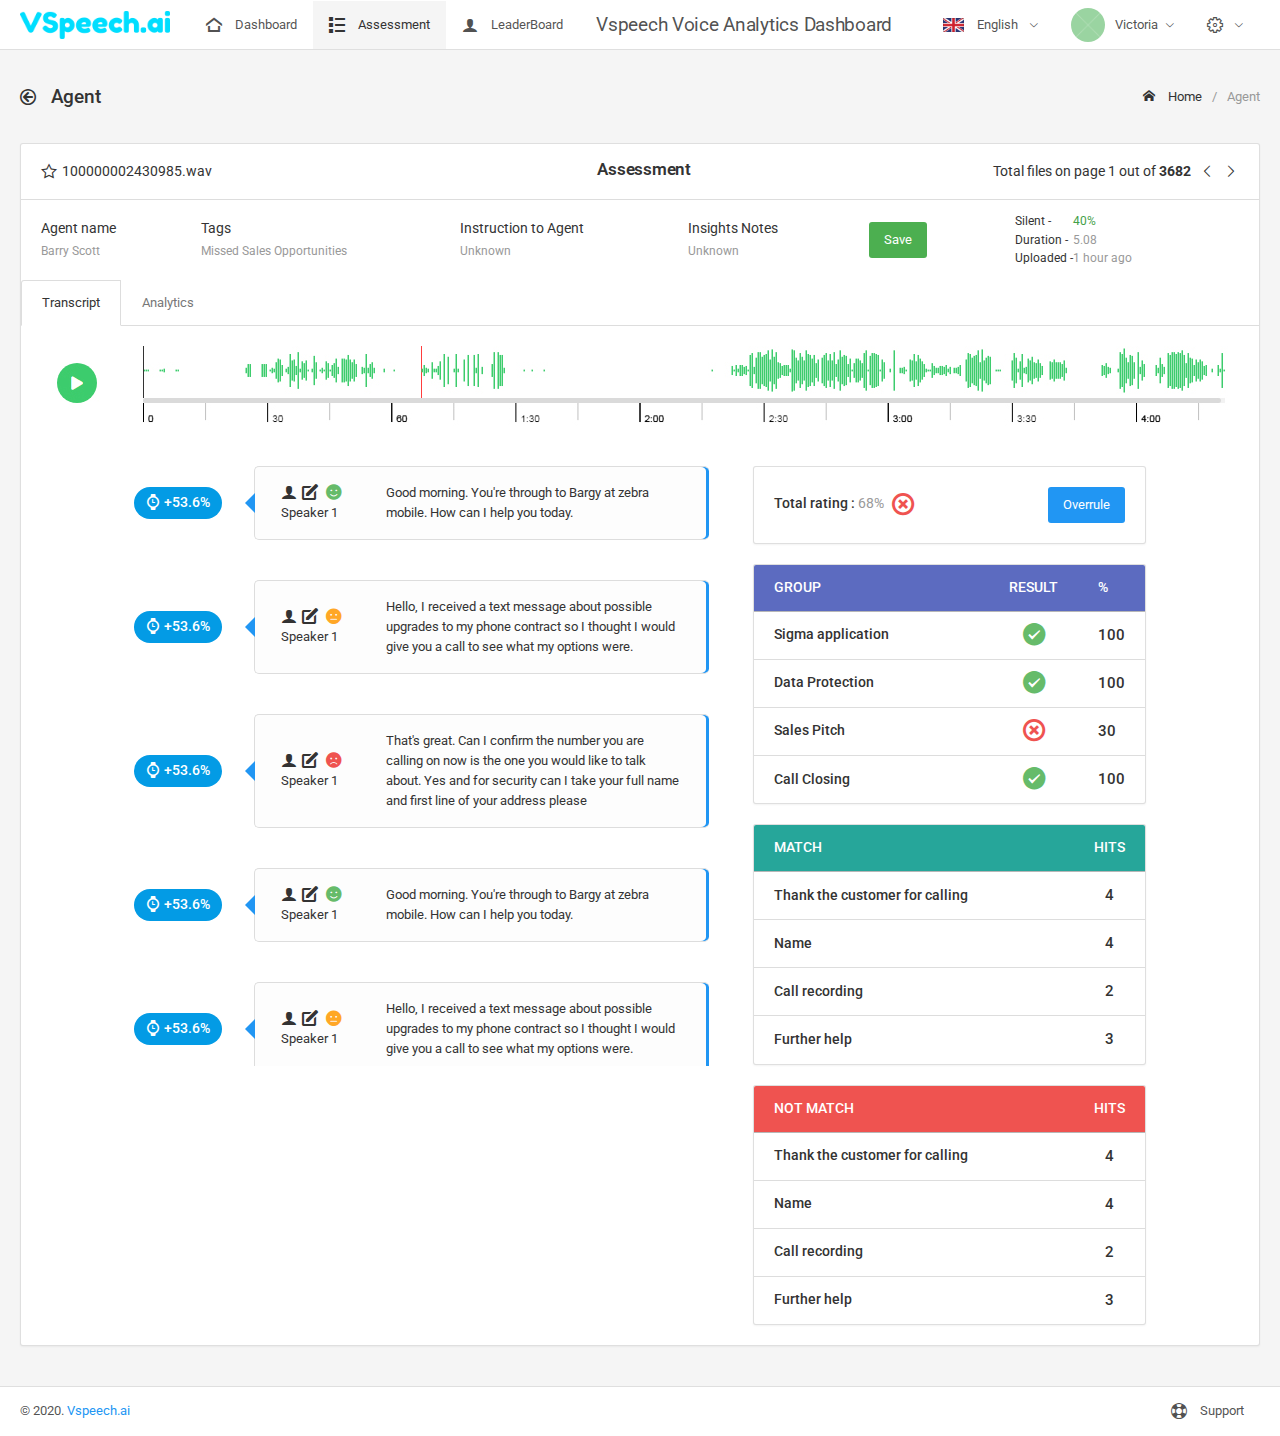
==== commit 014dc666: "third" ====
--- a/agent.html
+++ b/agent.html
@@ -577,7 +577,7 @@
                         <div class="table-responsive">
                           <table class="table text-nowrap">
                             <thead>
-                              <tr class="bg-indigo">
+                              <tr class="bg-indigo-400">
                                 <th class="w-100">Group</th>
                                 <th>Result</th>
                                 <th>%</th>
@@ -676,7 +676,7 @@
                         <div class="table-responsive">
                           <table class="table text-nowrap">
                             <thead>
-                              <tr class="bg-teal">
+                              <tr class="bg-teal-400">
                                 <th class="w-100">Match</th>
                                 <th>Hits</th>
                               </tr>
@@ -757,7 +757,7 @@
                         <div class="table-responsive">
                           <table class="table text-nowrap">
                             <thead>
-                              <tr class="bg-danger">
+                              <tr class="bg-danger-400">
                                 <th class="w-100">Not Match</th>
                                 <th>Hits</th>
                               </tr>
@@ -892,7 +892,7 @@
                     <div class="row">
                       <div class="col-lg-6">
                         <div class="card">
-                          <div class="bg-indigo padding-1">
+                          <div class="bg-indigo-400 padding-1">
                             <h5 class="analytics-title">
                               Keywords and Phrases
                             </h5>
@@ -920,7 +920,7 @@
                           <div class="table-responsive">
                             <table class="table text-nowrap">
                               <thead>
-                                <tr class="bg-teal">
+                                <tr class="bg-teal-400">
                                   <th class="w-100">Compliance</th>
                                 </tr>
                               </thead>
--- a/assets/css/all-min.css
+++ b/assets/css/all-min.css
@@ -1 +1 @@
-.top-center-div{margin:auto}.top-center-div h4{margin:0}.navbar-brand{padding:0;display:flex;align-items:center}.navbar-brand img{height:1.8rem}span.dropdown-item{cursor:default}span.dropdown-item:hover{background:none}.info-box{display:flex;flex-wrap:wrap;padding:1.25rem .5rem}.info-box h2{margin:0 0 .3rem}.info-box i{color:#2196f3}.info-link{padding:.7rem 1.25rem;background-color:#edf0f2;color:#2196f3;font-size:1rem}.info-icon{background-color:#edf0f2;display:flex;justify-content:center;align-items:center;height:100%}.table.text-nowrap th{text-transform:uppercase;font-size:.9rem}.table.text-nowrap td{font-size:.9rem}.badge.badge-pill{font-size:.9rem;padding:.5rem .7rem}.icon-shield-check{font-size:1.2rem}.icon-pencil5{color:#333}.icon-comments,.icon-list{cursor:pointer}.file-name{font-weight:600;margin-bottom:5px;display:inline-block}.fa-14x{font-size:1.4rem}.tab-show{display:none}.agent-top-right{display:flex;flex-wrap:wrap;flex-direction:column}.agent-top-right div{display:flex;flex-direction:row}.transcript-flexbox{display:flex;flex-direction:row;margin:0 0 2.5rem}.speaker-box{background-color:#fdfdfd;border:1px solid #ddd;border-right-width:0;box-shadow:-3px 0 0 0 #2196f3 inset;border-top-left-radius:0;border-bottom-left-radius:0;padding:1rem;border-radius:5px;margin:0 0 0 2rem;display:flex;flex-direction:row;align-items:center;width:100%}.arrow-left{position:relative}.arrow-left:after{right:100%;top:50%;border:solid transparent;content:"";height:0;width:0;position:absolute;pointer-events:none;border-color:rgba(136,183,213,0);border-right-color:#2196f3;border-width:10px;margin-top:-10px}.media-list li{align-items:center}.my-custom-scrollbar{position:relative;width:100%;overflow:auto;padding:0 1.5rem 0 0}.my-custom-scrollbar-primary{height:600px}.my-custom-scrollbar-secondary{height:100px}.padding-1{padding:.75rem 1.25rem}h5.analytics-title{margin:0;text-transform:uppercase;font-size:.9rem;font-weight:500}.keywords-ul{margin:0;padding:0;display:flex;flex-direction:row;flex-wrap:wrap;align-items:center;width:100%}.keywords-ul li{margin:0 .7rem .7rem 0;background-color:#f4f4f4;padding:.3rem .6rem;list-style:none;border-radius:3px;border:1px solid #ddd}.select-search{display:block;min-width:180px}@media (min-width:768px) and (max-width:1199.98px){.tab-hide{display:none}.navbar{padding:0}.navbar-expand-md{flex-flow:wrap}.tab-show{display:inline}.tab-navbar-top{width:100%;float:left;display:flex;flex-wrap:wrap}.navbar-light .navbar-brand{padding-left:1rem}.tab-navbar-top .navbar-nav{flex:1}.tab-navbar-top .top-center-div{margin:initial;padding-right:1rem;display:flex;align-items:center}.top-center-div h5{margin:0}}@media (max-width:767.98px){.navbar-brand{padding:1rem 0 0}.card-header.header-elements-inline{flex-direction:column;align-items:flex-start}.card-title{padding-bottom:10px}}+.top-center-div{margin:auto}.top-center-div h4{margin:0}.navbar-brand{padding:0;display:flex;align-items:center}.navbar-brand img{height:1.8rem}span.dropdown-item{cursor:default}span.dropdown-item:hover{background:none}.info-box{display:flex;flex-wrap:wrap;padding:1.25rem .5rem}.info-box h2{margin:0 0 .3rem}.info-box i{color:#2196f3}.info-link{padding:.7rem 1.25rem;background-color:#edf0f2;color:#2196f3;font-size:1rem}.info-icon{background-color:#edf0f2;display:flex;justify-content:center;align-items:center;height:100%}.table.text-nowrap th{text-transform:uppercase;font-size:.9rem}.table.text-nowrap td{font-size:.9rem}.badge.badge-pill{font-size:.9rem;padding:.5rem .7rem}.icon-shield-check{font-size:1.2rem}.icon-pencil5{color:#333}.icon-comments,.icon-list{cursor:pointer}.file-name{font-weight:600;margin-bottom:5px;display:inline-block}.fa-14x{font-size:1.4rem}.tab-show{display:none}.agent-top-right{display:flex;flex-wrap:wrap;flex-direction:column}.agent-top-right div{display:flex;flex-direction:row}.transcript-flexbox{display:flex;flex-direction:row;margin:0 0 2.5rem}.speaker-box{background-color:#fdfdfd;border:1px solid #ddd;border-right-width:0;box-shadow:-3px 0 0 0 #2196f3 inset;border-top-left-radius:0;border-bottom-left-radius:0;padding:1rem;border-radius:5px;margin:0 0 0 2rem;display:flex;flex-direction:row;align-items:center;width:100%}.arrow-left{position:relative}.arrow-left:after{right:100%;top:50%;border:solid transparent;content:"";height:0;width:0;position:absolute;pointer-events:none;border-color:rgba(136,183,213,0);border-right-color:#2196f3;border-width:10px;margin-top:-10px}.media-list li{align-items:center}.my-custom-scrollbar{position:relative;width:100%;overflow:auto;padding:0 1.5rem 0 0}.my-custom-scrollbar-primary{height:600px}.my-custom-scrollbar-secondary{height:100px}.padding-1{padding:.75rem 1.25rem}h5.analytics-title{margin:0;text-transform:uppercase;font-size:.9rem;font-weight:500}.keywords-ul{margin:0;padding:0;display:flex;flex-direction:row;flex-wrap:wrap;align-items:center;width:100%}.keywords-ul li{margin:0 .7rem .7rem 0;background-color:#f4f4f4;padding:.3rem .6rem;list-style:none;border-radius:3px;border:1px solid #ddd}.select-search{display:block;min-width:180px}.rounded-circle.bg-indigo-400{width:36px;height:36px;display:flex;align-items:center;justify-content:center}@media (min-width:768px) and (max-width:1199.98px){.tab-hide{display:none}.navbar{padding:0}.navbar-expand-md{flex-flow:wrap}.tab-show{display:inline}.tab-navbar-top{width:100%;float:left;display:flex;flex-wrap:wrap}.navbar-light .navbar-brand{padding-left:1rem}.tab-navbar-top .navbar-nav{flex:1}.tab-navbar-top .top-center-div{margin:initial;padding-right:1rem;display:flex;align-items:center}.top-center-div h5{margin:0}}@media (max-width:767.98px){.navbar-brand{padding:1rem 0 0}.card-header.header-elements-inline{flex-direction:column;align-items:flex-start}.card-title{padding-bottom:10px}}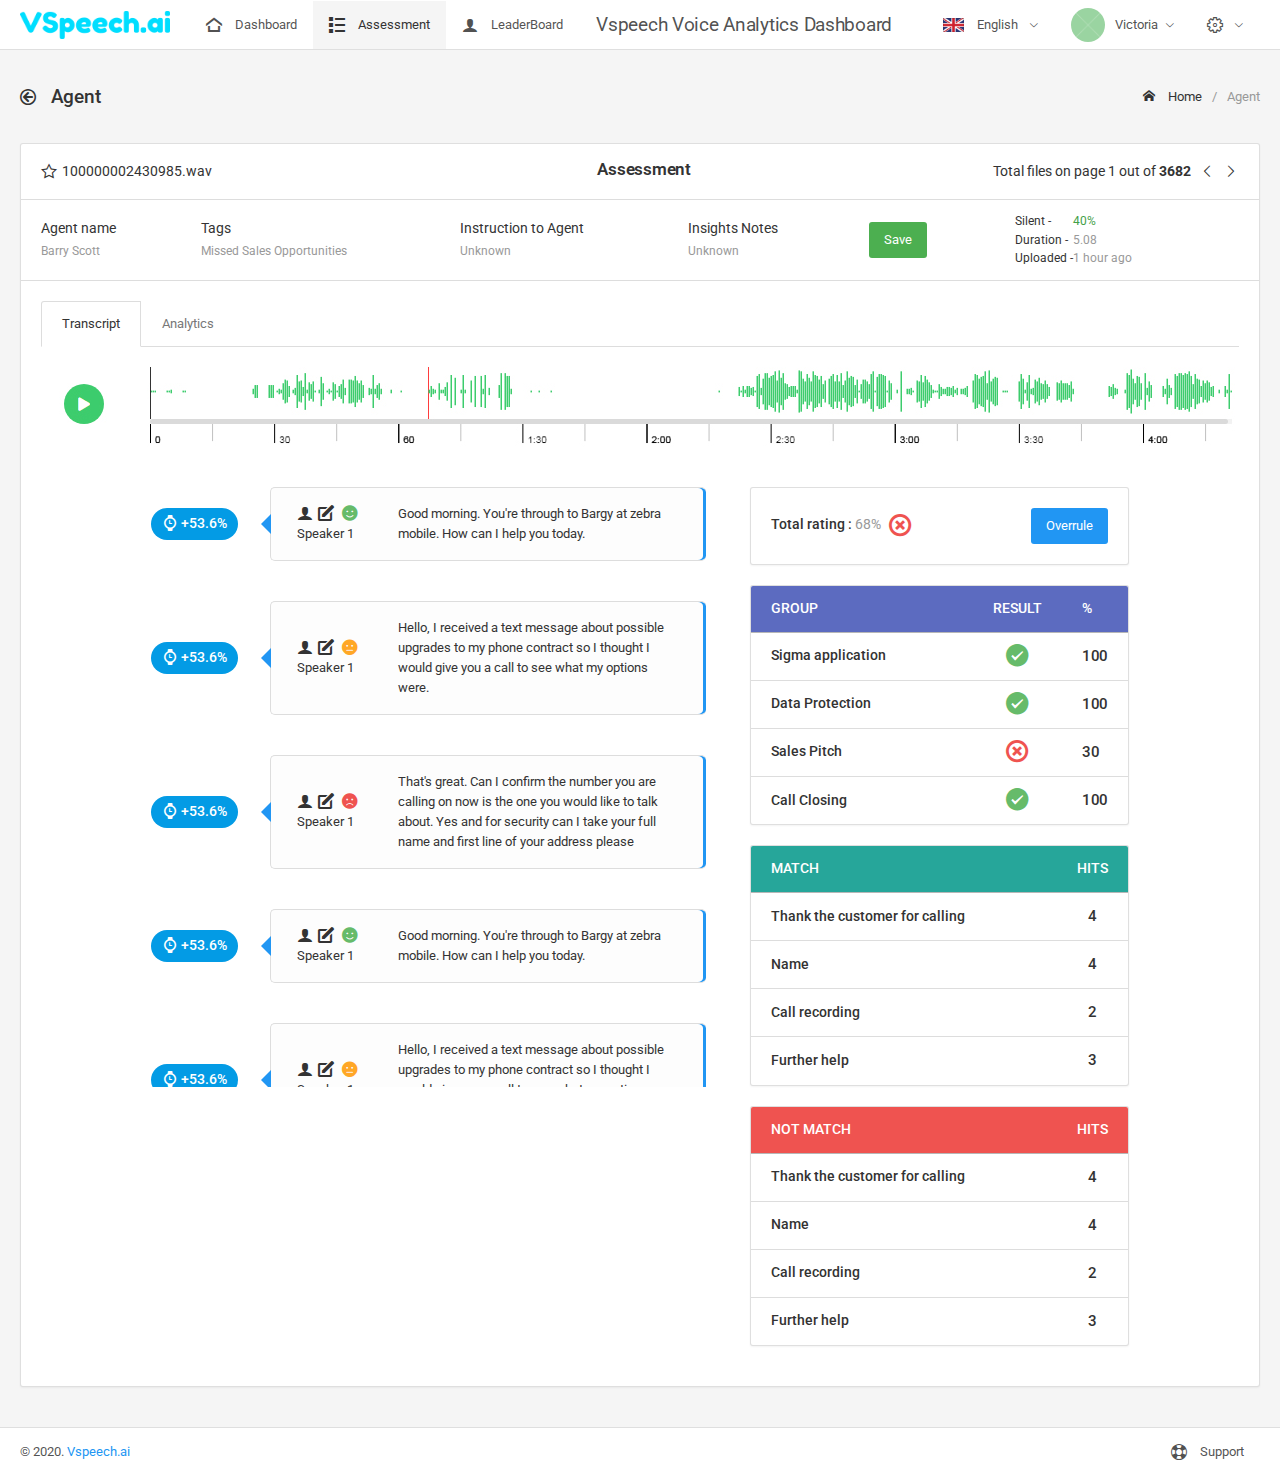
==== commit cd66e4ce: "third" ====
--- a/agent.html
+++ b/agent.html
@@ -369,7 +369,7 @@
               </table>
             </div>
             <!-- Tabs -->
-            <div class="sortable">
+            <div class="card-body">
               <ul class="nav nav-tabs rounded-top">
                 <li class="nav-item">
                   <a
--- a/assets/css/all-min.css
+++ b/assets/css/all-min.css
@@ -1 +1 @@
-.top-center-div{margin:auto}.top-center-div h4{margin:0}.navbar-brand{padding:0;display:flex;align-items:center}.navbar-brand img{height:1.8rem}span.dropdown-item{cursor:default}span.dropdown-item:hover{background:none}.info-box{display:flex;flex-wrap:wrap;padding:1.25rem .5rem}.info-box h2{margin:0 0 .3rem}.info-box i{color:#2196f3}.info-link{padding:.7rem 1.25rem;background-color:#edf0f2;color:#2196f3;font-size:1rem}.info-icon{background-color:#edf0f2;display:flex;justify-content:center;align-items:center;height:100%}.table.text-nowrap th{text-transform:uppercase;font-size:.9rem}.table.text-nowrap td{font-size:.9rem}.badge.badge-pill{font-size:.9rem;padding:.5rem .7rem}.icon-shield-check{font-size:1.2rem}.icon-pencil5{color:#333}.icon-comments,.icon-list{cursor:pointer}.file-name{font-weight:600;margin-bottom:5px;display:inline-block}.fa-14x{font-size:1.4rem}.tab-show{display:none}.agent-top-right{display:flex;flex-wrap:wrap;flex-direction:column}.agent-top-right div{display:flex;flex-direction:row}.transcript-flexbox{display:flex;flex-direction:row;margin:0 0 2.5rem}.speaker-box{background-color:#fdfdfd;border:1px solid #ddd;border-right-width:0;box-shadow:-3px 0 0 0 #2196f3 inset;border-top-left-radius:0;border-bottom-left-radius:0;padding:1rem;border-radius:5px;margin:0 0 0 2rem;display:flex;flex-direction:row;align-items:center;width:100%}.arrow-left{position:relative}.arrow-left:after{right:100%;top:50%;border:solid transparent;content:"";height:0;width:0;position:absolute;pointer-events:none;border-color:rgba(136,183,213,0);border-right-color:#2196f3;border-width:10px;margin-top:-10px}.media-list li{align-items:center}.my-custom-scrollbar{position:relative;width:100%;overflow:auto;padding:0 1.5rem 0 0}.my-custom-scrollbar-primary{height:600px}.my-custom-scrollbar-secondary{height:100px}.padding-1{padding:.75rem 1.25rem}h5.analytics-title{margin:0;text-transform:uppercase;font-size:.9rem;font-weight:500}.keywords-ul{margin:0;padding:0;display:flex;flex-direction:row;flex-wrap:wrap;align-items:center;width:100%}.keywords-ul li{margin:0 .7rem .7rem 0;background-color:#f4f4f4;padding:.3rem .6rem;list-style:none;border-radius:3px;border:1px solid #ddd}.select-search{display:block;min-width:180px}.rounded-circle.bg-indigo-400{width:36px;height:36px;display:flex;align-items:center;justify-content:center}@media (min-width:768px) and (max-width:1199.98px){.tab-hide{display:none}.navbar{padding:0}.navbar-expand-md{flex-flow:wrap}.tab-show{display:inline}.tab-navbar-top{width:100%;float:left;display:flex;flex-wrap:wrap}.navbar-light .navbar-brand{padding-left:1rem}.tab-navbar-top .navbar-nav{flex:1}.tab-navbar-top .top-center-div{margin:initial;padding-right:1rem;display:flex;align-items:center}.top-center-div h5{margin:0}}@media (max-width:767.98px){.navbar-brand{padding:1rem 0 0}.card-header.header-elements-inline{flex-direction:column;align-items:flex-start}.card-title{padding-bottom:10px}}+.top-center-div{margin:auto}.top-center-div h4{margin:0}.navbar-brand{padding:0;display:flex;align-items:center}.navbar-brand img{height:1.8rem}span.dropdown-item{cursor:default}span.dropdown-item:hover{background:none}.info-box{display:flex;flex-wrap:wrap;padding:1.25rem .5rem}.info-box h2{margin:0 0 .3rem}.info-box i{color:#2196f3}.info-link{padding:.7rem 1.25rem;background-color:#edf0f2;color:#2196f3;font-size:1rem}.info-icon{background-color:#edf0f2;display:flex;justify-content:center;align-items:center;height:100%}.table.text-nowrap th{text-transform:uppercase;font-size:.9rem}.table.text-nowrap td{font-size:.9rem}.badge.badge-pill{font-size:.9rem;padding:.5rem .7rem}.icon-shield-check{font-size:1.2rem}.icon-pencil5{color:#333}.icon-comments,.icon-list{cursor:pointer}.file-name{font-weight:600;margin-bottom:5px;display:inline-block}.fa-14x{font-size:1.4rem}.tab-show{display:none}.agent-top-right{display:flex;flex-wrap:wrap;flex-direction:column}.agent-top-right div{display:flex;flex-direction:row}.transcript-flexbox{display:flex;flex-direction:row;margin:0 0 2.5rem}.speaker-box{background-color:#fdfdfd;border:1px solid #ddd;border-right-width:0;box-shadow:-3px 0 0 0 #2196f3 inset;border-top-left-radius:0;border-bottom-left-radius:0;padding:1rem;border-radius:5px;margin:0 0 0 2rem;display:flex;flex-direction:row;align-items:center;width:100%}.arrow-left{position:relative}.arrow-left:after{right:100%;top:50%;border:solid transparent;content:"";height:0;width:0;position:absolute;pointer-events:none;border-color:rgba(136,183,213,0);border-right-color:#2196f3;border-width:10px;margin-top:-10px}.media-list li{align-items:center}.my-custom-scrollbar{position:relative;width:100%;overflow:auto;padding:0 1.5rem 0 0}.my-custom-scrollbar-primary{height:600px}.my-custom-scrollbar-secondary{height:100px}.padding-1{padding:.75rem 1.25rem}h5.analytics-title{margin:0;text-transform:uppercase;font-size:.9rem;font-weight:500}.keywords-ul{margin:0;padding:0;display:flex;flex-direction:row;flex-wrap:wrap;align-items:center;width:100%}.keywords-ul li{margin:0 .7rem .7rem 0;background-color:#f4f4f4;padding:.3rem .6rem;list-style:none;border-radius:3px;border:1px solid #ddd}.select-search{display:block;min-width:180px}.rounded-circle.bg-indigo-400{width:36px;height:36px;display:flex;align-items:center;justify-content:center}.btn-badge-sm{padding:.015rem .5rem;font-size:.75rem;line-height:1.6667;border-radius:.125rem}.scrollable-div{height:320px;overflow:auto;padding:1.25rem;flex:1 1 auto}@media (min-width:768px) and (max-width:1199.98px){.tab-hide{display:none}.navbar{padding:0}.navbar-expand-md{flex-flow:wrap}.tab-show{display:inline}.tab-navbar-top{width:100%;float:left;display:flex;flex-wrap:wrap}.navbar-light .navbar-brand{padding-left:1rem}.tab-navbar-top .navbar-nav{flex:1}.tab-navbar-top .top-center-div{margin:initial;padding-right:1rem;display:flex;align-items:center}.top-center-div h5{margin:0}}@media (max-width:767.98px){.navbar-brand{padding:1rem 0 0}.card-header.header-elements-inline{flex-direction:column;align-items:flex-start}.card-title{padding-bottom:10px}}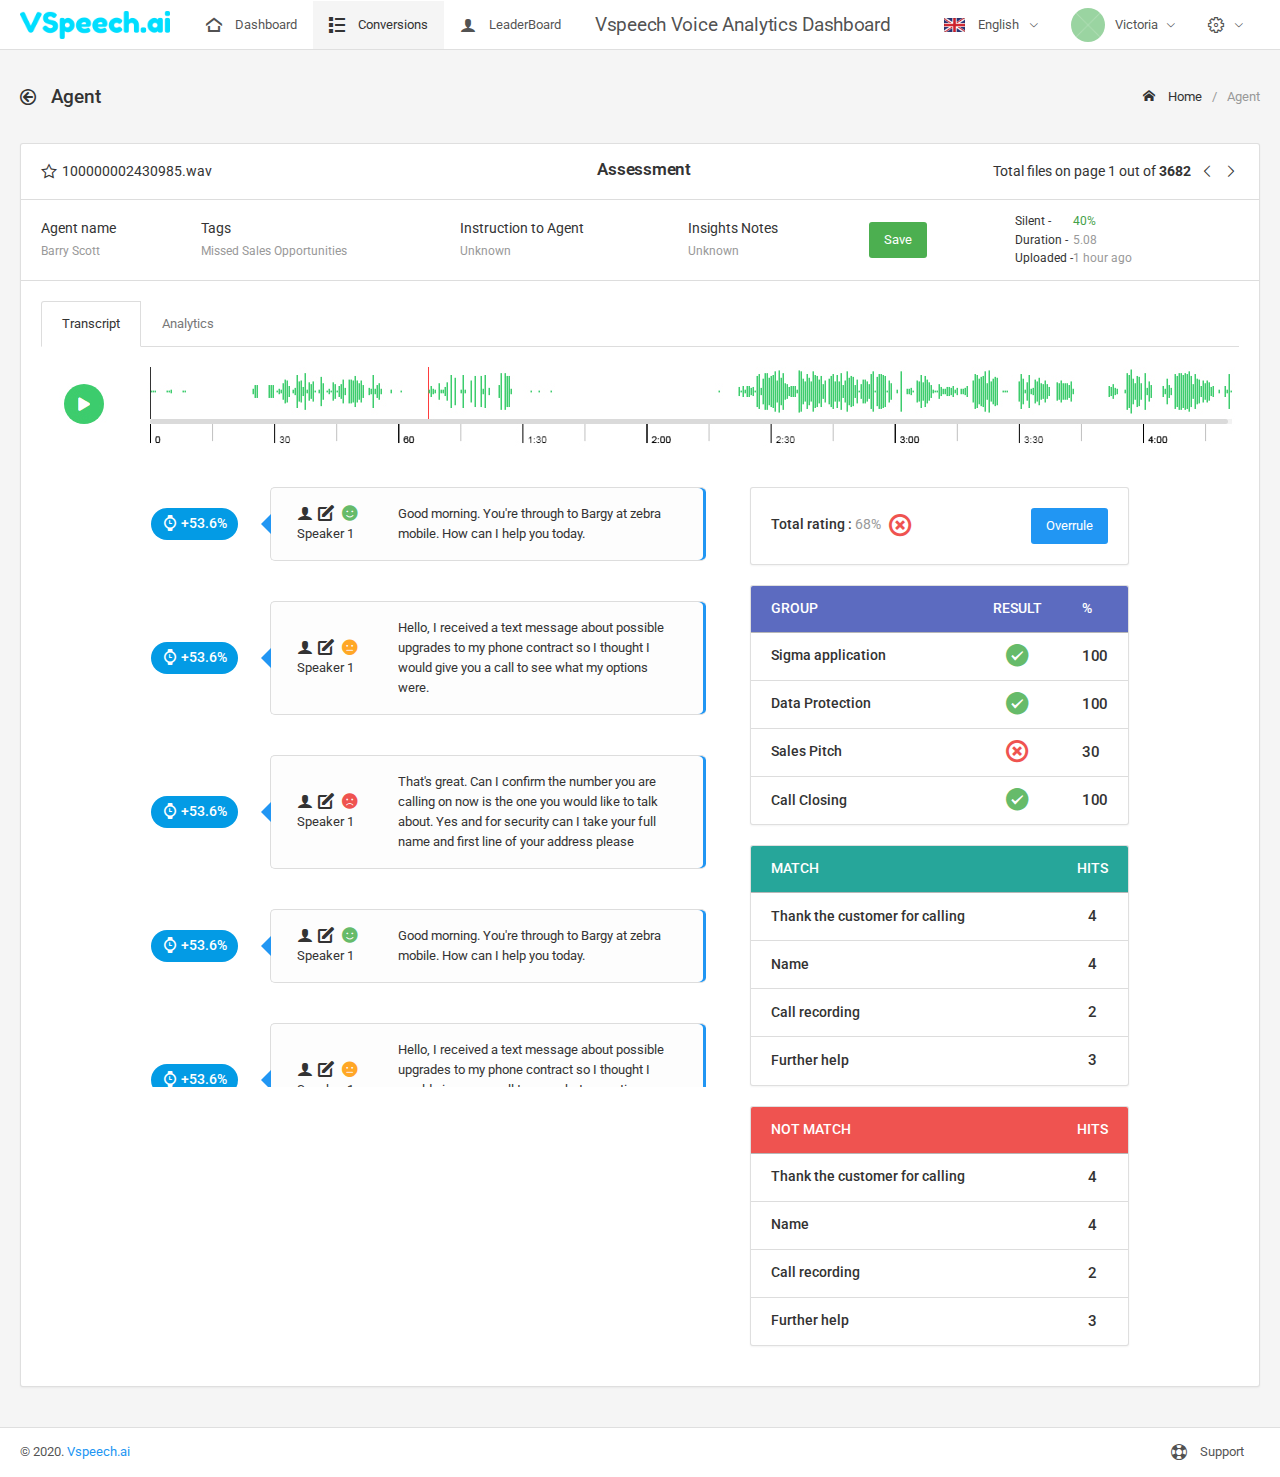
==== commit a47c7128: "third" ====
--- a/agent.html
+++ b/agent.html
@@ -87,9 +87,9 @@
           </li>
 
           <li class="nav-item">
-            <a href="assessment.html" class="navbar-nav-link active">
+            <a href="conversions.html" class="navbar-nav-link active">
               <i class="icon-list mr-2"></i>
-              Assessment
+              Conversions
             </a>
           </li>
 
@@ -161,9 +161,7 @@
               <a href="#" class="dropdown-item"
                 ><i class="icon-user-plus"></i> My profile</a
               >
-              <a href="#" class="dropdown-item"
-                ><i class="icon-coins"></i> My balance</a
-              >
+
               <a href="#" class="dropdown-item"
                 ><i class="icon-comment-discussion"></i> Messages
                 <span class="badge badge-pill bg-blue ml-auto">58</span></a
@@ -193,7 +191,7 @@
               >
               <div class="dropdown-divider"></div>
               <a href="#" class="dropdown-item"> Dashboard </a>
-              <a href="#" class="dropdown-item">Assessment </a>
+              <a href="conversions.html" class="dropdown-item">Conversions</a>
               <a href="#" class="dropdown-item">LeaderBoard</a>
               <div class="dropdown-divider"></div>
               <span class="dropdown-item">
@@ -234,9 +232,9 @@
           </li>
 
           <li class="nav-item">
-            <a href="assessment.html" class="navbar-nav-link active">
+            <a href="conversions.html" class="navbar-nav-link active">
               <i class="icon-list mr-2"></i>
-              Assessment
+              Conversions
             </a>
           </li>
 
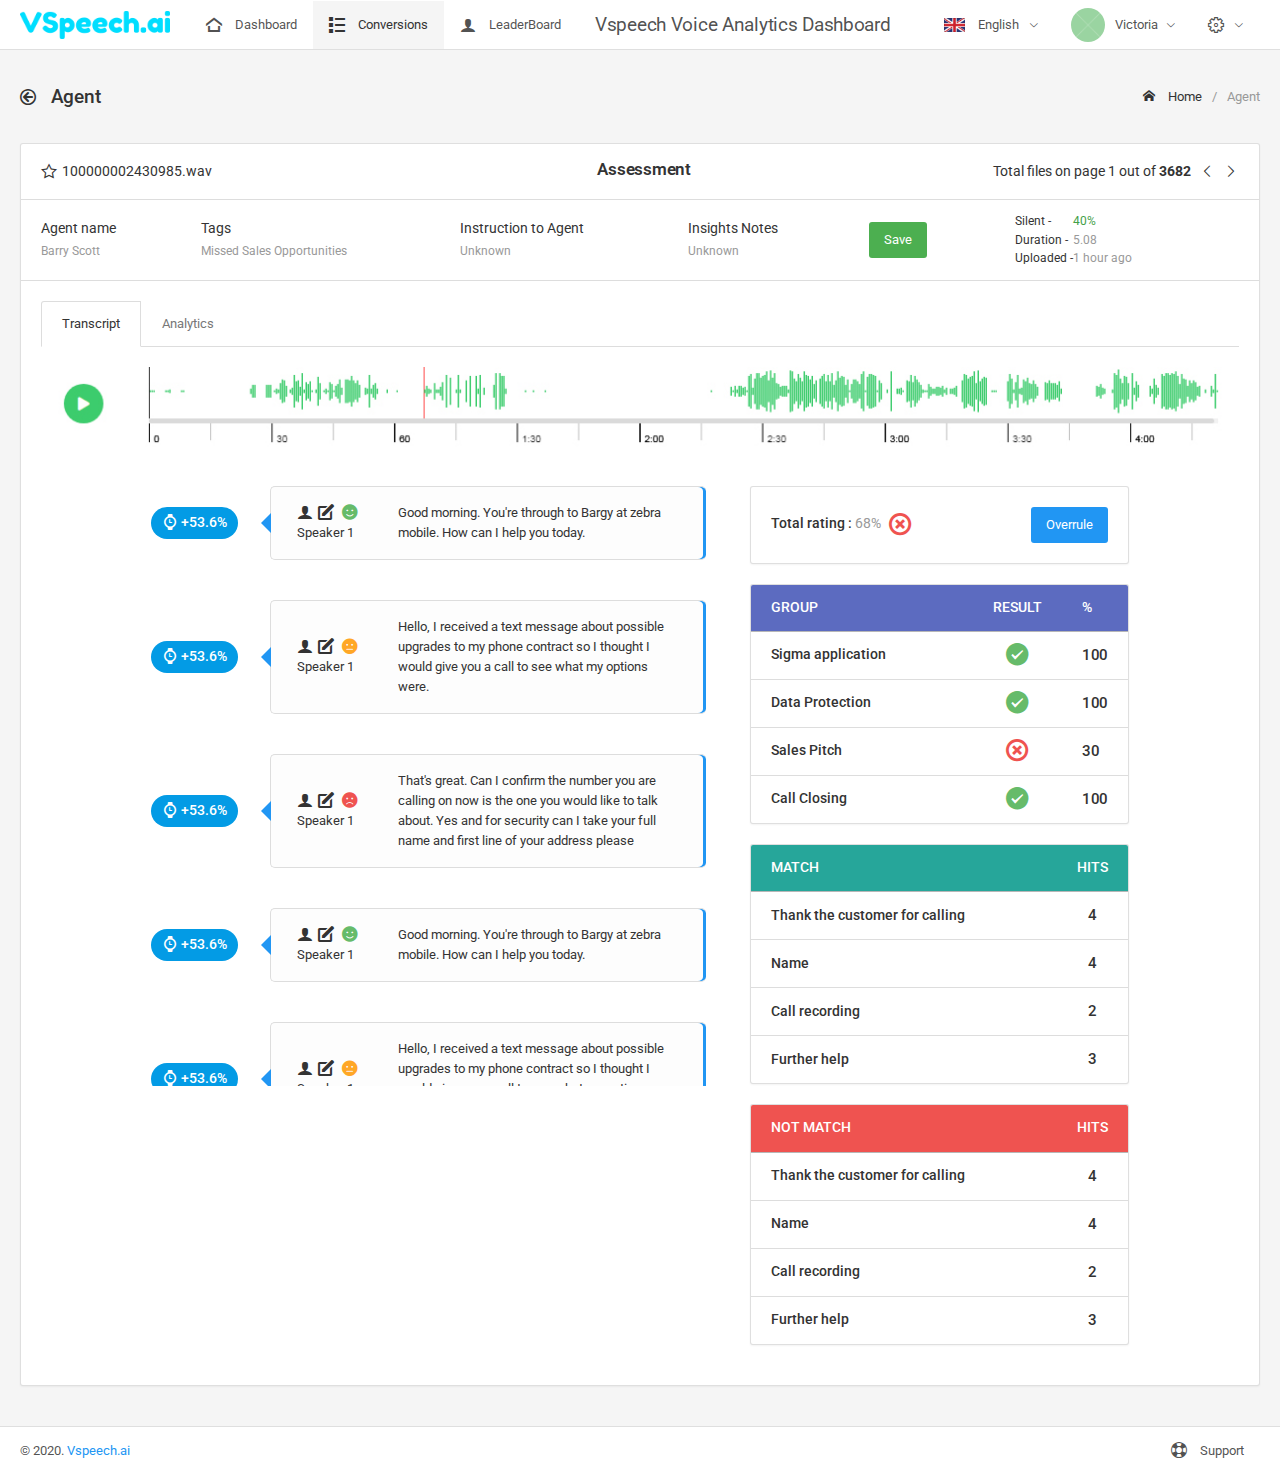
==== commit f4a55018: "final" ====
--- a/agent.html
+++ b/agent.html
@@ -198,16 +198,16 @@
                 <i class="icon-stats-bars"></i> Insights</span
               >
               <div class="dropdown-divider"></div>
-              <a href="#" class="dropdown-item"> Search </a>
-              <a href="#" class="dropdown-item"> Reports </a>
+              <a href="search.html" class="dropdown-item"> Search </a>
+              <a href="reports.html" class="dropdown-item"> Groups </a>
               <div class="dropdown-divider"></div>
               <span class="dropdown-item">
                 <i class="icon-people"></i> Engagement Setup</span
               >
               <div class="dropdown-divider"></div>
               <a href="#" class="dropdown-item"> Campaign </a>
-              <a href="#" class="dropdown-item"> Groups </a>
-              <a href="#" class="dropdown-item"> Keywords </a>
+              <a href="group.html" class="dropdown-item"> Groups </a>
+              <a href="keywords.html" class="dropdown-item"> Keywords </a>
               <a href="#" class="dropdown-item"> Lexicon </a>
               <a href="#" class="dropdown-item"> Redactions </a>
               <a href="#" class="dropdown-item"> Stop Words </a>
@@ -394,6 +394,7 @@
                   <div class="row">
                     <div class="col-lg-12 text-center mb-4">
                       <img
+                        class="img-responsive"
                         src="assets/images/transcript.jpg"
                         alt="transcript"
                       />
@@ -410,7 +411,7 @@
                             <i class="icon-watch2"></i> +53.6%
                           </div>
                           <div class="speaker-box arrow-left">
-                            <div class="col-3">
+                            <div class="col-lg-3">
                               <i class="icon-user mr-1"></i
                               ><i class="icon-pencil5 mr-1"></i>
                               <i
@@ -419,7 +420,7 @@
                               ></i>
                               <div>Speaker 1</div>
                             </div>
-                            <div class="col-9">
+                            <div class="col-lg-9">
                               Good morning. You're through to Bargy at zebra
                               mobile. How can I help you today.
                             </div>
@@ -432,7 +433,7 @@
                             <i class="icon-watch2"></i> +53.6%
                           </div>
                           <div class="speaker-box arrow-left">
-                            <div class="col-3">
+                            <div class="col-lg-3">
                               <i class="icon-user mr-1"></i
                               ><i class="icon-pencil5 mr-1"></i>
                               <i
@@ -441,7 +442,7 @@
                               ></i>
                               <div>Speaker 1</div>
                             </div>
-                            <div class="col-9">
+                            <div class="col-lg-9">
                               Hello, I received a text message about possible
                               upgrades to my phone contract so I thought I would
                               give you a call to see what my options were.
@@ -455,7 +456,7 @@
                             <i class="icon-watch2"></i> +53.6%
                           </div>
                           <div class="speaker-box arrow-left">
-                            <div class="col-3">
+                            <div class="col-lg-3">
                               <i class="icon-user mr-1"></i
                               ><i class="icon-pencil5 mr-1"></i>
                               <i
@@ -464,7 +465,7 @@
                               ></i>
                               <div>Speaker 1</div>
                             </div>
-                            <div class="col-9">
+                            <div class="col-lg-9">
                               That's great. Can I confirm the number you are
                               calling on now is the one you would like to talk
                               about. Yes and for security can I take your full
@@ -479,7 +480,7 @@
                             <i class="icon-watch2"></i> +53.6%
                           </div>
                           <div class="speaker-box arrow-left">
-                            <div class="col-3">
+                            <div class="col-lg-3">
                               <i class="icon-user mr-1"></i
                               ><i class="icon-pencil5 mr-1"></i>
                               <i
@@ -488,7 +489,7 @@
                               ></i>
                               <div>Speaker 1</div>
                             </div>
-                            <div class="col-9">
+                            <div class="col-lg-9">
                               Good morning. You're through to Bargy at zebra
                               mobile. How can I help you today.
                             </div>
@@ -501,7 +502,7 @@
                             <i class="icon-watch2"></i> +53.6%
                           </div>
                           <div class="speaker-box arrow-left">
-                            <div class="col-3">
+                            <div class="col-lg-3">
                               <i class="icon-user mr-1"></i
                               ><i class="icon-pencil5 mr-1"></i>
                               <i
@@ -510,7 +511,7 @@
                               ></i>
                               <div>Speaker 1</div>
                             </div>
-                            <div class="col-9">
+                            <div class="col-lg-9">
                               Hello, I received a text message about possible
                               upgrades to my phone contract so I thought I would
                               give you a call to see what my options were.
@@ -524,7 +525,7 @@
                             <i class="icon-watch2"></i> +53.6%
                           </div>
                           <div class="speaker-box arrow-left">
-                            <div class="col-3">
+                            <div class="col-lg-3">
                               <i class="icon-user mr-1"></i
                               ><i class="icon-pencil5 mr-1"></i>
                               <i
@@ -533,7 +534,7 @@
                               ></i>
                               <div>Speaker 1</div>
                             </div>
-                            <div class="col-9">
+                            <div class="col-lg-9">
                               That's great. Can I confirm the number you are
                               calling on now is the one you would like to talk
                               about. Yes and for security can I take your full
@@ -844,7 +845,11 @@
                     </div>
                     <div class="dropdown-divider"></div>
                     <div class="card-body">
-                      <img src="assets/images/agent-customer.jpg" alt="agent" />
+                      <img
+                        src="assets/images/agent-customer.jpg"
+                        class="img-responsive"
+                        alt="agent"
+                      />
                     </div>
                   </div>
                   <div class="col-lg-12">
--- a/assets/css/all-min.css
+++ b/assets/css/all-min.css
@@ -1 +1 @@
-.top-center-div{margin:auto}.top-center-div h4{margin:0}.navbar-brand{padding:0;display:flex;align-items:center}.navbar-brand img{height:1.8rem}span.dropdown-item{cursor:default}span.dropdown-item:hover{background:none}.info-box{display:flex;flex-wrap:wrap;padding:1.25rem .5rem}.info-box h2{margin:0 0 .3rem}.info-box i{color:#2196f3}.info-link{padding:.7rem 1.25rem;background-color:#edf0f2;color:#2196f3;font-size:1rem}.info-icon{background-color:#edf0f2;display:flex;justify-content:center;align-items:center;height:100%}.table.text-nowrap th{text-transform:uppercase;font-size:.9rem}.table.text-nowrap td{font-size:.9rem}.badge.badge-pill{font-size:.9rem;padding:.5rem .7rem}.icon-shield-check{font-size:1.2rem}.icon-pencil5{color:#333}.icon-comments,.icon-list{cursor:pointer}.file-name{font-weight:600;margin-bottom:5px;display:inline-block}.fa-14x{font-size:1.4rem}.tab-show{display:none}.agent-top-right{display:flex;flex-wrap:wrap;flex-direction:column}.agent-top-right div{display:flex;flex-direction:row}.transcript-flexbox{display:flex;flex-direction:row;margin:0 0 2.5rem}.speaker-box{background-color:#fdfdfd;border:1px solid #ddd;border-right-width:0;box-shadow:-3px 0 0 0 #2196f3 inset;border-top-left-radius:0;border-bottom-left-radius:0;padding:1rem;border-radius:5px;margin:0 0 0 2rem;display:flex;flex-direction:row;align-items:center;width:100%}.arrow-left{position:relative}.arrow-left:after{right:100%;top:50%;border:solid transparent;content:"";height:0;width:0;position:absolute;pointer-events:none;border-color:rgba(136,183,213,0);border-right-color:#2196f3;border-width:10px;margin-top:-10px}.media-list li{align-items:center}.my-custom-scrollbar{position:relative;width:100%;overflow:auto;padding:0 1.5rem 0 0}.my-custom-scrollbar-primary{height:600px}.my-custom-scrollbar-secondary{height:100px}.padding-1{padding:.75rem 1.25rem}h5.analytics-title{margin:0;text-transform:uppercase;font-size:.9rem;font-weight:500}.keywords-ul{margin:0;padding:0;display:flex;flex-direction:row;flex-wrap:wrap;align-items:center;width:100%}.keywords-ul li{margin:0 .7rem .7rem 0;background-color:#f4f4f4;padding:.3rem .6rem;list-style:none;border-radius:3px;border:1px solid #ddd}.select-search{display:block;min-width:180px}.rounded-circle.bg-indigo-400{width:36px;height:36px;display:flex;align-items:center;justify-content:center}.btn-badge-sm{padding:.015rem .5rem;font-size:.75rem;line-height:1.6667;border-radius:.125rem}.scrollable-div{height:320px;overflow:auto;padding:1.25rem;flex:1 1 auto}@media (min-width:768px) and (max-width:1199.98px){.tab-hide{display:none}.navbar{padding:0}.navbar-expand-md{flex-flow:wrap}.tab-show{display:inline}.tab-navbar-top{width:100%;float:left;display:flex;flex-wrap:wrap}.navbar-light .navbar-brand{padding-left:1rem}.tab-navbar-top .navbar-nav{flex:1}.tab-navbar-top .top-center-div{margin:initial;padding-right:1rem;display:flex;align-items:center}.top-center-div h5{margin:0}}@media (max-width:767.98px){.navbar-brand{padding:1rem 0 0}.card-header.header-elements-inline{flex-direction:column;align-items:flex-start}.card-title{padding-bottom:10px}}+.top-center-div{margin:auto}.top-center-div h4{margin:0}.navbar-brand{padding:0;display:flex;align-items:center}.navbar-brand img{height:1.8rem}span.dropdown-item{cursor:default}span.dropdown-item:hover{background:none}.info-box{display:flex;flex-wrap:wrap;padding:1.25rem .5rem}.info-box h2{margin:0 0 .3rem}.info-box i{color:#2196f3}.info-link{padding:.7rem 1.25rem;background-color:#edf0f2;color:#2196f3;font-size:1rem}.info-icon{background-color:#edf0f2;display:flex;justify-content:center;align-items:center;height:100%}.table.text-nowrap th{text-transform:uppercase;font-size:.9rem}.table.text-nowrap td{font-size:.9rem}.badge.badge-pill{font-size:.9rem;padding:.5rem .7rem}.icon-shield-check{font-size:1.2rem}.icon-pencil5{color:#333}.icon-comments,.icon-list{cursor:pointer}.file-name{font-weight:600;margin-bottom:5px;display:inline-block}.fa-14x{font-size:1.4rem}.tab-show{display:none}.agent-top-right{display:flex;flex-wrap:wrap;flex-direction:column}.agent-top-right div{display:flex;flex-direction:row}.transcript-flexbox{display:flex;flex-direction:row;margin:0 0 2.5rem}.speaker-box{background-color:#fdfdfd;border:1px solid #ddd;border-right-width:0;box-shadow:-3px 0 0 0 #2196f3 inset;border-top-left-radius:0;border-bottom-left-radius:0;padding:1rem;border-radius:5px;margin:0 0 0 2rem;display:flex;flex-direction:row;align-items:center;width:100%}.arrow-left{position:relative}.arrow-left:after{right:100%;top:50%;border:solid transparent;content:"";height:0;width:0;position:absolute;pointer-events:none;border-color:rgba(136,183,213,0);border-right-color:#2196f3;border-width:10px;margin-top:-10px}.media-list li{align-items:center}.my-custom-scrollbar{position:relative;width:100%;overflow:auto;padding:0 1.5rem 0 0}.my-custom-scrollbar-primary{height:600px}.my-custom-scrollbar-secondary{height:100px}.padding-1{padding:.75rem 1.25rem}h5.analytics-title{margin:0;text-transform:uppercase;font-size:.9rem;font-weight:500}.keywords-ul{margin:0;padding:0;display:flex;flex-direction:row;flex-wrap:wrap;align-items:center;width:100%}.keywords-ul li{margin:0 .7rem .7rem 0;background-color:#f4f4f4;padding:.3rem .6rem;list-style:none;border-radius:3px;border:1px solid #ddd}.select-search{display:block;min-width:180px}.rounded-circle.bg-indigo-400{width:36px;height:36px;display:flex;align-items:center;justify-content:center}.btn-badge-sm{padding:.015rem .5rem;font-size:.75rem;line-height:1.6667;border-radius:.125rem}.scrollable-div{height:320px;overflow:auto;padding:1.25rem;flex:1 1 auto}.pagination-wrap{margin:auto;padding:15px 15px 30px}.pagination li a{cursor:pointer}.font-size-2{font-size:2.4rem}.d-flex-new{display:flex;justify-content:space-between}.img-responsive{max-width:100%}@media (min-width:768px) and (max-width:1199.98px){.tab-hide{display:none}.navbar{padding:0}.navbar-expand-md{flex-flow:wrap}.tab-show{display:inline}.tab-navbar-top{width:100%;float:left;display:flex;flex-wrap:wrap}.navbar-light .navbar-brand{padding-left:1rem}.tab-navbar-top .navbar-nav{flex:1}.tab-navbar-top .top-center-div{margin:initial;padding-right:1rem;display:flex;align-items:center}.top-center-div h5{margin:0}}@media (max-width:767.98px){.navbar-brand{padding:1rem 0 0}.card-header.header-elements-inline{flex-direction:column;align-items:flex-start}.card-title{padding-bottom:10px}.transcript-flexbox,.speaker-box{flex-direction:column}.speaker-box{margin:1.5rem 0 0}.arrow-left:after{bottom:100%;left:50%;top:auto;border-color:rgba(136,183,213,0);border-bottom-color:#2196f3;margin-left:-10px}.my-custom-scrollbar-primary{margin-bottom:3rem}}